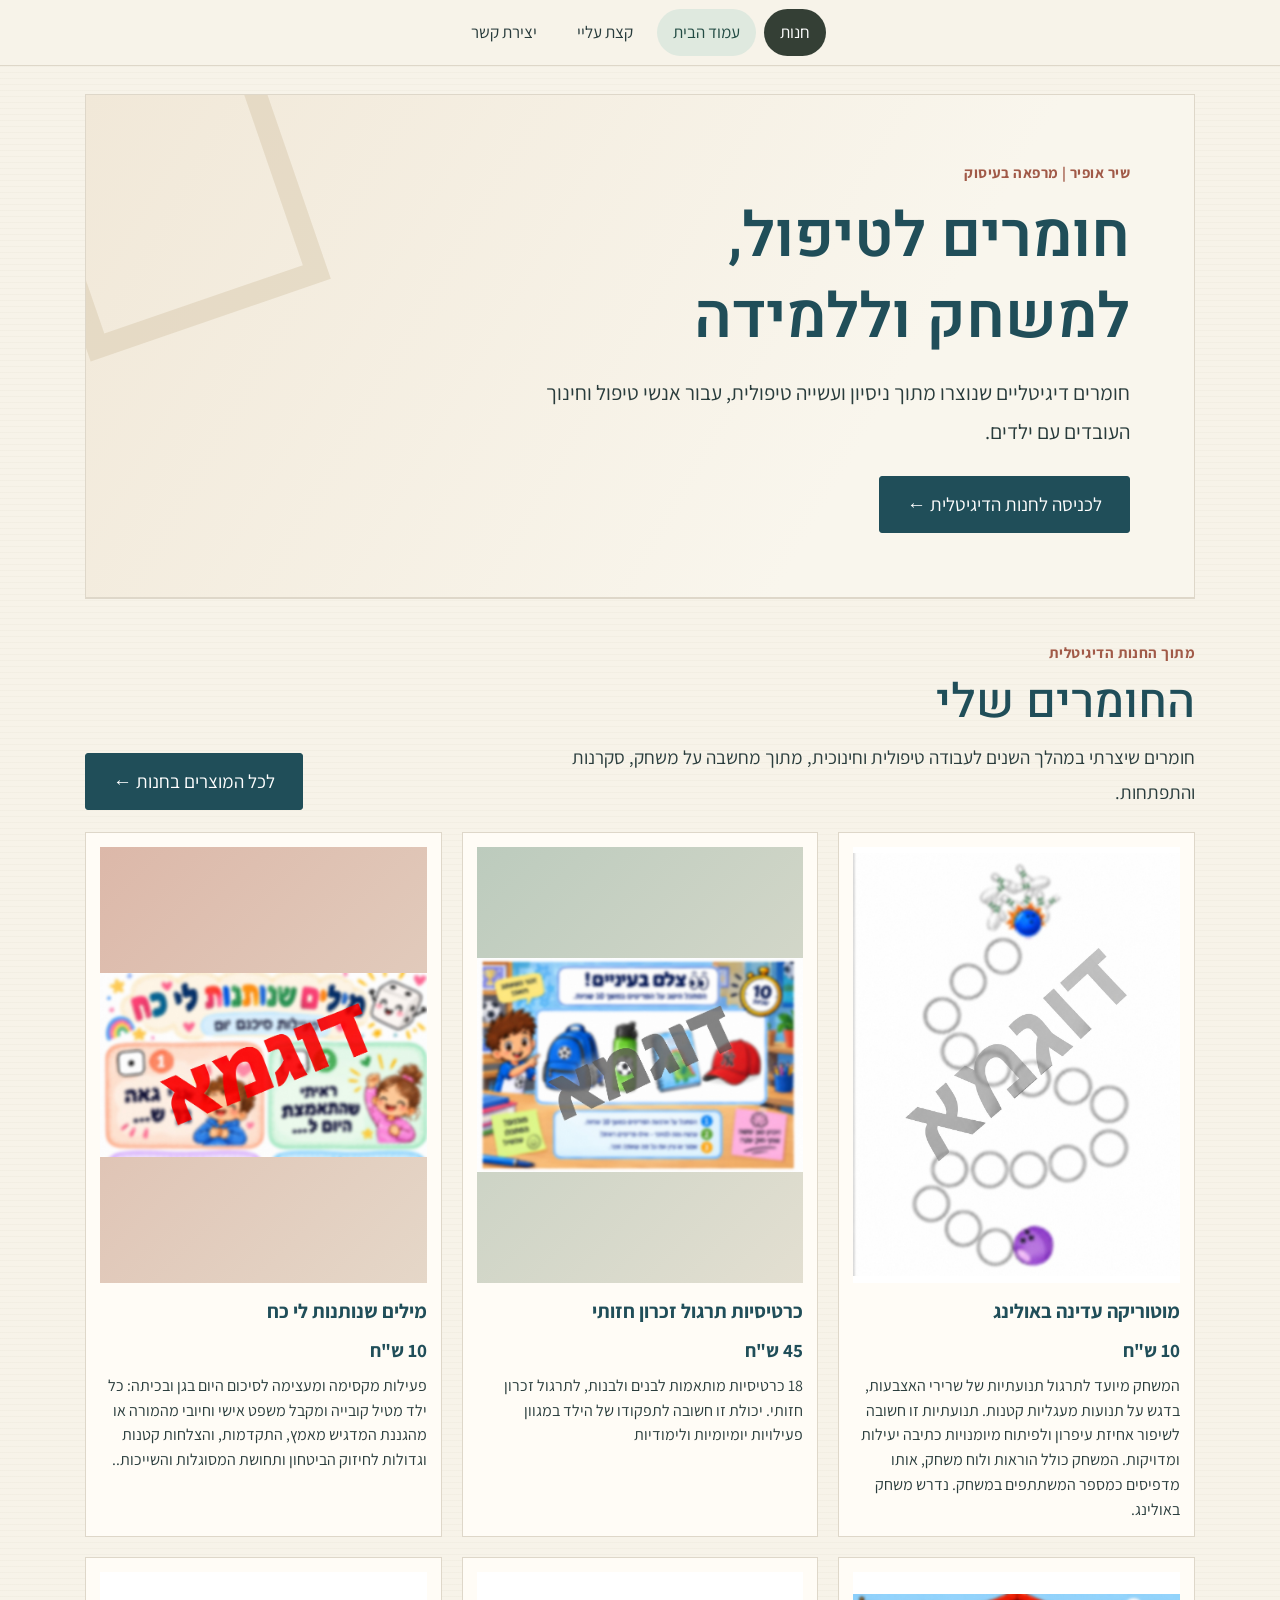
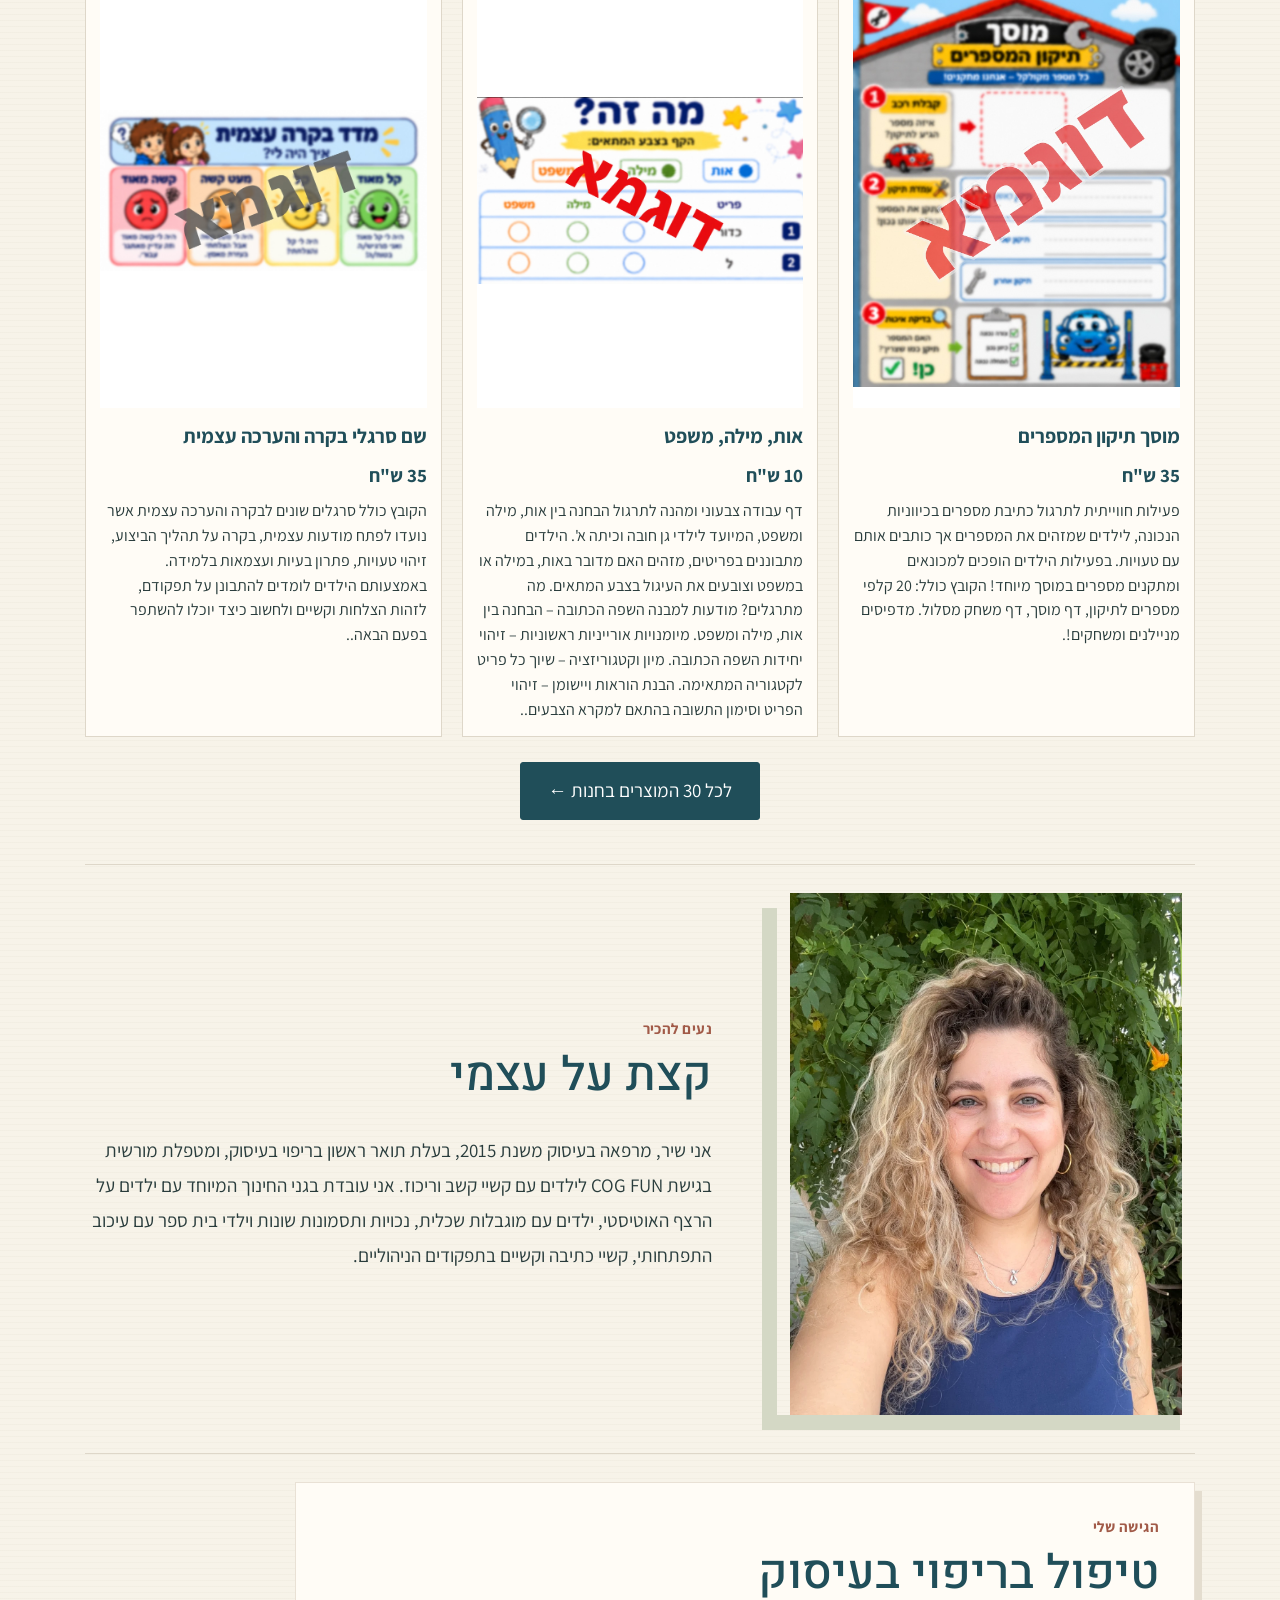
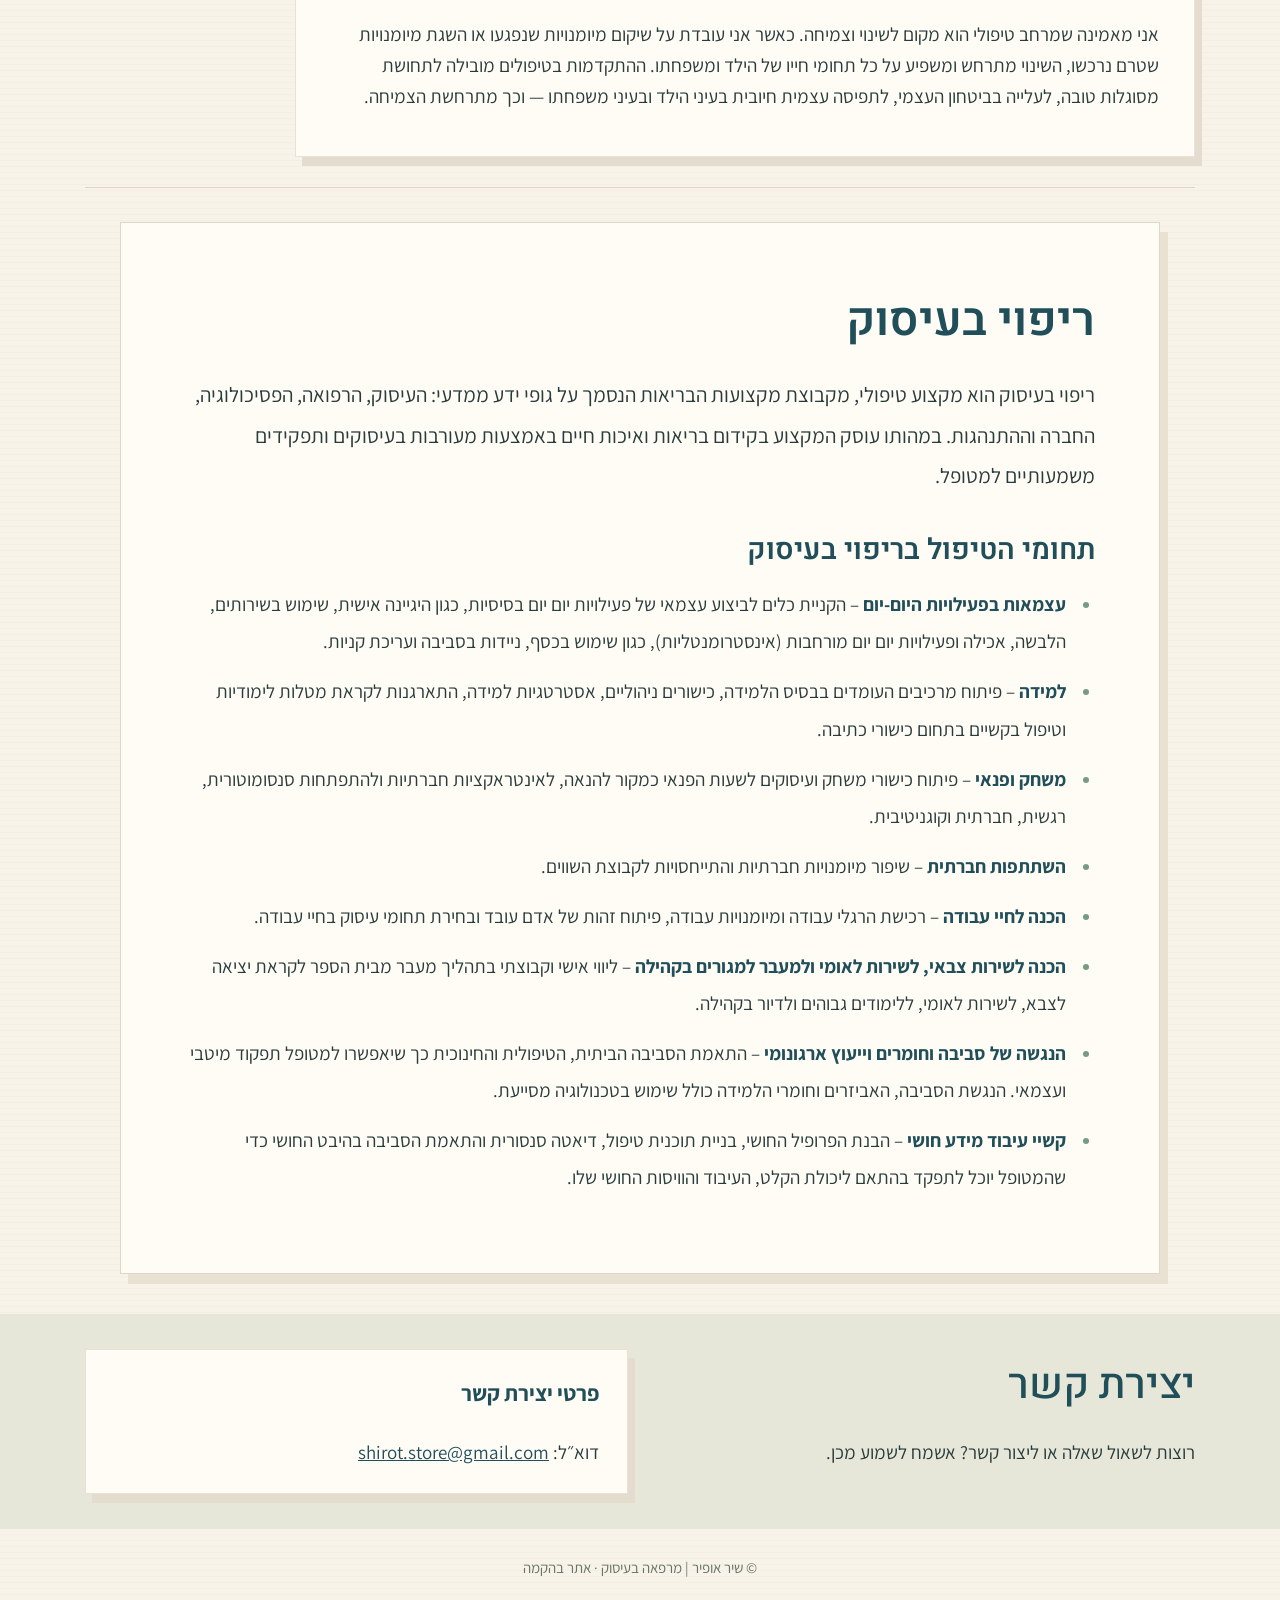
==== index.html @ 720bca25 "NEW3" ====
<!DOCTYPE html>

<html dir="rtl" lang="he">
<head>
	<!-- Google tag (gtag.js) -->
	<script async src="https://www.googletagmanager.com/gtag/js?id=G-VRLD86GY4D"></script>
	<script>
	  window.dataLayer = window.dataLayer || [];
	  function gtag(){dataLayer.push(arguments);}
	  gtag('js', new Date());

	  gtag('config', 'G-VRLD86GY4D');
	</script>
	<meta charset="utf-8"/><meta content="width=device-width, initial-scale=1" name="viewport"/><meta content="#f7f3e9" name="theme-color"/><meta content="שיר אופיר, מרפאה בעיסוק. טיפול בילדים וחומרים דיגיטליים לאנשי חינוך וטיפול." name="description"/>
	
	<title>שיר אופיר | ריפוי בעיסוק</title>
	<link href="style.css" rel="stylesheet"/>
</head>
<body>
	<header><nav aria-label="ניווט ראשי" class="nav"><div class="links"><a class="nav-shop" href="#shop">חנות</a><a href="#home">עמוד הבית</a><a href="#about">קצת עליי</a><a href="#contact">יצירת קשר</a></div></nav></header>
	<main id="home-page"><div class="wrap"><section class="shop-hero"><div class="eyebrow">שיר אופיר | מרפאה בעיסוק</div><h1>חומרים לטיפול,<br/>למשחק וללמידה</h1><p>חומרים דיגיטליים שנוצרו מתוך ניסיון ועשייה טיפולית, עבור אנשי טיפול וחינוך העובדים עם ילדים.</p><a class="button" href="#shop">לכניסה לחנות הדיגיטלית ←</a></section><section class="section featured-products" id="featured"><div class="featured-heading"><div><div class="eyebrow">מתוך החנות הדיגיטלית</div><h2>החומרים שלי</h2><p>חומרים שיצרתי במהלך השנים לעבודה טיפולית וחינוכית, מתוך מחשבה על משחק, סקרנות והתפתחות.</p></div><a class="button" href="#shop">לכל המוצרים בחנות ←</a></div><div class="featured-grid"><article class="tile">
	<div class="tile-art"><a href="https://forms.gle/zDMfMYQcKBKS87Uf6" target="_blank" rel="noopener noreferrer"><img alt="תמונת מוצר 01" loading="lazy" src="images/product-01.jpeg"/></a></div>
	<h3>מוטוריקה עדינה באולינג</h3><p class="product-price">10 ש"ח</p><p class="product-description">המשחק מיועד לתרגול תנועתיות של שרירי האצבעות, בדגש על תנועות מעגליות קטנות. תנועתיות זו חשובה לשיפור אחיזת עיפרון ולפיתוח מיומנויות כתיבה יעילות ומדויקות. המשחק כולל הוראות ולוח משחק, אותו מדפיסים כמספר המשתתפים במשחק. נדרש משחק באולינג.</p></article><article class="tile"><div class="tile-art">
	<a href="https://forms.gle/zDMfMYQcKBKS87Uf6" target="_blank" rel="noopener noreferrer"><img alt="תמונת מוצר 02" loading="lazy" src="images/product-02.jpeg"/></a></div><h3>כרטיסיות תרגול זכרון חזותי</h3><p class="product-price">45 ש"ח</p><p class="product-description">18 כרטיסיות מותאמות לבנים ולבנות, לתרגול זכרון חזותי. יכולת זו חשובה לתפקודו של הילד במגוון פעילויות יומיומיות ולימודיות</p></article><article class="tile"><div class="tile-art">
	<a href="https://forms.gle/zDMfMYQcKBKS87Uf6" target="_blank" rel="noopener noreferrer"><img alt="תמונת מוצר 03" loading="lazy" src="images/product-03.jpeg"/></a></div><h3>מילים שנותנות לי כח</h3><p class="product-price">10 ש"ח</p><p class="product-description">פעילות מקסימה ומעצימה לסיכום היום בגן ובכיתה: כל ילד מטיל קובייה ומקבל משפט אישי וחיובי מהמורה או מהגננת המדגיש מאמץ, התקדמות, והצלחות קטנות וגדולות לחיזוק הביטחון ותחושת המסוגלות והשייכות..</p></article><article class="tile"><div class="tile-art">
	<a href="https://forms.gle/zDMfMYQcKBKS87Uf6" target="_blank" rel="noopener noreferrer"><img alt="תמונת מוצר 04" loading="lazy" src="images/product-04.jpeg"/></a></div><h3>מוסך תיקון המספרים</h3><p class="product-price">35 ש"ח</p><p class="product-description">פעילות חווייתית לתרגול כתיבת מספרים בכיווניות הנכונה, לילדים שמזהים את המספרים אך כותבים אותם עם טעויות. בפעילות הילדים הופכים למכונאים ומתקנים מספרים במוסך מיוחד! הקובץ כולל: 20 קלפי מספרים לתיקון, דף מוסך, דף משחק מסלול. מדפיסים מניילנים ומשחקים!.</p></article><article class="tile"><div class="tile-art">
	<a href="https://forms.gle/zDMfMYQcKBKS87Uf6" target="_blank" rel="noopener noreferrer"><img alt="תמונת מוצר 05" loading="lazy" src="images/product-05.jpeg"/></a></div><h3>אות, מילה, משפט</h3><p class="product-price">10 ש"ח</p><p class="product-description">דף עבודה צבעוני ומהנה לתרגול הבחנה בין אות, מילה ומשפט, המיועד לילדי גן חובה וכיתה א'. הילדים מתבוננים בפריטים, מזהים האם מדובר באות, במילה או במשפט וצובעים את העיגול בצבע המתאים. מה מתרגלים? מודעות למבנה השפה הכתובה – הבחנה בין אות, מילה ומשפט. מיומנויות אורייניות ראשוניות – זיהוי יחידות השפה הכתובה. מיון וקטגוריזציה – שיוך כל פריט לקטגוריה המתאימה. הבנת הוראות ויישומן – זיהוי הפריט וסימון התשובה בהתאם למקרא הצבעים..</p></article><article class="tile"><div class="tile-art">
	<a href="https://forms.gle/zDMfMYQcKBKS87Uf6" target="_blank" rel="noopener noreferrer"><img alt="תמונת מוצר 06" loading="lazy" src="images/product-06.jpeg"/></a></div><h3>שם סרגלי בקרה והערכה עצמית</h3><p class="product-price">35 ש"ח</p><p class="product-description">הקובץ כולל סרגלים שונים לבקרה והערכה עצמית אשר נועדו לפתח מודעות עצמית, בקרה על תהליך הביצוע, זיהוי טעויות, פתרון בעיות ועצמאות בלמידה. באמצעותם הילדים לומדים להתבונן על תפקודם, לזהות הצלחות וקשיים ולחשוב כיצד יוכלו להשתפר בפעם הבאה..</p></article></div><div class="featured-bottom"><a class="button" href="#shop">לכל 30 המוצרים בחנות ←</a></div></section><section class="section about-secondary" id="about"><div class="two">
	<img alt="תמונה של שיר אופיר על רקע צמחייה" class="portrait" src="images/shir-photo.webp"/><div><div class="eyebrow">נעים להכיר</div><h2>קצת על עצמי</h2><p>אני שיר, מרפאה בעיסוק משנת 2015, בעלת תואר ראשון בריפוי בעיסוק, ומטפלת מורשית בגישת COG FUN לילדים עם קשיי קשב וריכוז. אני עובדת בגני החינוך המיוחד עם ילדים על הרצף האוטיסטי, ילדים עם מוגבלות שכלית, נכויות ותסמונות שונות וילדי בית ספר עם עיכוב התפתחותי, קשיי כתיבה וקשיים בתפקודים הניהוליים.</p></div></div></section><section class="section approach-shop" id="approach-shop"><div class="approach-shop-grid single-column"><div class="approach-column"><div class="therapy"><div class="paper"><div class="eyebrow">הגישה שלי</div><h2>טיפול בריפוי בעיסוק</h2><p>אני מאמינה שמרחב טיפולי הוא מקום לשינוי וצמיחה. כאשר אני עובדת על שיקום מיומנויות שנפגעו או השגת מיומנויות שטרם נרכשו, השינוי מתרחש ומשפיע על כל תחומי חייו של הילד ומשפחתו. ההתקדמות בטיפולים מובילה לתחושת מסוגלות טובה, לעלייה בביטחון העצמי, לתפיסה עצמית חיובית בעיני הילד ובעיני משפחתו — וכך מתרחשת הצמיחה.</p></div><div aria-hidden="true" class="therapy-deco"></div></div></div></div></section><section class="section occupational" id="occupational"><div class="wrap occupation-paper"><h2>ריפוי בעיסוק</h2><p class="occupation-intro">ריפוי בעיסוק הוא מקצוע טיפולי, מקבוצת מקצועות הבריאות הנסמך על גופי ידע ממדעי: העיסוק, הרפואה, הפסיכולוגיה, החברה וההתנהגות. במהותו עוסק המקצוע בקידום בריאות ואיכות חיים באמצעות מעורבות בעיסוקים ותפקידים משמעותיים למטופל.</p><h3>תחומי הטיפול בריפוי בעיסוק</h3><ul class="occupation-list"><li><strong>עצמאות בפעילויות היום-יום</strong> – הקניית כלים לביצוע עצמאי של פעילויות יום יום בסיסיות, כגון היגיינה אישית, שימוש בשירותים, הלבשה, אכילה ופעילויות יום יום מורחבות (אינסטרומנטליות), כגון שימוש בכסף, ניידות בסביבה ועריכת קניות.</li><li><strong>למידה</strong> – פיתוח מרכיבים העומדים בבסיס הלמידה, כישורים ניהוליים, אסטרטגיות למידה, התארגנות לקראת מטלות לימודיות וטיפול בקשיים בתחום כישורי כתיבה.</li><li><strong>משחק ופנאי</strong> – פיתוח כישורי משחק ועיסוקים לשעות הפנאי כמקור להנאה, לאינטראקציות חברתיות ולהתפתחות סנסומוטורית, רגשית, חברתית וקוגניטיבית.</li><li><strong>השתתפות חברתית</strong> – שיפור מיומנויות חברתיות והתייחסויות לקבוצת השווים.</li><li><strong>הכנה לחיי עבודה</strong> – רכישת הרגלי עבודה ומיומנויות עבודה, פיתוח זהות של אדם עובד ובחירת תחומי עיסוק בחיי עבודה.</li><li><strong>הכנה לשירות צבאי, לשירות לאומי ולמעבר למגורים בקהילה</strong> – ליווי אישי וקבוצתי בתהליך מעבר מבית הספר לקראת יציאה לצבא, לשירות לאומי, ללימודים גבוהים ולדיור בקהילה.</li><li><strong>הנגשה של סביבה וחומרים וייעוץ ארגונומי</strong> – התאמת הסביבה הביתית, הטיפולית והחינוכית כך שיאפשרו למטופל תפקוד מיטבי ועצמאי. הנגשת הסביבה, האביזרים וחומרי הלמידה כולל שימוש בטכנולוגיה מסייעת.</li><li><strong>קשיי עיבוד מידע חושי</strong> – הבנת הפרופיל החושי, בניית תוכנית טיפול, דיאטה סנסורית והתאמת הסביבה בהיבט החושי כדי שהמטופל יוכל לתפקד בהתאם ליכולת הקלט, העיבוד והוויסות החושי שלו.</li></ul></div></section></div><section class="contact" id="contact"><div class="wrap contact-grid"><div><h2>יצירת קשר</h2><p>רוצות לשאול שאלה או ליצור קשר? אשמח לשמוע מכן.</p></div><div><div class="paper"><h3 style="margin-top:0;color:var(--ink)">פרטי יצירת קשר</h3><p>דוא״ל: <a dir="ltr" href="mailto:shirot.store@gmail.com" style="color:var(--ink);text-decoration:underline;overflow-wrap:anywhere">shirot.store@gmail.com</a></p></div></div></div></section></main><main hidden="" id="shop-page"><section class="shophead"><h1>החנות הדיגיטלית</h1><p>חומרים שיצרתי במהלך השנים לעבודה טיפולית וחינוכית, מתוך מחשבה על משחק, סקרנות והתפתחות.</p><p class="note">החנות בהכנה — המוצרים יתווספו בקרוב.</p></section><div class="coming"><article class="tile"><div class="tile-art">
	<a href="https://forms.gle/zDMfMYQcKBKS87Uf6" target="_blank" rel="noopener noreferrer"><img alt="תמונת מוצר 01" loading="lazy" src="images/product-01.jpeg"/></a></div><h3>מוטוריקה עדינה באולינג</h3><p class="product-price">10 ש"ח</p><p class="product-description">המשחק מיועד לתרגול תנועתיות של שרירי האצבעות, בדגש על תנועות מעגליות קטנות. תנועתיות זו חשובה לשיפור אחיזת עיפרון ולפיתוח מיומנויות כתיבה יעילות ומדויקות. המשחק כולל הוראות ולוח משחק, אותו מדפיסים כמספר המשתתפים במשחק. נדרש משחק באולינג.</p></article><article class="tile"><div class="tile-art">
	<a href="https://forms.gle/zDMfMYQcKBKS87Uf6" target="_blank" rel="noopener noreferrer"><img alt="תמונת מוצר 02" loading="lazy" src="images/product-02.jpeg"/></a></div><h3>כרטיסיות תרגול זכרון חזותי</h3><p class="product-price">45 ש"ח</p><p class="product-description">18 כרטיסיות מותאמות לבנים ולבנות, לתרגול זכרון חזותי. יכולת זו חשובה לתפקודו של הילד במגוון פעילויות יומיומיות ולימודיות.</p></article><article class="tile"><div class="tile-art">
	<a href="https://forms.gle/zDMfMYQcKBKS87Uf6" target="_blank" rel="noopener noreferrer"><img alt="תמונת מוצר 03" loading="lazy" src="images/product-03.jpeg"/></a></div><h3>מילים שנותנות לי כח</h3><p class="product-price">10 ש"ח</p><p class="product-description">פעילות מקסימה ומעצימה לסיכום היום בגן ובכיתה: כל ילד מטיל קובייה ומקבל משפט אישי וחיובי מהמורה או מהגננת המדגיש מאמץ, התקדמות, והצלחות קטנות וגדולות לחיזוק הביטחון ותחושת המסוגלות והשייכות..</p></article><article class="tile"><div class="tile-art">
	<a href="https://forms.gle/zDMfMYQcKBKS87Uf6" target="_blank" rel="noopener noreferrer"><img alt="תמונת מוצר 04" loading="lazy" src="images/product-04.jpeg"/></a></div><h3>מוסך תיקון המספרים</h3><p class="product-price">35 ש"ח</p><p class="product-description">פעילות חווייתית לתרגול כתיבת מספרים בכיווניות הנכונה, לילדים שמזהים את המספרים אך כותבים אותם עם טעויות. בפעילות הילדים הופכים למכונאים ומתקנים מספרים במוסך מיוחד! הקובץ כולל: 20 קלפי מספרים לתיקון, דף מוסך, דף משחק מסלול. מדפיסים מניילנים ומשחקים!.</p></article><article class="tile"><div class="tile-art">
	<a href="https://forms.gle/zDMfMYQcKBKS87Uf6" target="_blank" rel="noopener noreferrer"><img alt="תמונת מוצר 05" loading="lazy" src="images/product-05.jpeg"/></a></div><h3>אות, מילה, משפט</h3><p class="product-price">10 ש"ח</p><p class="product-description">דף עבודה צבעוני ומהנה לתרגול הבחנה בין אות, מילה ומשפט, המיועד לילדי גן חובה וכיתה א'. הילדים מתבוננים בפריטים, מזהים האם מדובר באות, במילה או במשפט וצובעים את העיגול בצבע המתאים. מה מתרגלים? מודעות למבנה השפה הכתובה – הבחנה בין אות, מילה ומשפט. מיומנויות אורייניות ראשוניות – זיהוי יחידות השפה הכתובה. מיון וקטגוריזציה – שיוך כל פריט לקטגוריה המתאימה. הבנת הוראות ויישומן – זיהוי הפריט וסימון התשובה בהתאם למקרא הצבעים..</p></article><article class="tile"><div class="tile-art">
	<a href="https://forms.gle/zDMfMYQcKBKS87Uf6" target="_blank" rel="noopener noreferrer"><img alt="תמונת מוצר 06" loading="lazy" src="images/product-06.jpeg"/></a></div><h3>סרגלי בקרה והערכה עצמית</h3><p class="product-price">35 ש"ח</p><p class="product-description">הקובץ כולל סרגלים שונים לבקרה והערכה עצמית אשר נועדו לפתח מודעות עצמית, בקרה על תהליך הביצוע, זיהוי טעויות, פתרון בעיות ועצמאות בלמידה. באמצעותם הילדים לומדים להתבונן על תפקודם, לזהות הצלחות וקשיים ולחשוב כיצד יוכלו להשתפר בפעם הבאה..</p></article><article class="tile"><div class="tile-art">
	<a href="https://forms.gle/zDMfMYQcKBKS87Uf6" target="_blank" rel="noopener noreferrer"><img alt="תמונת מוצר 07" loading="lazy" src="images/product-07.jpeg"/></a></div><h3>מוטוריקה עדינה תמונות וקיטניות</h3><p class="product-price">45 ש"ח</p><p class="product-description">פעילות לתרגול מוטוריקה עדינה בדגש על אחיזת צבט (בשתי אצבעות). החוברת מכילה תמונות מרהיבות שונות, בהן מניחים על הקווים קיטניות יבשות שונות. למשל עדשים חומות לאורך הקו המפותל כדי לתת אוכל לתרנגולות. ניתן לתרגל בעבודה פרטנית או בזמן עבודה קבוצתית בגן. הקובץ כולל: 20 עמודי פעילות של הנחת קיטניות. מדפיסים מניילנים ומשחקים! נדרשות מגוון קיטניות.</p></article><article class="tile"><div class="tile-art">
	<a href="https://forms.gle/zDMfMYQcKBKS87Uf6" target="_blank" rel="noopener noreferrer"><img alt="תמונת מוצר 08" loading="lazy" src="images/product-08.jpeg"/></a></div><h3>לוחות לפינת יצירה בגן- תפקודים ניהוליים</h3><p class="product-price">20 ש"ח</p><p class="product-description">תפקודים ניהוליים הם מיומנויות קוגנטיביות המסייעות לפעול בדרך מכוונת מטרה: לחשוב על רעיון, לתכנן, כיצד להוציא אותו לפועל, לבצע אותו להתמיד במשימה ולבדוק את התוצר תוך כדי תיקון טעויות בבקרה עצמית. בזמן יצירה ניתן לעבוד על תפקודים ניהוליים בדרך מהנה עבור הילדים. הלוחות בקובץ זה תומכים בתהליכי חשיבה גבוהים, ומזכירים לילדים (בתיווך מבוגר) לחשוב לפני שפועלים, לקחת כלים וחומרים נחוצים לפעילות ואז לבצע אותה. מיועדים לעבודה פרטנית או קבוצתית, ניתן לתלות בפינת היצירה בגן. .</p></article><article class="tile"><div class="tile-art">
	<a href="https://forms.gle/zDMfMYQcKBKS87Uf6" target="_blank" rel="noopener noreferrer"><img alt="תמונת מוצר 09" loading="lazy" src="images/product-09.png"/></a></div><h3>מי יאסוף ראשון את הסופגניות? משחק לחנוכה</h3><p class="product-price">30 ש"ח</p><p class="product-description">משחק חוויתי ומהנה ברוח חג החנוכה – הראשון שאוסף את הסופגניות מנצח! המשחק משלב תרגול כתיבת אותיות וספרות וצביעה בתנועות מעגליות, במטרה לשפר את מיומנויות הכתיבה, האחיזה בכלי הכתיבה, הפרדת תנועות האצבעות ודינמיות האצבעות. דרך המשחק הילדים מתרגלים מוטוריקה עדינה, דיוק ושליטה בתנועות העיפרון, תוך הנאה, עניין ומוטיבציה.</p></article><article class="tile"><div class="tile-art">
	<a href="https://forms.gle/zDMfMYQcKBKS87Uf6" target="_blank" rel="noopener noreferrer"><img alt="תמונת מוצר 10" loading="lazy" src="images/product-10.jpeg"/></a></div><h3>תמונות ופונפונים – פעילות מוטוריקה עדינה</h3><p class="product-price">30 ש"ח</p><p class="product-description">חוברת פעילות צבעונית ומהנה לתרגול מוטוריקה עדינה באמצעות הנחת פונפונים על גבי איורים גדולים ומגוונים. בכל דף מופיע נושא אחר, המזמין את הילדים להשלים ולקשט את התמונה בעזרת פונפונים צבעוניים. הנחת הפונפונים תיעשה באמצעות פינצטה, אטב או עם אצבעות אגודל ואצבע. הפעילות מעודדת תיאום עין–יד, אחיזה עדינה כהכנה לכתיבה, ויסות כוח, מוטוריקה עדינה ויכולת התמדה במשימה..</p></article><article class="tile"><div class="tile-art">
	<a href="https://forms.gle/zDMfMYQcKBKS87Uf6" target="_blank" rel="noopener noreferrer"><img alt="תמונת מוצר 11" loading="lazy" src="images/product-11.jpeg"/></a></div><h3>חוברת תרגול זכרון חזותי- עם רמזים</h3><p class="product-price">40 ש"ח</p><p class="product-description">פעילות חווייתית לתרגול ולחיזוק הזיכרון החזותי. מתבוננים בתמונות, מנסים לזכור את הפריטים אשר מופיעים ולאחר מכן מזהים אותם מתוך מגוון אפשרויות המשמשות כרמזים, אך גם מסיחים. הפעילות מעודדת קשב חזותי, וזכרון עבודה..</p></article><article class="tile">
<div class="tile-art"><a href="https://forms.gle/zDMfMYQcKBKS87Uf6" target="_blank" rel="noopener noreferrer"><img alt="תמונת מוצר 12" loading="lazy" src="images/product-12.png"/></a></div><h3>גרפומוטוריקה- ציור צורות</h3><p class="product-price">65 ש"ח</p><p class="product-description">קובץ פעילות צבעוני ומזמין ללמידת צורות ותרגול גרפו-מוטורי. ציור צורות וקווי יסוד מהווים בסיס לפיתוח מיומנויות גרפומוטוריות ולהכנה לכתיבה. הילדים מוזמנים לצאת למסע בין עולמות מאוירים ומלאי דמיון, לעבור על הקווים המקווקווים ולהשלים את הצורות. הקובץ מכיל 25 תמונות מגוונות ללמידה..</p></article><article class="tile"><div class="tile-art"><a href="https://forms.gle/zDMfMYQcKBKS87Uf6" target="_blank" rel="noopener noreferrer"><img alt="תמונת מוצר 13" loading="lazy" src="images/product-13.jpeg"/></a></div><h3>התארגנות בשיעור -לוחות חזותיים, מיפוי ופתקי חיזוק</h3><p class="product-price">35 ש"ח</p><p class="product-description">פיתוח מיומנויות התארגנות ועצמאות בקרב תלמידי בית הספר היסודי. הערכה כוללת שני לוחות התארגנות חזותיים, לבנים ולבנות, טופס מיפוי כיתתי לזיהוי קשיים בהתארגנות עבור המורה ופתקי חיזוק לגזירה ומתן לתלמידים. התמונות החזותיות מסייעות כתמיכה בהכנת הציוד הנדרש בתחילת השיעור, שמירה על שולחן וסביבת עבודה מסודרים., התארגנות בסיום השיעור והחזרת הציוד למקום. פיתוח עצמאות, אחריות ובקרה עצמית תוך הטמעת הרגלי סדר בזמן השיעור..</p></article><article class="tile"><div class="tile-art"><img alt="תמונת מוצר 14" loading="lazy" src="images/product-14.webp"/></div><h3>שם הקובץ 14</h3><p class="product-price">מחיר: יעודכן בהמשך</p><p class="product-description">כאן יופיע תיאור קצר של הקובץ, למי הוא מתאים ומה הוא כולל.</p></article><article class="tile"><div class="tile-art"><img alt="תמונת מוצר 15" loading="lazy" src="images/product-15.webp"/></div><h3>שם הקובץ 15</h3><p class="product-price">מחיר: יעודכן בהמשך</p><p class="product-description">כאן יופיע תיאור קצר של הקובץ, למי הוא מתאים ומה הוא כולל.</p></article><article class="tile"><div class="tile-art"><img alt="תמונת מוצר 16" loading="lazy" src="images/product-16.webp"/></div><h3>שם הקובץ 16</h3><p class="product-price">מחיר: יעודכן בהמשך</p><p class="product-description">כאן יופיע תיאור קצר של הקובץ, למי הוא מתאים ומה הוא כולל.</p></article><article class="tile"><div class="tile-art"><img alt="תמונת מוצר 17" loading="lazy" src="images/product-17.webp"/></div><h3>שם הקובץ 17</h3><p class="product-price">מחיר: יעודכן בהמשך</p><p class="product-description">כאן יופיע תיאור קצר של הקובץ, למי הוא מתאים ומה הוא כולל.</p></article><article class="tile"><div class="tile-art"><img alt="תמונת מוצר 18" loading="lazy" src="images/product-18.webp"/></div><h3>שם הקובץ 18</h3><p class="product-price">מחיר: יעודכן בהמשך</p><p class="product-description">כאן יופיע תיאור קצר של הקובץ, למי הוא מתאים ומה הוא כולל.</p></article><article class="tile"><div class="tile-art"><img alt="תמונת מוצר 19" loading="lazy" src="images/product-19.webp"/></div><h3>שם הקובץ 19</h3><p class="product-price">מחיר: יעודכן בהמשך</p><p class="product-description">כאן יופיע תיאור קצר של הקובץ, למי הוא מתאים ומה הוא כולל.</p></article><article class="tile"><div class="tile-art"><img alt="תמונת מוצר 20" loading="lazy" src="images/product-20.webp"/></div><h3>שם הקובץ 20</h3><p class="product-price">מחיר: יעודכן בהמשך</p><p class="product-description">כאן יופיע תיאור קצר של הקובץ, למי הוא מתאים ומה הוא כולל.</p></article><article class="tile"><div class="tile-art"><img alt="תמונת מוצר 21" loading="lazy" src="images/product-21.webp"/></div><h3>שם הקובץ 21</h3><p class="product-price">מחיר: יעודכן בהמשך</p><p class="product-description">כאן יופיע תיאור קצר של הקובץ, למי הוא מתאים ומה הוא כולל.</p></article><article class="tile"><div class="tile-art"><img alt="תמונת מוצר 22" loading="lazy" src="images/product-22.webp"/></div><h3>שם הקובץ 22</h3><p class="product-price">מחיר: יעודכן בהמשך</p><p class="product-description">כאן יופיע תיאור קצר של הקובץ, למי הוא מתאים ומה הוא כולל.</p></article><article class="tile"><div class="tile-art"><img alt="תמונת מוצר 23" loading="lazy" src="images/product-23.webp"/></div><h3>שם הקובץ 23</h3><p class="product-price">מחיר: יעודכן בהמשך</p><p class="product-description">כאן יופיע תיאור קצר של הקובץ, למי הוא מתאים ומה הוא כולל.</p></article><article class="tile"><div class="tile-art"><img alt="תמונת מוצר 24" loading="lazy" src="images/product-24.webp"/></div><h3>שם הקובץ 24</h3><p class="product-price">מחיר: יעודכן בהמשך</p><p class="product-description">כאן יופיע תיאור קצר של הקובץ, למי הוא מתאים ומה הוא כולל.</p></article><article class="tile"><div class="tile-art"><img alt="תמונת מוצר 25" loading="lazy" src="images/product-25.webp"/></div><h3>שם הקובץ 25</h3><p class="product-price">מחיר: יעודכן בהמשך</p><p class="product-description">כאן יופיע תיאור קצר של הקובץ, למי הוא מתאים ומה הוא כולל.</p></article><article class="tile"><div class="tile-art"><img alt="תמונת מוצר 26" loading="lazy" src="images/product-26.webp"/></div><h3>שם הקובץ 26</h3><p class="product-price">מחיר: יעודכן בהמשך</p><p class="product-description">כאן יופיע תיאור קצר של הקובץ, למי הוא מתאים ומה הוא כולל.</p></article><article class="tile"><div class="tile-art"><img alt="תמונת מוצר 27" loading="lazy" src="images/product-27.webp"/></div><h3>שם הקובץ 27</h3><p class="product-price">מחיר: יעודכן בהמשך</p><p class="product-description">כאן יופיע תיאור קצר של הקובץ, למי הוא מתאים ומה הוא כולל.</p></article><article class="tile"><div class="tile-art"><img alt="תמונת מוצר 28" loading="lazy" src="images/product-28.webp"/></div><h3>שם הקובץ 28</h3><p class="product-price">מחיר: יעודכן בהמשך</p><p class="product-description">כאן יופיע תיאור קצר של הקובץ, למי הוא מתאים ומה הוא כולל.</p></article><article class="tile"><div class="tile-art"><img alt="תמונת מוצר 29" loading="lazy" src="images/product-29.webp"/></div><h3>שם הקובץ 29</h3><p class="product-price">מחיר: יעודכן בהמשך</p><p class="product-description">כאן יופיע תיאור קצר של הקובץ, למי הוא מתאים ומה הוא כולל.</p></article><article class="tile"><div class="tile-art"><img alt="תמונת מוצר 30" loading="lazy" src="images/product-30.webp"/></div><h3>שם הקובץ 30</h3><p class="product-price">מחיר: יעודכן בהמשך</p><p class="product-description">כאן יופיע תיאור קצר של הקובץ, למי הוא מתאים ומה הוא כולל.</p></article></div><div class="shopnote"><strong>זכויות יוצרים ותנאי שימוש</strong><p>© כל הזכויות שמורות לשיר אופיר- מרפאה בעיסוק. קובץ זה מיועד לשימוש אישי בלבד. אין להעתיק, לצלם, לסרוק, לשכפל, לערוך, לשנות, להפיץ, לפרסם או להעביר את הקובץ, כולו או חלקו, לצד שלישי. אין לעשות בקובץ שימוש מסחרי או להפיצו בכל אמצעי, דיגיטלי או מודפס. הקבצים הינם קבצי PDF אותם מדפיסים. מומלץ לניילן. הקבצים והחומרים המוצעים באתר מיועדים להעשרה, ללמידה ולתרגול בלבד, ואינם מהווים תחליף לאבחון, לייעוץ או לטיפול מקצועי בריפוי בעיסוק. השימוש בחומרים הינו באחריות הרוכש ובהתאם לצורכי הילד וליכולותיו.</p></div><p style="margin-bottom:60px"><a class="button outline" href="#home">חזרה לעמוד הבית ←</a></p></main><footer class="footer">© שיר אופיר | מרפאה בעיסוק · אתר בהקמה</footer><script src="script.js"></script></body></html>
---- style.css ----
@import url('https://fonts.googleapis.com/css2?family=Assistant:wght@400;500;600;700&family=Heebo:wght@400;500;600;700&display=swap');
:root{--paper:#f7f3e9;--cream:#fffcf6;--ink:#204e59;--sage:#789b80;--rust:#b86755;--line:#ded7c9;--muted:#5c675f}*{box-sizing:border-box}html{scroll-behavior:smooth}body{margin:0;direction:rtl;background:var(--paper);color:#293c3c;font-family:Assistant,Arial,sans-serif;font-size:19px;line-height:1.85;background-image:repeating-linear-gradient(0deg,transparent 0,transparent 5px,#705d3910 6px)}a{color:inherit}button,input,textarea{font:inherit}header{position:sticky;top:0;z-index:30;background:#f7f3e9f2;backdrop-filter:blur(15px);border-bottom:1px solid var(--line)}.nav{max-width:1160px;margin:auto;padding:9px 25px;display:flex;align-items:center;justify-content:space-between;gap:20px}.brand{display:flex;align-items:center;gap:12px;text-decoration:none;font-weight:700;color:var(--ink);font-size:21px;line-height:1.3}.brand img{width:58px;height:58px;object-fit:contain;border-radius:50%}.brand small{display:block;font-size:13px;font-weight:400}.links{display:flex;gap:8px;align-items:center}.links a{text-decoration:none;padding:8px 16px;border-radius:40px;font-size:17px}.links a:hover,.links a.active{background:#dfe9df;color:#224b43}.wrap{max-width:1160px;margin:auto;padding:0 25px}.hero{padding:60px 0 70px;display:grid;grid-template-columns:1.1fr .9fr;gap:65px;align-items:center}.eyebrow{font-size:15px;letter-spacing:.03em;color:#a15a48;font-weight:700}.hero h1{font:600 clamp(50px,7vw,93px)/1.2 Heebo,Arial,sans-serif;letter-spacing:-.055em;color:var(--ink);margin:15px 0 0}.hero h1 span{display:block;font:400 clamp(23px,3vw,35px)/1.5 Assistant,Arial,sans-serif;letter-spacing:0}.hero p{max-width:550px}.button{display:inline-flex;align-items:center;justify-content:center;background:var(--ink);color:white;text-decoration:none;border:1px solid var(--ink);padding:10px 27px;border-radius:3px;transition:background .2s;cursor:pointer}.button:hover{background:#a65e4a;border-color:#a65e4a}.button.outline{background:transparent;color:var(--ink)}.button.outline:hover{background:#e5eadd}.hero-art{min-height:425px;position:relative;background:linear-gradient(135deg,#e6d8bf,#c6a482 44%,#e4d3b9 45%,#b99b79 48%,#e5d7c2);box-shadow:17px 17px 0 #e1d9c9;display:grid;place-items:center;overflow:hidden}.hero-art:before{content:'';position:absolute;width:78%;height:82%;background:#fdfbf4;transform:rotate(-7deg);box-shadow:4px 8px 24px #463c2c45}.hero-art img{width:70%;max-height:320px;object-fit:contain;position:relative;transform:rotate(-4deg);mix-blend-mode:multiply}.section{padding:78px 0;border-top:1px solid var(--line)}.section h2{font:500 clamp(31px,4vw,47px)/1.4 Heebo,Arial,sans-serif;color:var(--ink);margin:0 0 24px}.two{display:grid;grid-template-columns:.8fr 1.2fr;gap:65px;align-items:center}.portrait{max-width:430px;width:100%;aspect-ratio:4/5;object-fit:contain;object-position:center 28%;box-shadow:-15px 15px 0 #d4d8c5}.paper{background:#fffcf6;padding:40px 44px;box-shadow:7px 9px 0 #e4ddcf;border:1px solid #e9e1d5}.therapy{display:grid;grid-template-columns:1fr .42fr;gap:50px;align-items:center}.therapy-deco{min-height:260px;background:linear-gradient(35deg,#b8c9b0 0 45%,#e7d4b5 45% 64%,#c1a185 64%);box-shadow:14px 14px 0 #e5dccd;position:relative}.therapy-deco:after{content:'';position:absolute;inset:19%;border:13px solid #f5f1e8;transform:rotate(-13deg)}.shopintro{max-width:850px}.sign{font-size:24px;color:var(--ink);margin-top:24px}.contact{background:#e7e7d9;padding:70px 0}.contact-grid{display:grid;grid-template-columns:1fr 1fr;gap:70px}.contact h2{font:500 42px Heebo;color:var(--ink);margin:0 0 15px}.field{width:100%;border:1px solid #bdc7b9;background:#fffcf6;padding:12px 15px;margin-bottom:12px;border-radius:2px}.field:focus{outline:2px solid #709c9b}.note{font-size:15px;color:#65716a}.footer{text-align:center;padding:25px;font-size:15px;color:#68736a}.shophead{padding:75px 0 35px}.shophead h1{font:500 clamp(40px,6vw,66px) Heebo;color:var(--ink);margin:8px 0}.coming{display:grid;grid-template-columns:repeat(3,1fr);gap:24px;margin:30px 0 70px}.tile{background:var(--cream);border:1px solid var(--line);padding:16px}.tile-art{height:235px;background:linear-gradient(135deg,#dfd0b9,#e8e0d2);display:grid;place-items:center}.tile:nth-child(2) .tile-art{background:linear-gradient(135deg,#bccbbd,#e3dfd1)}.tile:nth-child(3) .tile-art{background:linear-gradient(135deg,#dcb8a9,#e5d7c8)}.sheet{width:112px;height:153px;background:#fffdf6;transform:rotate(-8deg);box-shadow:7px 8px 16px #473e3130;border:1px solid #ede8dc}.tile h3{color:var(--ink);font-size:22px;margin:12px 0 2px}.shopnote{border:1px dashed #b6ab99;background:#fffcf6;padding:25px;margin-bottom:75px}.nav a:focus-visible,.button:focus-visible{outline:3px solid #a65e4a;outline-offset:3px}@media(max-width:760px){.nav{flex-wrap:wrap;justify-content:center;padding:10px}.brand{font-size:18px}.brand img{width:45px;height:45px}.links a{padding:5px 10px;font-size:16px}.hero,.two,.therapy,.contact-grid{grid-template-columns:1fr;gap:30px}.hero{padding:35px 0 55px}.hero-art{min-height:290px}.hero-art img{max-height:235px}.section{padding:50px 0}.paper{padding:25px}.coming{grid-template-columns:1fr}.therapy-deco{min-height:150px}.contact{padding:50px 0}}
[hidden]{display:none!important} html,body{max-width:100%;overflow-x:hidden} .nav,.wrap{width:100%} img{max-width:100%}
.nav{justify-content:center}.links{display:flex;justify-content:center;flex-wrap:wrap;gap:8px}.occupational{padding-top:38px;padding-bottom:65px}.occupation-paper{max-width:1040px;background:#fffcf6;border:1px solid #ded7c9;padding:clamp(25px,5vw,65px);box-shadow:8px 10px 0 #e9e1d2}.occupation-paper h2{font:600 clamp(30px,4vw,46px) Heebo,Arial,sans-serif;color:#204e59;margin:0 0 18px}.occupation-paper h3{font:600 clamp(23px,3vw,29px) Heebo,Arial,sans-serif;color:#204e59;margin:32px 0 15px}.occupation-intro{font-size:clamp(18px,2vw,21px);line-height:1.95}.occupation-list{padding-right:25px;margin:0;line-height:1.95}.occupation-list li{padding:0 4px 13px}.occupation-list li::marker{color:#789b80}.occupation-list strong{color:#204e59}@media(max-width:760px){.occupation-paper{box-shadow:4px 6px 0 #e9e1d2}.occupation-list{padding-right:20px}}
/* Page layout: introduction, approach + digital shop, occupational therapy details */
.about-logo{width:110px;height:auto;display:block;object-fit:contain;margin:0 auto 12px;grid-column:1/-1}
.approach-shop-grid{display:grid;grid-template-columns:1fr 1fr;gap:26px;align-items:stretch}
.approach-column,.shop-column{min-width:0}
.approach-column .therapy,.shop-column .shopintro{height:100%;margin:0}
.approach-column .therapy{display:block}
.approach-column .paper{height:100%}
.shop-column .shopintro{padding:28px;background:#f1e9d9;border:1px solid var(--line);border-radius:15px}
#about{padding-top:32px}
#occupational{padding-top:28px}
@media(max-width:760px){.approach-shop-grid{grid-template-columns:1fr;gap:16px}.about-logo{width:90px}}


/* Compact content sections and contact details */
.section{padding-top:44px;padding-bottom:44px}
#about{padding-top:28px;padding-bottom:38px}
.approach-shop{padding-top:28px;padding-bottom:30px}
.approach-shop-grid{align-items:start;gap:22px}
.approach-column .therapy,.shop-column .shopintro,.approach-column .paper{height:auto}
.approach-column .paper,.shop-column .shopintro{padding:26px 30px}
.approach-column .therapy-deco{display:none}
.approach-shop-grid h2{margin-bottom:12px}
.approach-shop-grid p{margin:0 0 13px;line-height:1.65}
.approach-shop-grid .sign{margin:12px 0 16px}
.contact{padding:35px 0}
.contact-grid{gap:24px;align-items:center}
.contact .paper{padding:22px 28px}
.contact .paper p{margin:8px 0 0}
.contact h2{margin-bottom:5px}
#occupational{padding-top:34px;padding-bottom:40px}
@media(max-width:760px){.section{padding-top:32px;padding-bottom:32px}.approach-shop-grid{gap:16px}.approach-column .paper,.shop-column .shopintro{padding:22px}.contact{padding:30px 0}.contact .paper{padding:20px}}


/* Store page spacing and responsive product catalog */
#shop-page{width:min(1100px,calc(100% - 64px));max-width:1100px;margin:0 auto;padding:0 12px;direction:rtl;overflow-wrap:anywhere}
#shop-page .shophead{padding:42px 0 18px}
#shop-page .shophead h1{margin:0 0 12px}
#shop-page .shophead p{max-width:850px}
#shop-page .coming{display:grid;grid-template-columns:repeat(3,minmax(0,1fr));gap:22px;margin:20px 0 40px}
#shop-page .tile{min-width:0;padding:14px;display:flex;flex-direction:column;gap:4px}
#shop-page .tile-art{height:auto;aspect-ratio:4/3;border:1px dashed #b8ae9d;background:#eee7d9;display:grid;place-items:center}
#shop-page .tile:nth-child(3n+2) .tile-art{background:#e1e7dd}
#shop-page .tile:nth-child(3n) .tile-art{background:#e9ddd4}
#shop-page .product-placeholder{font-size:17px;color:#65746c}
#shop-page .tile h3{font-size:21px;margin:12px 0 0;line-height:1.45}
#shop-page .product-price{font-weight:700;color:#204e59;margin:0}
#shop-page .product-description{font-size:17px;line-height:1.6;margin:6px 0 10px}
#shop-page .shopnote{padding:22px 25px;margin-bottom:28px;font-size:16px;line-height:1.7}
#shop-page .shopnote p{margin:9px 0 0}
@media(max-width:800px){#shop-page{width:calc(100% - 44px);padding:0 4px}#shop-page .coming{grid-template-columns:repeat(2,minmax(0,1fr));gap:14px}}
@media(max-width:520px){#shop-page{width:calc(100% - 36px);padding:0 2px}#shop-page .coming{grid-template-columns:1fr}#shop-page .shophead{padding-top:28px}}

#shop-page .tile-art{overflow:hidden}
#shop-page .tile-art img{display:block;width:100%;height:100%;aspect-ratio:4/3;object-fit:cover}

/* Site title above the introduction */
.site-identity{text-align:center;padding:54px 18px 34px;color:#343F35;}
.site-identity h1{font-size:clamp(38px,5vw,66px);line-height:1.15;margin:0 0 12px;font-weight:750;letter-spacing:-.03em;}
.site-identity-profession{font-size:clamp(21px,2.5vw,30px);font-weight:600;margin:0;}
.site-identity-rule{display:block;width:66px;height:2px;background:#A64B32;margin:22px auto;}
.site-identity-tagline{font-size:clamp(17px,2vw,23px);line-height:1.6;margin:0;}
@media(max-width:600px){.site-identity{padding:34px 12px 24px;}}

/* Shop-first home layout */
.shop-hero{background:linear-gradient(120deg,#f1e8d8,#f9f6ed 70%);border:1px solid #ded7c9;margin:28px 0 0;padding:clamp(26px,5vw,66px);position:relative;overflow:hidden}
.shop-hero:after{content:"";position:absolute;left:-55px;top:-90px;width:210px;height:280px;border:22px solid #d5c6a8;transform:rotate(-19deg);opacity:.45;pointer-events:none}
.shop-hero h1{font:600 clamp(34px,5vw,62px)/1.3 Heebo,Arial,sans-serif;color:var(--ink);margin:10px 0 16px}.shop-hero p{max-width:650px;margin:0 0 24px;font-size:clamp(17px,2vw,21px)}
.featured-products{padding:40px 0 44px}.featured-heading{display:flex;align-items:end;justify-content:space-between;gap:20px;margin-bottom:22px}.featured-heading h2{margin:3px 0 4px}.featured-heading p{margin:0;max-width:680px}.featured-grid{display:grid;grid-template-columns:repeat(3,minmax(0,1fr));gap:20px}.featured-grid .tile{min-width:0;background:#fffcf6;border:1px solid var(--line);padding:14px}.featured-grid .tile-art{aspect-ratio:4/3;overflow:hidden;background:#e8e0d2}.featured-grid .tile-art img{width:100%;height:100%;object-fit:cover}.featured-grid .tile h3{font-size:20px;margin:10px 0 3px}.featured-grid .tile .product-price{font-weight:700;color:var(--ink);margin:0}.featured-grid .tile .product-description{font-size:16px;line-height:1.55;margin:6px 0 0}.featured-bottom{text-align:center;margin-top:25px}.featured-heading>.button{white-space:nowrap}.about-secondary{padding-top:36px}.approach-shop-grid.single-column{display:block;max-width:900px}.approach-shop-grid.single-column .paper{padding:30px 35px}.nav .nav-shop{background:#343F35;color:#fff}.nav .nav-shop:hover,.nav .nav-shop.active{background:#a65e4a;color:#fff}#about,#contact{scroll-margin-top:95px}
@media(max-width:800px){.featured-grid{grid-template-columns:repeat(2,minmax(0,1fr))}.featured-heading{align-items:start;flex-direction:column}}@media(max-width:520px){.featured-grid{grid-template-columns:1fr}.shop-hero{margin-top:14px;padding:26px 20px}.featured-products{padding-top:26px}.shop-hero:after{opacity:.18}}
/* Show complete product images without cropping */

/* Display full product covers */

.featured-grid .tile-art,
#shop-page .tile-art {
    aspect-ratio: 3 / 4;
    height: auto;
    overflow: hidden;
    background: #fff;
}

.featured-grid .tile-art img,
#shop-page .tile-art img {
    display: block;
    width: 100%;
    height: 100%;
    object-fit: contain !important;
    object-position: center;
}
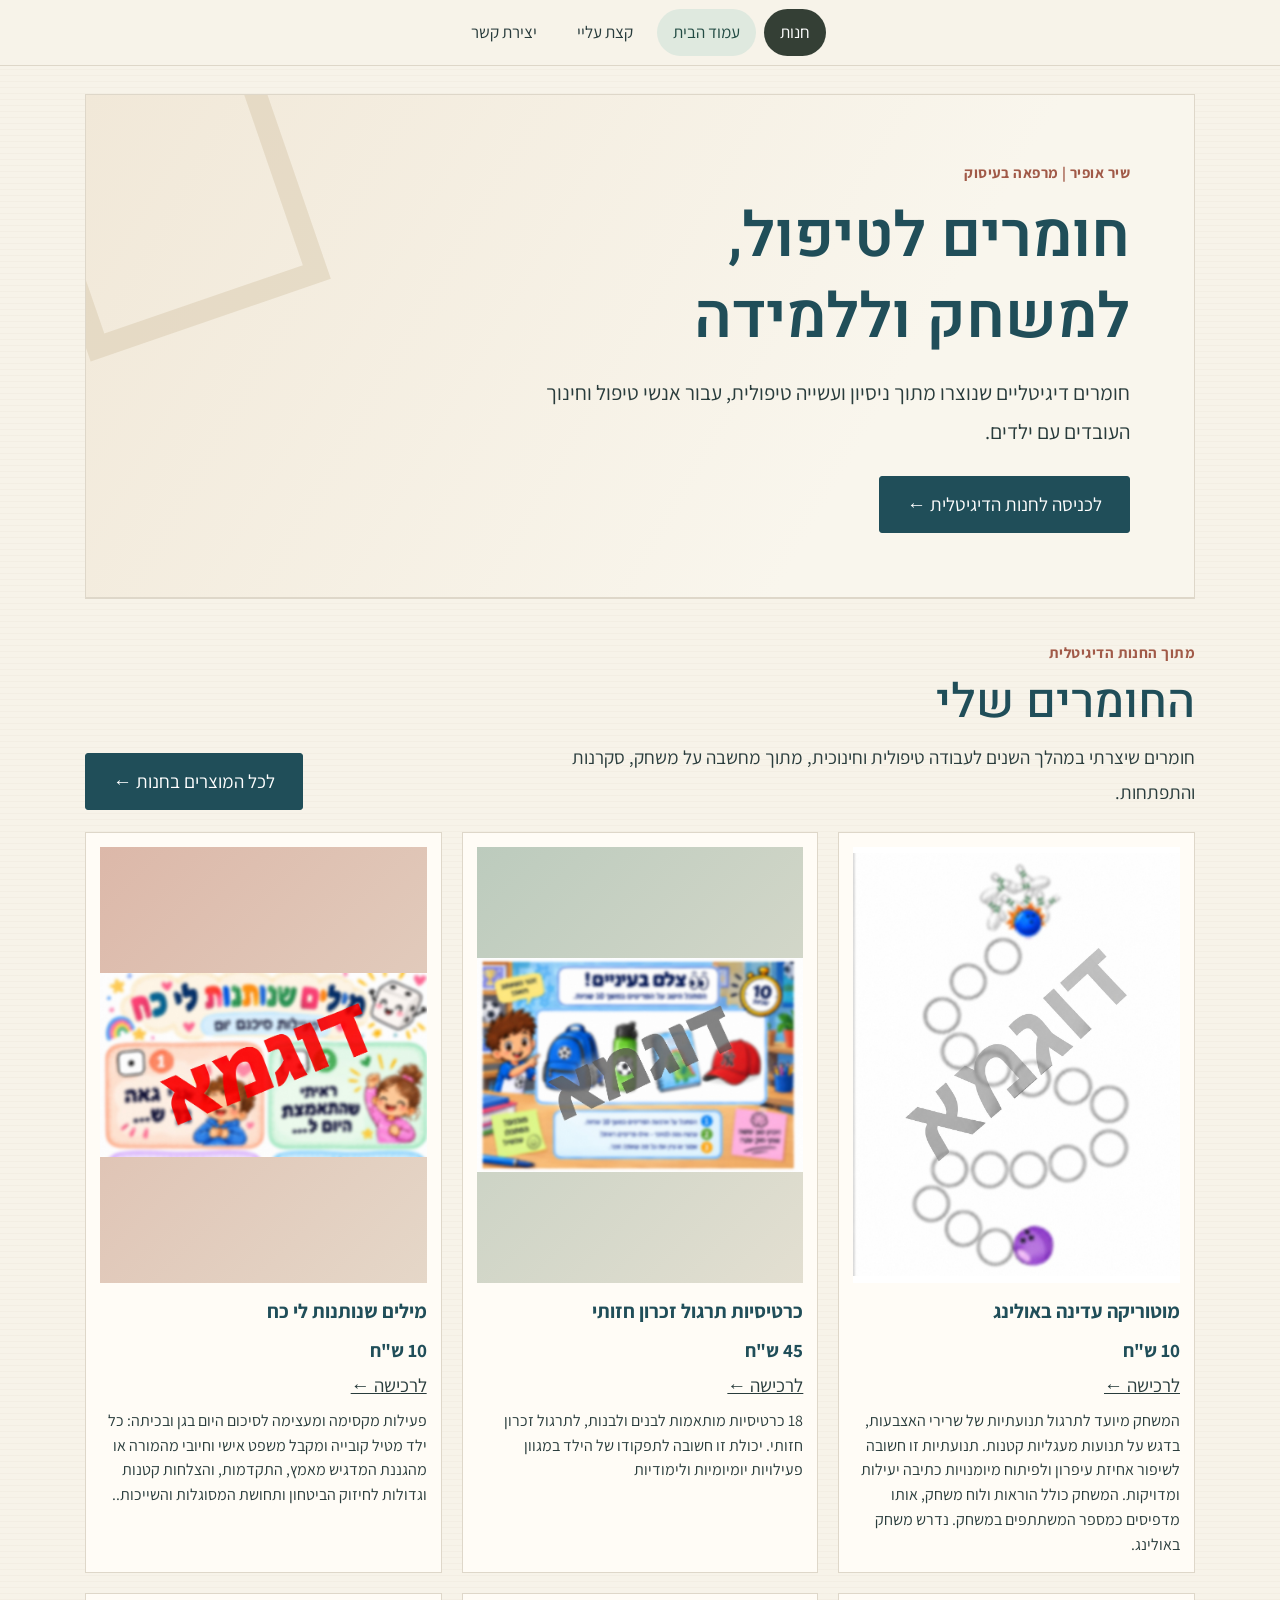
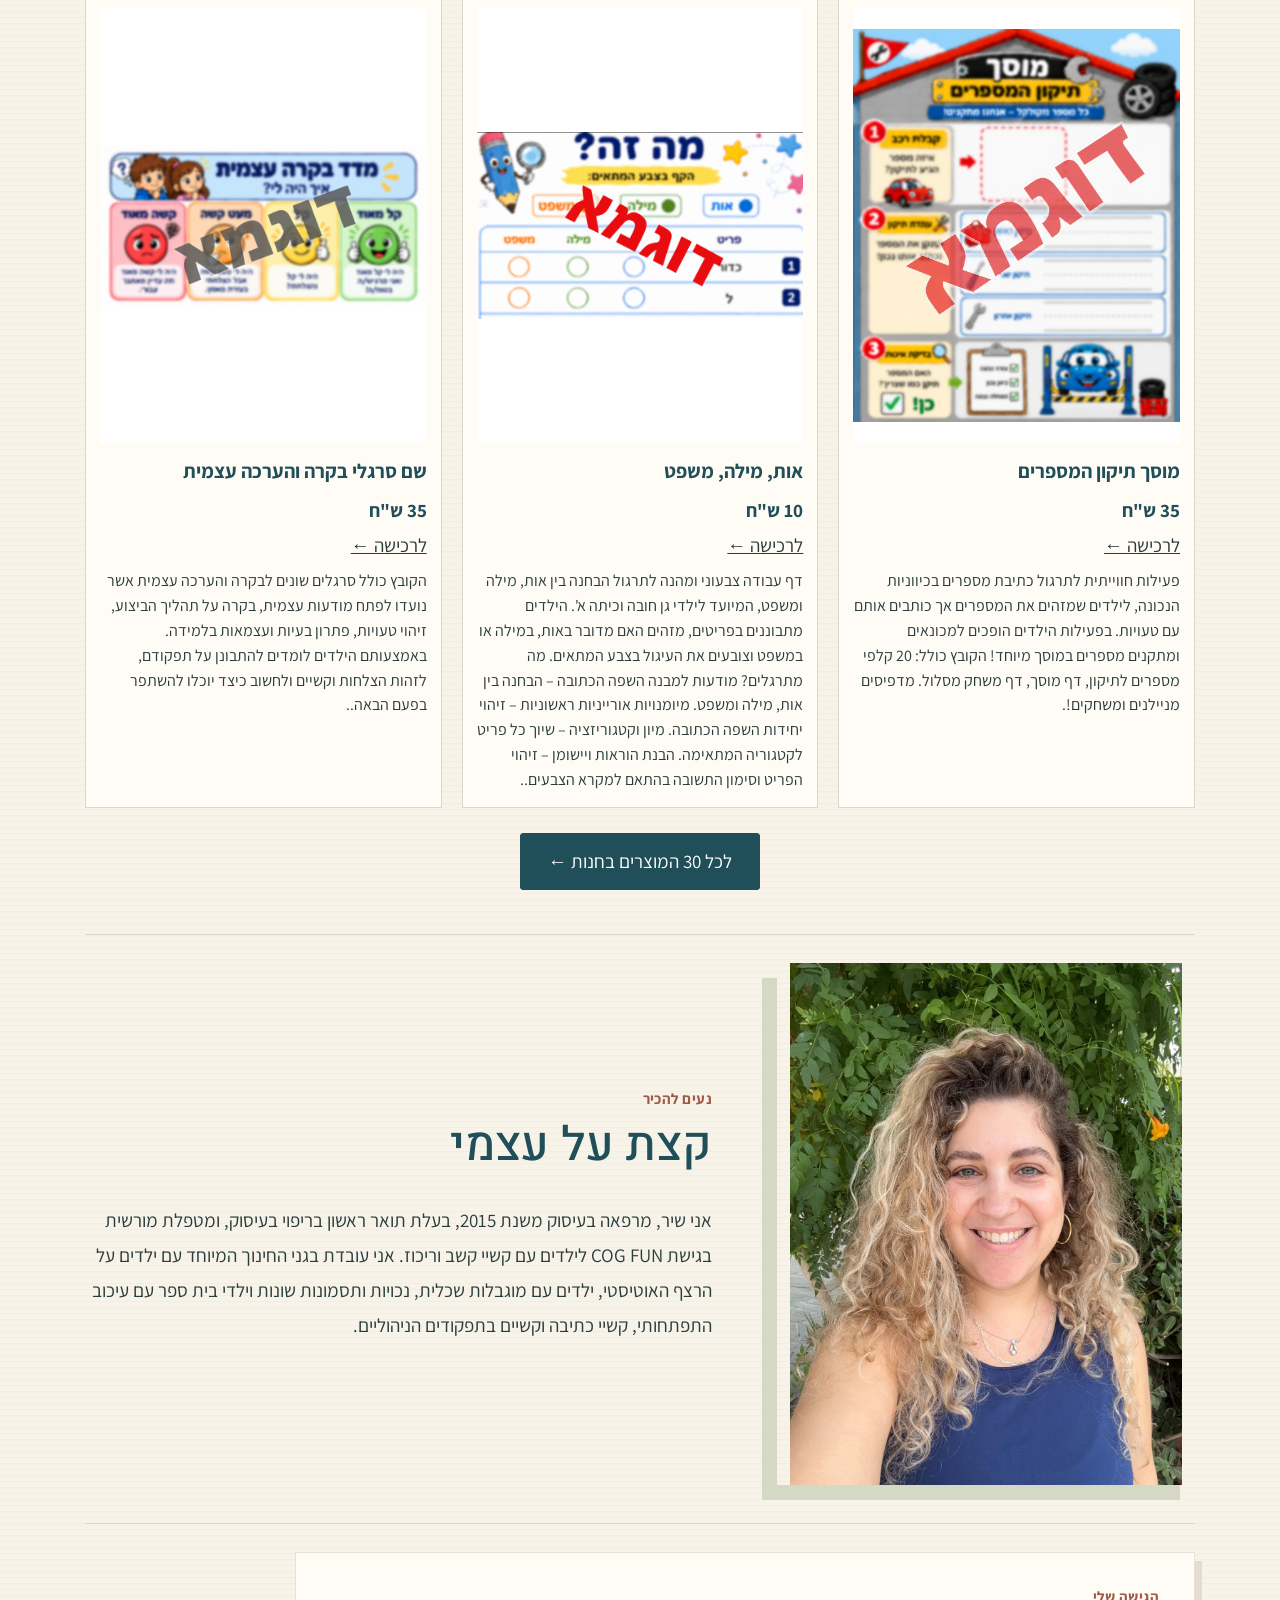
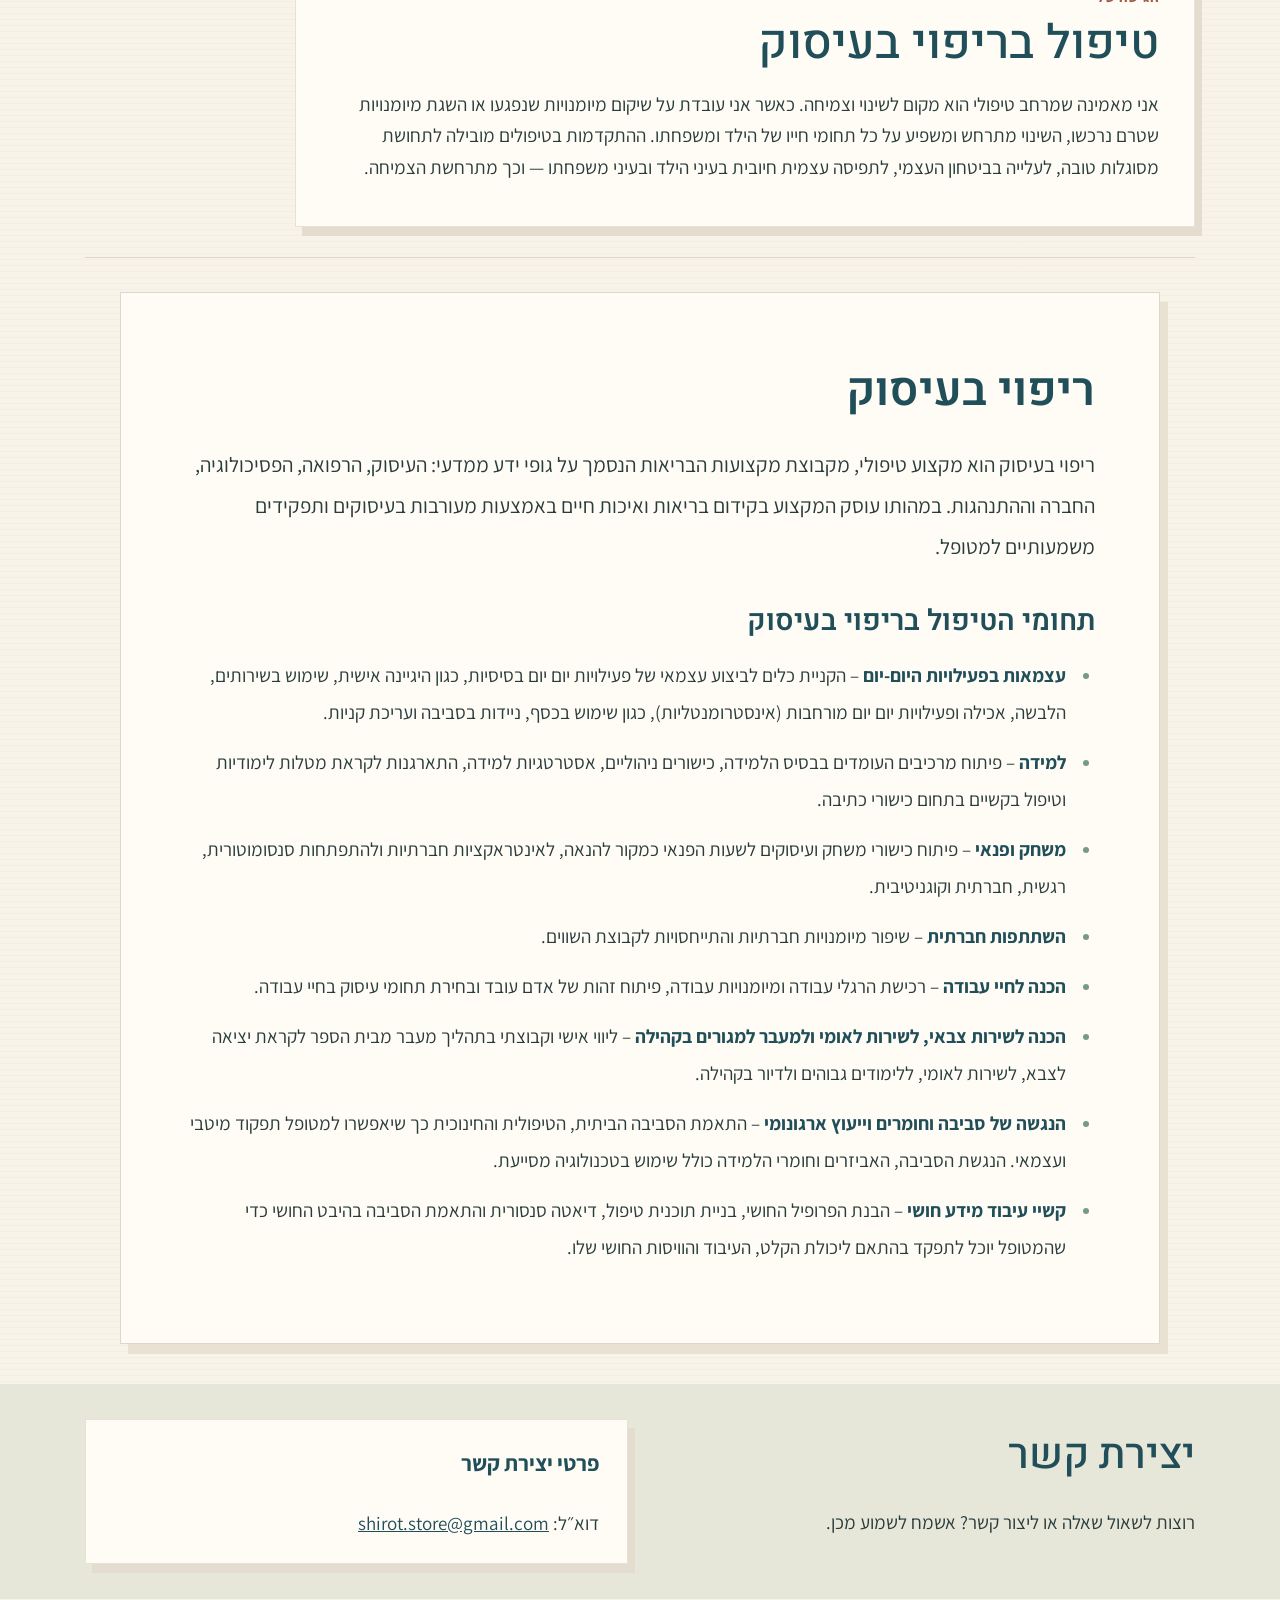
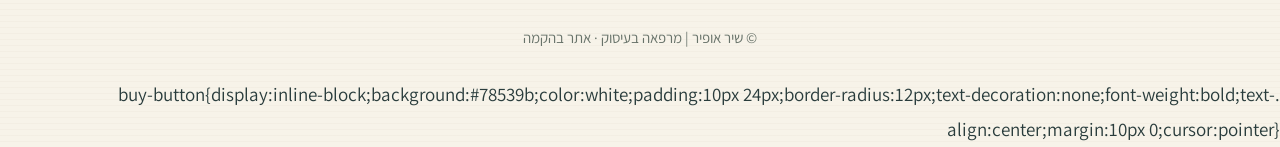
==== commit fd991415: "NEW1" ====
--- a/index.html
+++ b/index.html
@@ -20,22 +20,26 @@
 	<header><nav aria-label="ניווט ראשי" class="nav"><div class="links"><a class="nav-shop" href="#shop">חנות</a><a href="#home">עמוד הבית</a><a href="#about">קצת עליי</a><a href="#contact">יצירת קשר</a></div></nav></header>
 	<main id="home-page"><div class="wrap"><section class="shop-hero"><div class="eyebrow">שיר אופיר | מרפאה בעיסוק</div><h1>חומרים לטיפול,<br/>למשחק וללמידה</h1><p>חומרים דיגיטליים שנוצרו מתוך ניסיון ועשייה טיפולית, עבור אנשי טיפול וחינוך העובדים עם ילדים.</p><a class="button" href="#shop">לכניסה לחנות הדיגיטלית ←</a></section><section class="section featured-products" id="featured"><div class="featured-heading"><div><div class="eyebrow">מתוך החנות הדיגיטלית</div><h2>החומרים שלי</h2><p>חומרים שיצרתי במהלך השנים לעבודה טיפולית וחינוכית, מתוך מחשבה על משחק, סקרנות והתפתחות.</p></div><a class="button" href="#shop">לכל המוצרים בחנות ←</a></div><div class="featured-grid"><article class="tile">
 	<div class="tile-art"><a href="https://forms.gle/zDMfMYQcKBKS87Uf6" target="_blank" rel="noopener noreferrer"><img alt="תמונת מוצר 01" loading="lazy" src="images/product-01.jpeg"/></a></div>
-	<h3>מוטוריקה עדינה באולינג</h3><p class="product-price">10 ש"ח</p><p class="product-description">המשחק מיועד לתרגול תנועתיות של שרירי האצבעות, בדגש על תנועות מעגליות קטנות. תנועתיות זו חשובה לשיפור אחיזת עיפרון ולפיתוח מיומנויות כתיבה יעילות ומדויקות. המשחק כולל הוראות ולוח משחק, אותו מדפיסים כמספר המשתתפים במשחק. נדרש משחק באולינג.</p></article><article class="tile"><div class="tile-art">
-	<a href="https://forms.gle/zDMfMYQcKBKS87Uf6" target="_blank" rel="noopener noreferrer"><img alt="תמונת מוצר 02" loading="lazy" src="images/product-02.jpeg"/></a></div><h3>כרטיסיות תרגול זכרון חזותי</h3><p class="product-price">45 ש"ח</p><p class="product-description">18 כרטיסיות מותאמות לבנים ולבנות, לתרגול זכרון חזותי. יכולת זו חשובה לתפקודו של הילד במגוון פעילויות יומיומיות ולימודיות</p></article><article class="tile"><div class="tile-art">
-	<a href="https://forms.gle/zDMfMYQcKBKS87Uf6" target="_blank" rel="noopener noreferrer"><img alt="תמונת מוצר 03" loading="lazy" src="images/product-03.jpeg"/></a></div><h3>מילים שנותנות לי כח</h3><p class="product-price">10 ש"ח</p><p class="product-description">פעילות מקסימה ומעצימה לסיכום היום בגן ובכיתה: כל ילד מטיל קובייה ומקבל משפט אישי וחיובי מהמורה או מהגננת המדגיש מאמץ, התקדמות, והצלחות קטנות וגדולות לחיזוק הביטחון ותחושת המסוגלות והשייכות..</p></article><article class="tile"><div class="tile-art">
-	<a href="https://forms.gle/zDMfMYQcKBKS87Uf6" target="_blank" rel="noopener noreferrer"><img alt="תמונת מוצר 04" loading="lazy" src="images/product-04.jpeg"/></a></div><h3>מוסך תיקון המספרים</h3><p class="product-price">35 ש"ח</p><p class="product-description">פעילות חווייתית לתרגול כתיבת מספרים בכיווניות הנכונה, לילדים שמזהים את המספרים אך כותבים אותם עם טעויות. בפעילות הילדים הופכים למכונאים ומתקנים מספרים במוסך מיוחד! הקובץ כולל: 20 קלפי מספרים לתיקון, דף מוסך, דף משחק מסלול. מדפיסים מניילנים ומשחקים!.</p></article><article class="tile"><div class="tile-art">
-	<a href="https://forms.gle/zDMfMYQcKBKS87Uf6" target="_blank" rel="noopener noreferrer"><img alt="תמונת מוצר 05" loading="lazy" src="images/product-05.jpeg"/></a></div><h3>אות, מילה, משפט</h3><p class="product-price">10 ש"ח</p><p class="product-description">דף עבודה צבעוני ומהנה לתרגול הבחנה בין אות, מילה ומשפט, המיועד לילדי גן חובה וכיתה א'. הילדים מתבוננים בפריטים, מזהים האם מדובר באות, במילה או במשפט וצובעים את העיגול בצבע המתאים. מה מתרגלים? מודעות למבנה השפה הכתובה – הבחנה בין אות, מילה ומשפט. מיומנויות אורייניות ראשוניות – זיהוי יחידות השפה הכתובה. מיון וקטגוריזציה – שיוך כל פריט לקטגוריה המתאימה. הבנת הוראות ויישומן – זיהוי הפריט וסימון התשובה בהתאם למקרא הצבעים..</p></article><article class="tile"><div class="tile-art">
-	<a href="https://forms.gle/zDMfMYQcKBKS87Uf6" target="_blank" rel="noopener noreferrer"><img alt="תמונת מוצר 06" loading="lazy" src="images/product-06.jpeg"/></a></div><h3>שם סרגלי בקרה והערכה עצמית</h3><p class="product-price">35 ש"ח</p><p class="product-description">הקובץ כולל סרגלים שונים לבקרה והערכה עצמית אשר נועדו לפתח מודעות עצמית, בקרה על תהליך הביצוע, זיהוי טעויות, פתרון בעיות ועצמאות בלמידה. באמצעותם הילדים לומדים להתבונן על תפקודם, לזהות הצלחות וקשיים ולחשוב כיצד יוכלו להשתפר בפעם הבאה..</p></article></div><div class="featured-bottom"><a class="button" href="#shop">לכל 30 המוצרים בחנות ←</a></div></section><section class="section about-secondary" id="about"><div class="two">
+	<h3>מוטוריקה עדינה באולינג</h3><p class="product-price">10 ש"ח</p><a href="https://forms.gle/zDMfMYQcKBKS87Uf6" target="_blank" rel="noopener noreferrer" class="buy-button">לרכישה ←</a><p class="product-description">המשחק מיועד לתרגול תנועתיות של שרירי האצבעות, בדגש על תנועות מעגליות קטנות. תנועתיות זו חשובה לשיפור אחיזת עיפרון ולפיתוח מיומנויות כתיבה יעילות ומדויקות. המשחק כולל הוראות ולוח משחק, אותו מדפיסים כמספר המשתתפים במשחק. נדרש משחק באולינג.</p></article><article class="tile"><div class="tile-art">
+	<a href="https://forms.gle/zDMfMYQcKBKS87Uf6" target="_blank" rel="noopener noreferrer"><img alt="תמונת מוצר 02" loading="lazy" src="images/product-02.jpeg"/></a></div><h3>כרטיסיות תרגול זכרון חזותי</h3><p class="product-price">45 ש"ח</p><a href="https://forms.gle/zDMfMYQcKBKS87Uf6" target="_blank" rel="noopener noreferrer" class="buy-button">לרכישה ←</a><p class="product-description">18 כרטיסיות מותאמות לבנים ולבנות, לתרגול זכרון חזותי. יכולת זו חשובה לתפקודו של הילד במגוון פעילויות יומיומיות ולימודיות</p></article><article class="tile"><div class="tile-art">
+	<a href="https://forms.gle/zDMfMYQcKBKS87Uf6" target="_blank" rel="noopener noreferrer"><img alt="תמונת מוצר 03" loading="lazy" src="images/product-03.jpeg"/></a></div><h3>מילים שנותנות לי כח</h3><p class="product-price">10 ש"ח</p><a href="https://forms.gle/zDMfMYQcKBKS87Uf6" target="_blank" rel="noopener noreferrer" class="buy-button">לרכישה ←</a><p class="product-description">פעילות מקסימה ומעצימה לסיכום היום בגן ובכיתה: כל ילד מטיל קובייה ומקבל משפט אישי וחיובי מהמורה או מהגננת המדגיש מאמץ, התקדמות, והצלחות קטנות וגדולות לחיזוק הביטחון ותחושת המסוגלות והשייכות..</p></article><article class="tile"><div class="tile-art">
+	<a href="https://forms.gle/zDMfMYQcKBKS87Uf6" target="_blank" rel="noopener noreferrer"><img alt="תמונת מוצר 04" loading="lazy" src="images/product-04.jpeg"/></a></div><h3>מוסך תיקון המספרים</h3><p class="product-price">35 ש"ח</p><a href="https://forms.gle/zDMfMYQcKBKS87Uf6" target="_blank" rel="noopener noreferrer" class="buy-button">לרכישה ←</a><p class="product-description">פעילות חווייתית לתרגול כתיבת מספרים בכיווניות הנכונה, לילדים שמזהים את המספרים אך כותבים אותם עם טעויות. בפעילות הילדים הופכים למכונאים ומתקנים מספרים במוסך מיוחד! הקובץ כולל: 20 קלפי מספרים לתיקון, דף מוסך, דף משחק מסלול. מדפיסים מניילנים ומשחקים!.</p></article><article class="tile"><div class="tile-art">
+	<a href="https://forms.gle/zDMfMYQcKBKS87Uf6" target="_blank" rel="noopener noreferrer"><img alt="תמונת מוצר 05" loading="lazy" src="images/product-05.jpeg"/></a></div><h3>אות, מילה, משפט</h3><p class="product-price">10 ש"ח</p><a href="https://forms.gle/zDMfMYQcKBKS87Uf6" target="_blank" rel="noopener noreferrer" class="buy-button">לרכישה ←</a><p class="product-description">דף עבודה צבעוני ומהנה לתרגול הבחנה בין אות, מילה ומשפט, המיועד לילדי גן חובה וכיתה א'. הילדים מתבוננים בפריטים, מזהים האם מדובר באות, במילה או במשפט וצובעים את העיגול בצבע המתאים. מה מתרגלים? מודעות למבנה השפה הכתובה – הבחנה בין אות, מילה ומשפט. מיומנויות אורייניות ראשוניות – זיהוי יחידות השפה הכתובה. מיון וקטגוריזציה – שיוך כל פריט לקטגוריה המתאימה. הבנת הוראות ויישומן – זיהוי הפריט וסימון התשובה בהתאם למקרא הצבעים..</p></article><article class="tile"><div class="tile-art">
+	<a href="https://forms.gle/zDMfMYQcKBKS87Uf6" target="_blank" rel="noopener noreferrer"><img alt="תמונת מוצר 06" loading="lazy" src="images/product-06.jpeg"/></a></div><h3>שם סרגלי בקרה והערכה עצמית</h3><p class="product-price">35 ש"ח</p><a href="https://forms.gle/zDMfMYQcKBKS87Uf6" target="_blank" rel="noopener noreferrer" class="buy-button">לרכישה ←</a><p class="product-description">הקובץ כולל סרגלים שונים לבקרה והערכה עצמית אשר נועדו לפתח מודעות עצמית, בקרה על תהליך הביצוע, זיהוי טעויות, פתרון בעיות ועצמאות בלמידה. באמצעותם הילדים לומדים להתבונן על תפקודם, לזהות הצלחות וקשיים ולחשוב כיצד יוכלו להשתפר בפעם הבאה..</p></article></div><div class="featured-bottom"><a class="button" href="#shop">לכל 30 המוצרים בחנות ←</a></div></section><section class="section about-secondary" id="about"><div class="two">
 	<img alt="תמונה של שיר אופיר על רקע צמחייה" class="portrait" src="images/shir-photo.webp"/><div><div class="eyebrow">נעים להכיר</div><h2>קצת על עצמי</h2><p>אני שיר, מרפאה בעיסוק משנת 2015, בעלת תואר ראשון בריפוי בעיסוק, ומטפלת מורשית בגישת COG FUN לילדים עם קשיי קשב וריכוז. אני עובדת בגני החינוך המיוחד עם ילדים על הרצף האוטיסטי, ילדים עם מוגבלות שכלית, נכויות ותסמונות שונות וילדי בית ספר עם עיכוב התפתחותי, קשיי כתיבה וקשיים בתפקודים הניהוליים.</p></div></div></section><section class="section approach-shop" id="approach-shop"><div class="approach-shop-grid single-column"><div class="approach-column"><div class="therapy"><div class="paper"><div class="eyebrow">הגישה שלי</div><h2>טיפול בריפוי בעיסוק</h2><p>אני מאמינה שמרחב טיפולי הוא מקום לשינוי וצמיחה. כאשר אני עובדת על שיקום מיומנויות שנפגעו או השגת מיומנויות שטרם נרכשו, השינוי מתרחש ומשפיע על כל תחומי חייו של הילד ומשפחתו. ההתקדמות בטיפולים מובילה לתחושת מסוגלות טובה, לעלייה בביטחון העצמי, לתפיסה עצמית חיובית בעיני הילד ובעיני משפחתו — וכך מתרחשת הצמיחה.</p></div><div aria-hidden="true" class="therapy-deco"></div></div></div></div></section><section class="section occupational" id="occupational"><div class="wrap occupation-paper"><h2>ריפוי בעיסוק</h2><p class="occupation-intro">ריפוי בעיסוק הוא מקצוע טיפולי, מקבוצת מקצועות הבריאות הנסמך על גופי ידע ממדעי: העיסוק, הרפואה, הפסיכולוגיה, החברה וההתנהגות. במהותו עוסק המקצוע בקידום בריאות ואיכות חיים באמצעות מעורבות בעיסוקים ותפקידים משמעותיים למטופל.</p><h3>תחומי הטיפול בריפוי בעיסוק</h3><ul class="occupation-list"><li><strong>עצמאות בפעילויות היום-יום</strong> – הקניית כלים לביצוע עצמאי של פעילויות יום יום בסיסיות, כגון היגיינה אישית, שימוש בשירותים, הלבשה, אכילה ופעילויות יום יום מורחבות (אינסטרומנטליות), כגון שימוש בכסף, ניידות בסביבה ועריכת קניות.</li><li><strong>למידה</strong> – פיתוח מרכיבים העומדים בבסיס הלמידה, כישורים ניהוליים, אסטרטגיות למידה, התארגנות לקראת מטלות לימודיות וטיפול בקשיים בתחום כישורי כתיבה.</li><li><strong>משחק ופנאי</strong> – פיתוח כישורי משחק ועיסוקים לשעות הפנאי כמקור להנאה, לאינטראקציות חברתיות ולהתפתחות סנסומוטורית, רגשית, חברתית וקוגניטיבית.</li><li><strong>השתתפות חברתית</strong> – שיפור מיומנויות חברתיות והתייחסויות לקבוצת השווים.</li><li><strong>הכנה לחיי עבודה</strong> – רכישת הרגלי עבודה ומיומנויות עבודה, פיתוח זהות של אדם עובד ובחירת תחומי עיסוק בחיי עבודה.</li><li><strong>הכנה לשירות צבאי, לשירות לאומי ולמעבר למגורים בקהילה</strong> – ליווי אישי וקבוצתי בתהליך מעבר מבית הספר לקראת יציאה לצבא, לשירות לאומי, ללימודים גבוהים ולדיור בקהילה.</li><li><strong>הנגשה של סביבה וחומרים וייעוץ ארגונומי</strong> – התאמת הסביבה הביתית, הטיפולית והחינוכית כך שיאפשרו למטופל תפקוד מיטבי ועצמאי. הנגשת הסביבה, האביזרים וחומרי הלמידה כולל שימוש בטכנולוגיה מסייעת.</li><li><strong>קשיי עיבוד מידע חושי</strong> – הבנת הפרופיל החושי, בניית תוכנית טיפול, דיאטה סנסורית והתאמת הסביבה בהיבט החושי כדי שהמטופל יוכל לתפקד בהתאם ליכולת הקלט, העיבוד והוויסות החושי שלו.</li></ul></div></section></div><section class="contact" id="contact"><div class="wrap contact-grid"><div><h2>יצירת קשר</h2><p>רוצות לשאול שאלה או ליצור קשר? אשמח לשמוע מכן.</p></div><div><div class="paper"><h3 style="margin-top:0;color:var(--ink)">פרטי יצירת קשר</h3><p>דוא״ל: <a dir="ltr" href="mailto:shirot.store@gmail.com" style="color:var(--ink);text-decoration:underline;overflow-wrap:anywhere">shirot.store@gmail.com</a></p></div></div></div></section></main><main hidden="" id="shop-page"><section class="shophead"><h1>החנות הדיגיטלית</h1><p>חומרים שיצרתי במהלך השנים לעבודה טיפולית וחינוכית, מתוך מחשבה על משחק, סקרנות והתפתחות.</p><p class="note">החנות בהכנה — המוצרים יתווספו בקרוב.</p></section><div class="coming"><article class="tile"><div class="tile-art">
-	<a href="https://forms.gle/zDMfMYQcKBKS87Uf6" target="_blank" rel="noopener noreferrer"><img alt="תמונת מוצר 01" loading="lazy" src="images/product-01.jpeg"/></a></div><h3>מוטוריקה עדינה באולינג</h3><p class="product-price">10 ש"ח</p><p class="product-description">המשחק מיועד לתרגול תנועתיות של שרירי האצבעות, בדגש על תנועות מעגליות קטנות. תנועתיות זו חשובה לשיפור אחיזת עיפרון ולפיתוח מיומנויות כתיבה יעילות ומדויקות. המשחק כולל הוראות ולוח משחק, אותו מדפיסים כמספר המשתתפים במשחק. נדרש משחק באולינג.</p></article><article class="tile"><div class="tile-art">
-	<a href="https://forms.gle/zDMfMYQcKBKS87Uf6" target="_blank" rel="noopener noreferrer"><img alt="תמונת מוצר 02" loading="lazy" src="images/product-02.jpeg"/></a></div><h3>כרטיסיות תרגול זכרון חזותי</h3><p class="product-price">45 ש"ח</p><p class="product-description">18 כרטיסיות מותאמות לבנים ולבנות, לתרגול זכרון חזותי. יכולת זו חשובה לתפקודו של הילד במגוון פעילויות יומיומיות ולימודיות.</p></article><article class="tile"><div class="tile-art">
-	<a href="https://forms.gle/zDMfMYQcKBKS87Uf6" target="_blank" rel="noopener noreferrer"><img alt="תמונת מוצר 03" loading="lazy" src="images/product-03.jpeg"/></a></div><h3>מילים שנותנות לי כח</h3><p class="product-price">10 ש"ח</p><p class="product-description">פעילות מקסימה ומעצימה לסיכום היום בגן ובכיתה: כל ילד מטיל קובייה ומקבל משפט אישי וחיובי מהמורה או מהגננת המדגיש מאמץ, התקדמות, והצלחות קטנות וגדולות לחיזוק הביטחון ותחושת המסוגלות והשייכות..</p></article><article class="tile"><div class="tile-art">
-	<a href="https://forms.gle/zDMfMYQcKBKS87Uf6" target="_blank" rel="noopener noreferrer"><img alt="תמונת מוצר 04" loading="lazy" src="images/product-04.jpeg"/></a></div><h3>מוסך תיקון המספרים</h3><p class="product-price">35 ש"ח</p><p class="product-description">פעילות חווייתית לתרגול כתיבת מספרים בכיווניות הנכונה, לילדים שמזהים את המספרים אך כותבים אותם עם טעויות. בפעילות הילדים הופכים למכונאים ומתקנים מספרים במוסך מיוחד! הקובץ כולל: 20 קלפי מספרים לתיקון, דף מוסך, דף משחק מסלול. מדפיסים מניילנים ומשחקים!.</p></article><article class="tile"><div class="tile-art">
-	<a href="https://forms.gle/zDMfMYQcKBKS87Uf6" target="_blank" rel="noopener noreferrer"><img alt="תמונת מוצר 05" loading="lazy" src="images/product-05.jpeg"/></a></div><h3>אות, מילה, משפט</h3><p class="product-price">10 ש"ח</p><p class="product-description">דף עבודה צבעוני ומהנה לתרגול הבחנה בין אות, מילה ומשפט, המיועד לילדי גן חובה וכיתה א'. הילדים מתבוננים בפריטים, מזהים האם מדובר באות, במילה או במשפט וצובעים את העיגול בצבע המתאים. מה מתרגלים? מודעות למבנה השפה הכתובה – הבחנה בין אות, מילה ומשפט. מיומנויות אורייניות ראשוניות – זיהוי יחידות השפה הכתובה. מיון וקטגוריזציה – שיוך כל פריט לקטגוריה המתאימה. הבנת הוראות ויישומן – זיהוי הפריט וסימון התשובה בהתאם למקרא הצבעים..</p></article><article class="tile"><div class="tile-art">
-	<a href="https://forms.gle/zDMfMYQcKBKS87Uf6" target="_blank" rel="noopener noreferrer"><img alt="תמונת מוצר 06" loading="lazy" src="images/product-06.jpeg"/></a></div><h3>סרגלי בקרה והערכה עצמית</h3><p class="product-price">35 ש"ח</p><p class="product-description">הקובץ כולל סרגלים שונים לבקרה והערכה עצמית אשר נועדו לפתח מודעות עצמית, בקרה על תהליך הביצוע, זיהוי טעויות, פתרון בעיות ועצמאות בלמידה. באמצעותם הילדים לומדים להתבונן על תפקודם, לזהות הצלחות וקשיים ולחשוב כיצד יוכלו להשתפר בפעם הבאה..</p></article><article class="tile"><div class="tile-art">
-	<a href="https://forms.gle/zDMfMYQcKBKS87Uf6" target="_blank" rel="noopener noreferrer"><img alt="תמונת מוצר 07" loading="lazy" src="images/product-07.jpeg"/></a></div><h3>מוטוריקה עדינה תמונות וקיטניות</h3><p class="product-price">45 ש"ח</p><p class="product-description">פעילות לתרגול מוטוריקה עדינה בדגש על אחיזת צבט (בשתי אצבעות). החוברת מכילה תמונות מרהיבות שונות, בהן מניחים על הקווים קיטניות יבשות שונות. למשל עדשים חומות לאורך הקו המפותל כדי לתת אוכל לתרנגולות. ניתן לתרגל בעבודה פרטנית או בזמן עבודה קבוצתית בגן. הקובץ כולל: 20 עמודי פעילות של הנחת קיטניות. מדפיסים מניילנים ומשחקים! נדרשות מגוון קיטניות.</p></article><article class="tile"><div class="tile-art">
-	<a href="https://forms.gle/zDMfMYQcKBKS87Uf6" target="_blank" rel="noopener noreferrer"><img alt="תמונת מוצר 08" loading="lazy" src="images/product-08.jpeg"/></a></div><h3>לוחות לפינת יצירה בגן- תפקודים ניהוליים</h3><p class="product-price">20 ש"ח</p><p class="product-description">תפקודים ניהוליים הם מיומנויות קוגנטיביות המסייעות לפעול בדרך מכוונת מטרה: לחשוב על רעיון, לתכנן, כיצד להוציא אותו לפועל, לבצע אותו להתמיד במשימה ולבדוק את התוצר תוך כדי תיקון טעויות בבקרה עצמית. בזמן יצירה ניתן לעבוד על תפקודים ניהוליים בדרך מהנה עבור הילדים. הלוחות בקובץ זה תומכים בתהליכי חשיבה גבוהים, ומזכירים לילדים (בתיווך מבוגר) לחשוב לפני שפועלים, לקחת כלים וחומרים נחוצים לפעילות ואז לבצע אותה. מיועדים לעבודה פרטנית או קבוצתית, ניתן לתלות בפינת היצירה בגן. .</p></article><article class="tile"><div class="tile-art">
-	<a href="https://forms.gle/zDMfMYQcKBKS87Uf6" target="_blank" rel="noopener noreferrer"><img alt="תמונת מוצר 09" loading="lazy" src="images/product-09.png"/></a></div><h3>מי יאסוף ראשון את הסופגניות? משחק לחנוכה</h3><p class="product-price">30 ש"ח</p><p class="product-description">משחק חוויתי ומהנה ברוח חג החנוכה – הראשון שאוסף את הסופגניות מנצח! המשחק משלב תרגול כתיבת אותיות וספרות וצביעה בתנועות מעגליות, במטרה לשפר את מיומנויות הכתיבה, האחיזה בכלי הכתיבה, הפרדת תנועות האצבעות ודינמיות האצבעות. דרך המשחק הילדים מתרגלים מוטוריקה עדינה, דיוק ושליטה בתנועות העיפרון, תוך הנאה, עניין ומוטיבציה.</p></article><article class="tile"><div class="tile-art">
-	<a href="https://forms.gle/zDMfMYQcKBKS87Uf6" target="_blank" rel="noopener noreferrer"><img alt="תמונת מוצר 10" loading="lazy" src="images/product-10.jpeg"/></a></div><h3>תמונות ופונפונים – פעילות מוטוריקה עדינה</h3><p class="product-price">30 ש"ח</p><p class="product-description">חוברת פעילות צבעונית ומהנה לתרגול מוטוריקה עדינה באמצעות הנחת פונפונים על גבי איורים גדולים ומגוונים. בכל דף מופיע נושא אחר, המזמין את הילדים להשלים ולקשט את התמונה בעזרת פונפונים צבעוניים. הנחת הפונפונים תיעשה באמצעות פינצטה, אטב או עם אצבעות אגודל ואצבע. הפעילות מעודדת תיאום עין–יד, אחיזה עדינה כהכנה לכתיבה, ויסות כוח, מוטוריקה עדינה ויכולת התמדה במשימה..</p></article><article class="tile"><div class="tile-art">
-	<a href="https://forms.gle/zDMfMYQcKBKS87Uf6" target="_blank" rel="noopener noreferrer"><img alt="תמונת מוצר 11" loading="lazy" src="images/product-11.jpeg"/></a></div><h3>חוברת תרגול זכרון חזותי- עם רמזים</h3><p class="product-price">40 ש"ח</p><p class="product-description">פעילות חווייתית לתרגול ולחיזוק הזיכרון החזותי. מתבוננים בתמונות, מנסים לזכור את הפריטים אשר מופיעים ולאחר מכן מזהים אותם מתוך מגוון אפשרויות המשמשות כרמזים, אך גם מסיחים. הפעילות מעודדת קשב חזותי, וזכרון עבודה..</p></article><article class="tile">
-<div class="tile-art"><a href="https://forms.gle/zDMfMYQcKBKS87Uf6" target="_blank" rel="noopener noreferrer"><img alt="תמונת מוצר 12" loading="lazy" src="images/product-12.png"/></a></div><h3>גרפומוטוריקה- ציור צורות</h3><p class="product-price">65 ש"ח</p><p class="product-description">קובץ פעילות צבעוני ומזמין ללמידת צורות ותרגול גרפו-מוטורי. ציור צורות וקווי יסוד מהווים בסיס לפיתוח מיומנויות גרפומוטוריות ולהכנה לכתיבה. הילדים מוזמנים לצאת למסע בין עולמות מאוירים ומלאי דמיון, לעבור על הקווים המקווקווים ולהשלים את הצורות. הקובץ מכיל 25 תמונות מגוונות ללמידה..</p></article><article class="tile"><div class="tile-art"><a href="https://forms.gle/zDMfMYQcKBKS87Uf6" target="_blank" rel="noopener noreferrer"><img alt="תמונת מוצר 13" loading="lazy" src="images/product-13.jpeg"/></a></div><h3>התארגנות בשיעור -לוחות חזותיים, מיפוי ופתקי חיזוק</h3><p class="product-price">35 ש"ח</p><p class="product-description">פיתוח מיומנויות התארגנות ועצמאות בקרב תלמידי בית הספר היסודי. הערכה כוללת שני לוחות התארגנות חזותיים, לבנים ולבנות, טופס מיפוי כיתתי לזיהוי קשיים בהתארגנות עבור המורה ופתקי חיזוק לגזירה ומתן לתלמידים. התמונות החזותיות מסייעות כתמיכה בהכנת הציוד הנדרש בתחילת השיעור, שמירה על שולחן וסביבת עבודה מסודרים., התארגנות בסיום השיעור והחזרת הציוד למקום. פיתוח עצמאות, אחריות ובקרה עצמית תוך הטמעת הרגלי סדר בזמן השיעור..</p></article><article class="tile"><div class="tile-art"><img alt="תמונת מוצר 14" loading="lazy" src="images/product-14.webp"/></div><h3>שם הקובץ 14</h3><p class="product-price">מחיר: יעודכן בהמשך</p><p class="product-description">כאן יופיע תיאור קצר של הקובץ, למי הוא מתאים ומה הוא כולל.</p></article><article class="tile"><div class="tile-art"><img alt="תמונת מוצר 15" loading="lazy" src="images/product-15.webp"/></div><h3>שם הקובץ 15</h3><p class="product-price">מחיר: יעודכן בהמשך</p><p class="product-description">כאן יופיע תיאור קצר של הקובץ, למי הוא מתאים ומה הוא כולל.</p></article><article class="tile"><div class="tile-art"><img alt="תמונת מוצר 16" loading="lazy" src="images/product-16.webp"/></div><h3>שם הקובץ 16</h3><p class="product-price">מחיר: יעודכן בהמשך</p><p class="product-description">כאן יופיע תיאור קצר של הקובץ, למי הוא מתאים ומה הוא כולל.</p></article><article class="tile"><div class="tile-art"><img alt="תמונת מוצר 17" loading="lazy" src="images/product-17.webp"/></div><h3>שם הקובץ 17</h3><p class="product-price">מחיר: יעודכן בהמשך</p><p class="product-description">כאן יופיע תיאור קצר של הקובץ, למי הוא מתאים ומה הוא כולל.</p></article><article class="tile"><div class="tile-art"><img alt="תמונת מוצר 18" loading="lazy" src="images/product-18.webp"/></div><h3>שם הקובץ 18</h3><p class="product-price">מחיר: יעודכן בהמשך</p><p class="product-description">כאן יופיע תיאור קצר של הקובץ, למי הוא מתאים ומה הוא כולל.</p></article><article class="tile"><div class="tile-art"><img alt="תמונת מוצר 19" loading="lazy" src="images/product-19.webp"/></div><h3>שם הקובץ 19</h3><p class="product-price">מחיר: יעודכן בהמשך</p><p class="product-description">כאן יופיע תיאור קצר של הקובץ, למי הוא מתאים ומה הוא כולל.</p></article><article class="tile"><div class="tile-art"><img alt="תמונת מוצר 20" loading="lazy" src="images/product-20.webp"/></div><h3>שם הקובץ 20</h3><p class="product-price">מחיר: יעודכן בהמשך</p><p class="product-description">כאן יופיע תיאור קצר של הקובץ, למי הוא מתאים ומה הוא כולל.</p></article><article class="tile"><div class="tile-art"><img alt="תמונת מוצר 21" loading="lazy" src="images/product-21.webp"/></div><h3>שם הקובץ 21</h3><p class="product-price">מחיר: יעודכן בהמשך</p><p class="product-description">כאן יופיע תיאור קצר של הקובץ, למי הוא מתאים ומה הוא כולל.</p></article><article class="tile"><div class="tile-art"><img alt="תמונת מוצר 22" loading="lazy" src="images/product-22.webp"/></div><h3>שם הקובץ 22</h3><p class="product-price">מחיר: יעודכן בהמשך</p><p class="product-description">כאן יופיע תיאור קצר של הקובץ, למי הוא מתאים ומה הוא כולל.</p></article><article class="tile"><div class="tile-art"><img alt="תמונת מוצר 23" loading="lazy" src="images/product-23.webp"/></div><h3>שם הקובץ 23</h3><p class="product-price">מחיר: יעודכן בהמשך</p><p class="product-description">כאן יופיע תיאור קצר של הקובץ, למי הוא מתאים ומה הוא כולל.</p></article><article class="tile"><div class="tile-art"><img alt="תמונת מוצר 24" loading="lazy" src="images/product-24.webp"/></div><h3>שם הקובץ 24</h3><p class="product-price">מחיר: יעודכן בהמשך</p><p class="product-description">כאן יופיע תיאור קצר של הקובץ, למי הוא מתאים ומה הוא כולל.</p></article><article class="tile"><div class="tile-art"><img alt="תמונת מוצר 25" loading="lazy" src="images/product-25.webp"/></div><h3>שם הקובץ 25</h3><p class="product-price">מחיר: יעודכן בהמשך</p><p class="product-description">כאן יופיע תיאור קצר של הקובץ, למי הוא מתאים ומה הוא כולל.</p></article><article class="tile"><div class="tile-art"><img alt="תמונת מוצר 26" loading="lazy" src="images/product-26.webp"/></div><h3>שם הקובץ 26</h3><p class="product-price">מחיר: יעודכן בהמשך</p><p class="product-description">כאן יופיע תיאור קצר של הקובץ, למי הוא מתאים ומה הוא כולל.</p></article><article class="tile"><div class="tile-art"><img alt="תמונת מוצר 27" loading="lazy" src="images/product-27.webp"/></div><h3>שם הקובץ 27</h3><p class="product-price">מחיר: יעודכן בהמשך</p><p class="product-description">כאן יופיע תיאור קצר של הקובץ, למי הוא מתאים ומה הוא כולל.</p></article><article class="tile"><div class="tile-art"><img alt="תמונת מוצר 28" loading="lazy" src="images/product-28.webp"/></div><h3>שם הקובץ 28</h3><p class="product-price">מחיר: יעודכן בהמשך</p><p class="product-description">כאן יופיע תיאור קצר של הקובץ, למי הוא מתאים ומה הוא כולל.</p></article><article class="tile"><div class="tile-art"><img alt="תמונת מוצר 29" loading="lazy" src="images/product-29.webp"/></div><h3>שם הקובץ 29</h3><p class="product-price">מחיר: יעודכן בהמשך</p><p class="product-description">כאן יופיע תיאור קצר של הקובץ, למי הוא מתאים ומה הוא כולל.</p></article><article class="tile"><div class="tile-art"><img alt="תמונת מוצר 30" loading="lazy" src="images/product-30.webp"/></div><h3>שם הקובץ 30</h3><p class="product-price">מחיר: יעודכן בהמשך</p><p class="product-description">כאן יופיע תיאור קצר של הקובץ, למי הוא מתאים ומה הוא כולל.</p></article></div><div class="shopnote"><strong>זכויות יוצרים ותנאי שימוש</strong><p>© כל הזכויות שמורות לשיר אופיר- מרפאה בעיסוק. קובץ זה מיועד לשימוש אישי בלבד. אין להעתיק, לצלם, לסרוק, לשכפל, לערוך, לשנות, להפיץ, לפרסם או להעביר את הקובץ, כולו או חלקו, לצד שלישי. אין לעשות בקובץ שימוש מסחרי או להפיצו בכל אמצעי, דיגיטלי או מודפס. הקבצים הינם קבצי PDF אותם מדפיסים. מומלץ לניילן. הקבצים והחומרים המוצעים באתר מיועדים להעשרה, ללמידה ולתרגול בלבד, ואינם מהווים תחליף לאבחון, לייעוץ או לטיפול מקצועי בריפוי בעיסוק. השימוש בחומרים הינו באחריות הרוכש ובהתאם לצורכי הילד וליכולותיו.</p></div><p style="margin-bottom:60px"><a class="button outline" href="#home">חזרה לעמוד הבית ←</a></p></main><footer class="footer">© שיר אופיר | מרפאה בעיסוק · אתר בהקמה</footer><script src="script.js"></script></body></html>+	<a href="https://forms.gle/zDMfMYQcKBKS87Uf6" target="_blank" rel="noopener noreferrer"><img alt="תמונת מוצר 01" loading="lazy" src="images/product-01.jpeg"/></a></div><h3>מוטוריקה עדינה באולינג</h3><p class="product-price">10 ש"ח</p><a href="https://forms.gle/zDMfMYQcKBKS87Uf6" target="_blank" rel="noopener noreferrer" class="buy-button">לרכישה ←</a><p class="product-description">המשחק מיועד לתרגול תנועתיות של שרירי האצבעות, בדגש על תנועות מעגליות קטנות. תנועתיות זו חשובה לשיפור אחיזת עיפרון ולפיתוח מיומנויות כתיבה יעילות ומדויקות. המשחק כולל הוראות ולוח משחק, אותו מדפיסים כמספר המשתתפים במשחק. נדרש משחק באולינג.</p></article><article class="tile"><div class="tile-art">
+	<a href="https://forms.gle/zDMfMYQcKBKS87Uf6" target="_blank" rel="noopener noreferrer"><img alt="תמונת מוצר 02" loading="lazy" src="images/product-02.jpeg"/></a></div><h3>כרטיסיות תרגול זכרון חזותי</h3><p class="product-price">45 ש"ח</p><a href="https://forms.gle/zDMfMYQcKBKS87Uf6" target="_blank" rel="noopener noreferrer" class="buy-button">לרכישה ←</a><p class="product-description">18 כרטיסיות מותאמות לבנים ולבנות, לתרגול זכרון חזותי. יכולת זו חשובה לתפקודו של הילד במגוון פעילויות יומיומיות ולימודיות.</p></article><article class="tile"><div class="tile-art">
+	<a href="https://forms.gle/zDMfMYQcKBKS87Uf6" target="_blank" rel="noopener noreferrer"><img alt="תמונת מוצר 03" loading="lazy" src="images/product-03.jpeg"/></a></div><h3>מילים שנותנות לי כח</h3><p class="product-price">10 ש"ח</p><a href="https://forms.gle/zDMfMYQcKBKS87Uf6" target="_blank" rel="noopener noreferrer" class="buy-button">לרכישה ←</a><p class="product-description">פעילות מקסימה ומעצימה לסיכום היום בגן ובכיתה: כל ילד מטיל קובייה ומקבל משפט אישי וחיובי מהמורה או מהגננת המדגיש מאמץ, התקדמות, והצלחות קטנות וגדולות לחיזוק הביטחון ותחושת המסוגלות והשייכות..</p></article><article class="tile"><div class="tile-art">
+	<a href="https://forms.gle/zDMfMYQcKBKS87Uf6" target="_blank" rel="noopener noreferrer"><img alt="תמונת מוצר 04" loading="lazy" src="images/product-04.jpeg"/></a></div><h3>מוסך תיקון המספרים</h3><p class="product-price">35 ש"ח</p><a href="https://forms.gle/zDMfMYQcKBKS87Uf6" target="_blank" rel="noopener noreferrer" class="buy-button">לרכישה ←</a><p class="product-description">פעילות חווייתית לתרגול כתיבת מספרים בכיווניות הנכונה, לילדים שמזהים את המספרים אך כותבים אותם עם טעויות. בפעילות הילדים הופכים למכונאים ומתקנים מספרים במוסך מיוחד! הקובץ כולל: 20 קלפי מספרים לתיקון, דף מוסך, דף משחק מסלול. מדפיסים מניילנים ומשחקים!.</p></article><article class="tile"><div class="tile-art">
+	<a href="https://forms.gle/zDMfMYQcKBKS87Uf6" target="_blank" rel="noopener noreferrer"><img alt="תמונת מוצר 05" loading="lazy" src="images/product-05.jpeg"/></a></div><h3>אות, מילה, משפט</h3><p class="product-price">10 ש"ח</p><a href="https://forms.gle/zDMfMYQcKBKS87Uf6" target="_blank" rel="noopener noreferrer" class="buy-button">לרכישה ←</a><p class="product-description">דף עבודה צבעוני ומהנה לתרגול הבחנה בין אות, מילה ומשפט, המיועד לילדי גן חובה וכיתה א'. הילדים מתבוננים בפריטים, מזהים האם מדובר באות, במילה או במשפט וצובעים את העיגול בצבע המתאים. מה מתרגלים? מודעות למבנה השפה הכתובה – הבחנה בין אות, מילה ומשפט. מיומנויות אורייניות ראשוניות – זיהוי יחידות השפה הכתובה. מיון וקטגוריזציה – שיוך כל פריט לקטגוריה המתאימה. הבנת הוראות ויישומן – זיהוי הפריט וסימון התשובה בהתאם למקרא הצבעים..</p></article><article class="tile"><div class="tile-art">
+	<a href="https://forms.gle/zDMfMYQcKBKS87Uf6" target="_blank" rel="noopener noreferrer"><img alt="תמונת מוצר 06" loading="lazy" src="images/product-06.jpeg"/></a></div><h3>סרגלי בקרה והערכה עצמית</h3><p class="product-price">35 ש"ח</p><a href="https://forms.gle/zDMfMYQcKBKS87Uf6" target="_blank" rel="noopener noreferrer" class="buy-button">לרכישה ←</a><p class="product-description">הקובץ כולל סרגלים שונים לבקרה והערכה עצמית אשר נועדו לפתח מודעות עצמית, בקרה על תהליך הביצוע, זיהוי טעויות, פתרון בעיות ועצמאות בלמידה. באמצעותם הילדים לומדים להתבונן על תפקודם, לזהות הצלחות וקשיים ולחשוב כיצד יוכלו להשתפר בפעם הבאה..</p></article><article class="tile"><div class="tile-art">
+	<a href="https://forms.gle/zDMfMYQcKBKS87Uf6" target="_blank" rel="noopener noreferrer"><img alt="תמונת מוצר 07" loading="lazy" src="images/product-07.jpeg"/></a></div><h3>מוטוריקה עדינה תמונות וקיטניות</h3><p class="product-price">45 ש"ח</p><a href="https://forms.gle/zDMfMYQcKBKS87Uf6" target="_blank" rel="noopener noreferrer" class="buy-button">לרכישה ←</a><p class="product-description">פעילות לתרגול מוטוריקה עדינה בדגש על אחיזת צבט (בשתי אצבעות). החוברת מכילה תמונות מרהיבות שונות, בהן מניחים על הקווים קיטניות יבשות שונות. למשל עדשים חומות לאורך הקו המפותל כדי לתת אוכל לתרנגולות. ניתן לתרגל בעבודה פרטנית או בזמן עבודה קבוצתית בגן. הקובץ כולל: 20 עמודי פעילות של הנחת קיטניות. מדפיסים מניילנים ומשחקים! נדרשות מגוון קיטניות.</p></article><article class="tile"><div class="tile-art">
+	<a href="https://forms.gle/zDMfMYQcKBKS87Uf6" target="_blank" rel="noopener noreferrer"><img alt="תמונת מוצר 08" loading="lazy" src="images/product-08.jpeg"/></a></div><h3>לוחות לפינת יצירה בגן- תפקודים ניהוליים</h3><p class="product-price">20 ש"ח</p><a href="https://forms.gle/zDMfMYQcKBKS87Uf6" target="_blank" rel="noopener noreferrer" class="buy-button">לרכישה ←</a><p class="product-description">תפקודים ניהוליים הם מיומנויות קוגנטיביות המסייעות לפעול בדרך מכוונת מטרה: לחשוב על רעיון, לתכנן, כיצד להוציא אותו לפועל, לבצע אותו להתמיד במשימה ולבדוק את התוצר תוך כדי תיקון טעויות בבקרה עצמית. בזמן יצירה ניתן לעבוד על תפקודים ניהוליים בדרך מהנה עבור הילדים. הלוחות בקובץ זה תומכים בתהליכי חשיבה גבוהים, ומזכירים לילדים (בתיווך מבוגר) לחשוב לפני שפועלים, לקחת כלים וחומרים נחוצים לפעילות ואז לבצע אותה. מיועדים לעבודה פרטנית או קבוצתית, ניתן לתלות בפינת היצירה בגן. .</p></article><article class="tile"><div class="tile-art">
+	<a href="https://forms.gle/zDMfMYQcKBKS87Uf6" target="_blank" rel="noopener noreferrer"><img alt="תמונת מוצר 09" loading="lazy" src="images/product-09.png"/></a></div><h3>מי יאסוף ראשון את הסופגניות? משחק לחנוכה</h3><p class="product-price">30 ש"ח</p><a href="https://forms.gle/zDMfMYQcKBKS87Uf6" target="_blank" rel="noopener noreferrer" class="buy-button">לרכישה ←</a><p class="product-description">משחק חוויתי ומהנה ברוח חג החנוכה – הראשון שאוסף את הסופגניות מנצח! המשחק משלב תרגול כתיבת אותיות וספרות וצביעה בתנועות מעגליות, במטרה לשפר את מיומנויות הכתיבה, האחיזה בכלי הכתיבה, הפרדת תנועות האצבעות ודינמיות האצבעות. דרך המשחק הילדים מתרגלים מוטוריקה עדינה, דיוק ושליטה בתנועות העיפרון, תוך הנאה, עניין ומוטיבציה.</p></article><article class="tile"><div class="tile-art">
+	<a href="https://forms.gle/zDMfMYQcKBKS87Uf6" target="_blank" rel="noopener noreferrer"><img alt="תמונת מוצר 10" loading="lazy" src="images/product-10.jpeg"/></a></div><h3>תמונות ופונפונים – פעילות מוטוריקה עדינה</h3><p class="product-price">30 ש"ח</p><a href="https://forms.gle/zDMfMYQcKBKS87Uf6" target="_blank" rel="noopener noreferrer" class="buy-button">לרכישה ←</a><p class="product-description">חוברת פעילות צבעונית ומהנה לתרגול מוטוריקה עדינה באמצעות הנחת פונפונים על גבי איורים גדולים ומגוונים. בכל דף מופיע נושא אחר, המזמין את הילדים להשלים ולקשט את התמונה בעזרת פונפונים צבעוניים. הנחת הפונפונים תיעשה באמצעות פינצטה, אטב או עם אצבעות אגודל ואצבע. הפעילות מעודדת תיאום עין–יד, אחיזה עדינה כהכנה לכתיבה, ויסות כוח, מוטוריקה עדינה ויכולת התמדה במשימה..</p></article><article class="tile"><div class="tile-art">
+	<a href="https://forms.gle/zDMfMYQcKBKS87Uf6" target="_blank" rel="noopener noreferrer"><img alt="תמונת מוצר 11" loading="lazy" src="images/product-11.jpeg"/></a></div><h3>חוברת תרגול זכרון חזותי- עם רמזים</h3><p class="product-price">40 ש"ח</p><a href="https://forms.gle/zDMfMYQcKBKS87Uf6" target="_blank" rel="noopener noreferrer" class="buy-button">לרכישה ←</a><p class="product-description">פעילות חווייתית לתרגול ולחיזוק הזיכרון החזותי. מתבוננים בתמונות, מנסים לזכור את הפריטים אשר מופיעים ולאחר מכן מזהים אותם מתוך מגוון אפשרויות המשמשות כרמזים, אך גם מסיחים. הפעילות מעודדת קשב חזותי, וזכרון עבודה..</p></article><article class="tile"><div class="tile-art">
+	<a href="https://forms.gle/zDMfMYQcKBKS87Uf6" target="_blank" rel="noopener noreferrer"><img alt="תמונת מוצר 12" loading="lazy" src="images/product-12.png"/></a></div><h3>גרפומוטוריקה- ציור צורות</h3><p class="product-price">65 ש"ח</p><a href="https://forms.gle/zDMfMYQcKBKS87Uf6" target="_blank" rel="noopener noreferrer" class="buy-button">לרכישה ←</a><p class="product-description">קובץ פעילות צבעוני ומזמין ללמידת צורות ותרגול גרפו-מוטורי. ציור צורות וקווי יסוד מהווים בסיס לפיתוח מיומנויות גרפומוטוריות ולהכנה לכתיבה. הילדים מוזמנים לצאת למסע בין עולמות מאוירים ומלאי דמיון, לעבור על הקווים המקווקווים ולהשלים את הצורות. הקובץ מכיל 25 תמונות מגוונות ללמידה..</p></article><article class="tile"><div class="tile-art">
+	<a href="https://forms.gle/zDMfMYQcKBKS87Uf6" target="_blank" rel="noopener noreferrer"><img alt="תמונת מוצר 13" loading="lazy" src="images/product-13.jpeg"/></a></div><h3>התארגנות בשיעור -לוחות חזותיים, מיפוי ופתקי חיזוק</h3><p class="product-price">35 ש"ח</p><a href="https://forms.gle/zDMfMYQcKBKS87Uf6" target="_blank" rel="noopener noreferrer" class="buy-button">לרכישה ←</a><p class="product-description">פיתוח מיומנויות התארגנות ועצמאות בקרב תלמידי בית הספר היסודי. הערכה כוללת שני לוחות התארגנות חזותיים, לבנים ולבנות, טופס מיפוי כיתתי לזיהוי קשיים בהתארגנות עבור המורה ופתקי חיזוק לגזירה ומתן לתלמידים. התמונות החזותיות מסייעות כתמיכה בהכנת הציוד הנדרש בתחילת השיעור, שמירה על שולחן וסביבת עבודה מסודרים., התארגנות בסיום השיעור והחזרת הציוד למקום. פיתוח עצמאות, אחריות ובקרה עצמית תוך הטמעת הרגלי סדר בזמן השיעור..</p></article><article class="tile"><div class="tile-art">
+	<a href="https://forms.gle/zDMfMYQcKBKS87Uf6" target="_blank" rel="noopener noreferrer"><img alt="תמונת מוצר 14" loading="lazy" src="images/product-14.png"/></a></div><h3>תרחישי משחק סימבולי- משחק בבובה</h3><p class="product-price">35 ש"ח</p><a href="https://forms.gle/zDMfMYQcKBKS87Uf6" target="_blank" rel="noopener noreferrer" class="buy-button">לרכישה ←</a><p class="product-description">רצפי פעולות – משחק סימבולי עם בובה קובץ זה נועד לתמוך בפיתוח מיומנויות משחק סימבולי באמצעות התנסות בתרחישים מחיי היומיום. הקובץ כולל 9 תרחישים שונים מעולמה של הבובה, כגון רחצה, הכנת אוכל, טיפול בבובה, התארגנות ויציאה לקניות. כל תרחיש מוצג באמצעות רצף חזותי ברור ומדורג. הרצפים מסייעים לילדים להבין את סדר הפעולות, לתכנן את מהלך המשחק, להרחיב את מגוון רעיונות המשחק ולפתח יכולת משחק עצמאית, מאורגנת ומגוונת. מתאים לשימוש בטיפול פרטני, בקבוצה ובמסגרת החינוכית..</p></article><article class="tile"><div class="tile-art">
+	<img alt="תמונת מוצר 15" loading="lazy" src="images/product-15.webp"/></div><h3>שם הקובץ 15</h3><p class="product-price">מחיר: יעודכן בהמשך</p><p class="product-description">כאן יופיע תיאור קצר של הקובץ, למי הוא מתאים ומה הוא כולל.</p></article><article class="tile"><div class="tile-art"><img alt="תמונת מוצר 16" loading="lazy" src="images/product-16.webp"/></div><h3>שם הקובץ 16</h3><p class="product-price">מחיר: יעודכן בהמשך</p><p class="product-description">כאן יופיע תיאור קצר של הקובץ, למי הוא מתאים ומה הוא כולל.</p></article><article class="tile"><div class="tile-art"><img alt="תמונת מוצר 17" loading="lazy" src="images/product-17.webp"/></div><h3>שם הקובץ 17</h3><p class="product-price">מחיר: יעודכן בהמשך</p><p class="product-description">כאן יופיע תיאור קצר של הקובץ, למי הוא מתאים ומה הוא כולל.</p></article><article class="tile"><div class="tile-art"><img alt="תמונת מוצר 18" loading="lazy" src="images/product-18.webp"/></div><h3>שם הקובץ 18</h3><p class="product-price">מחיר: יעודכן בהמשך</p><p class="product-description">כאן יופיע תיאור קצר של הקובץ, למי הוא מתאים ומה הוא כולל.</p></article><article class="tile"><div class="tile-art"><img alt="תמונת מוצר 19" loading="lazy" src="images/product-19.webp"/></div><h3>שם הקובץ 19</h3><p class="product-price">מחיר: יעודכן בהמשך</p><p class="product-description">כאן יופיע תיאור קצר של הקובץ, למי הוא מתאים ומה הוא כולל.</p></article><article class="tile"><div class="tile-art"><img alt="תמונת מוצר 20" loading="lazy" src="images/product-20.webp"/></div><h3>שם הקובץ 20</h3><p class="product-price">מחיר: יעודכן בהמשך</p><p class="product-description">כאן יופיע תיאור קצר של הקובץ, למי הוא מתאים ומה הוא כולל.</p></article><article class="tile"><div class="tile-art"><img alt="תמונת מוצר 21" loading="lazy" src="images/product-21.webp"/></div><h3>שם הקובץ 21</h3><p class="product-price">מחיר: יעודכן בהמשך</p><p class="product-description">כאן יופיע תיאור קצר של הקובץ, למי הוא מתאים ומה הוא כולל.</p></article><article class="tile"><div class="tile-art"><img alt="תמונת מוצר 22" loading="lazy" src="images/product-22.webp"/></div><h3>שם הקובץ 22</h3><p class="product-price">מחיר: יעודכן בהמשך</p><p class="product-description">כאן יופיע תיאור קצר של הקובץ, למי הוא מתאים ומה הוא כולל.</p></article><article class="tile"><div class="tile-art"><img alt="תמונת מוצר 23" loading="lazy" src="images/product-23.webp"/></div><h3>שם הקובץ 23</h3><p class="product-price">מחיר: יעודכן בהמשך</p><p class="product-description">כאן יופיע תיאור קצר של הקובץ, למי הוא מתאים ומה הוא כולל.</p></article><article class="tile"><div class="tile-art"><img alt="תמונת מוצר 24" loading="lazy" src="images/product-24.webp"/></div><h3>שם הקובץ 24</h3><p class="product-price">מחיר: יעודכן בהמשך</p><p class="product-description">כאן יופיע תיאור קצר של הקובץ, למי הוא מתאים ומה הוא כולל.</p></article><article class="tile"><div class="tile-art"><img alt="תמונת מוצר 25" loading="lazy" src="images/product-25.webp"/></div><h3>שם הקובץ 25</h3><p class="product-price">מחיר: יעודכן בהמשך</p><p class="product-description">כאן יופיע תיאור קצר של הקובץ, למי הוא מתאים ומה הוא כולל.</p></article><article class="tile"><div class="tile-art"><img alt="תמונת מוצר 26" loading="lazy" src="images/product-26.webp"/></div><h3>שם הקובץ 26</h3><p class="product-price">מחיר: יעודכן בהמשך</p><p class="product-description">כאן יופיע תיאור קצר של הקובץ, למי הוא מתאים ומה הוא כולל.</p></article><article class="tile"><div class="tile-art"><img alt="תמונת מוצר 27" loading="lazy" src="images/product-27.webp"/></div><h3>שם הקובץ 27</h3><p class="product-price">מחיר: יעודכן בהמשך</p><p class="product-description">כאן יופיע תיאור קצר של הקובץ, למי הוא מתאים ומה הוא כולל.</p></article><article class="tile"><div class="tile-art"><img alt="תמונת מוצר 28" loading="lazy" src="images/product-28.webp"/></div><h3>שם הקובץ 28</h3><p class="product-price">מחיר: יעודכן בהמשך</p><p class="product-description">כאן יופיע תיאור קצר של הקובץ, למי הוא מתאים ומה הוא כולל.</p></article><article class="tile"><div class="tile-art"><img alt="תמונת מוצר 29" loading="lazy" src="images/product-29.webp"/></div><h3>שם הקובץ 29</h3><p class="product-price">מחיר: יעודכן בהמשך</p><p class="product-description">כאן יופיע תיאור קצר של הקובץ, למי הוא מתאים ומה הוא כולל.</p></article><article class="tile"><div class="tile-art"><img alt="תמונת מוצר 30" loading="lazy" src="images/product-30.webp"/></div><h3>שם הקובץ 30</h3><p class="product-price">מחיר: יעודכן בהמשך</p><p class="product-description">כאן יופיע תיאור קצר של הקובץ, למי הוא מתאים ומה הוא כולל.</p></article></div><div class="shopnote"><strong>זכויות יוצרים ותנאי שימוש</strong><p>© כל הזכויות שמורות לשיר אופיר- מרפאה בעיסוק. קובץ זה מיועד לשימוש אישי בלבד. אין להעתיק, לצלם, לסרוק, לשכפל, לערוך, לשנות, להפיץ, לפרסם או להעביר את הקובץ, כולו או חלקו, לצד שלישי. אין לעשות בקובץ שימוש מסחרי או להפיצו בכל אמצעי, דיגיטלי או מודפס. הקבצים הינם קבצי PDF אותם מדפיסים. מומלץ לניילן. הקבצים והחומרים המוצעים באתר מיועדים להעשרה, ללמידה ולתרגול בלבד, ואינם מהווים תחליף לאבחון, לייעוץ או לטיפול מקצועי בריפוי בעיסוק. השימוש בחומרים הינו באחריות הרוכש ובהתאם לצורכי הילד וליכולותיו.</p></div><p style="margin-bottom:60px"><a class="button outline" href="#home">חזרה לעמוד הבית ←</a></p></main><footer class="footer">© שיר אופיר | מרפאה בעיסוק · אתר בהקמה</footer><script src="script.js"></script></body></html>
+	.buy-button{display:inline-block;background:#78539b;color:white;padding:10px 24px;border-radius:12px;text-decoration:none;font-weight:bold;text-align:center;margin:10px 0;cursor:pointer}
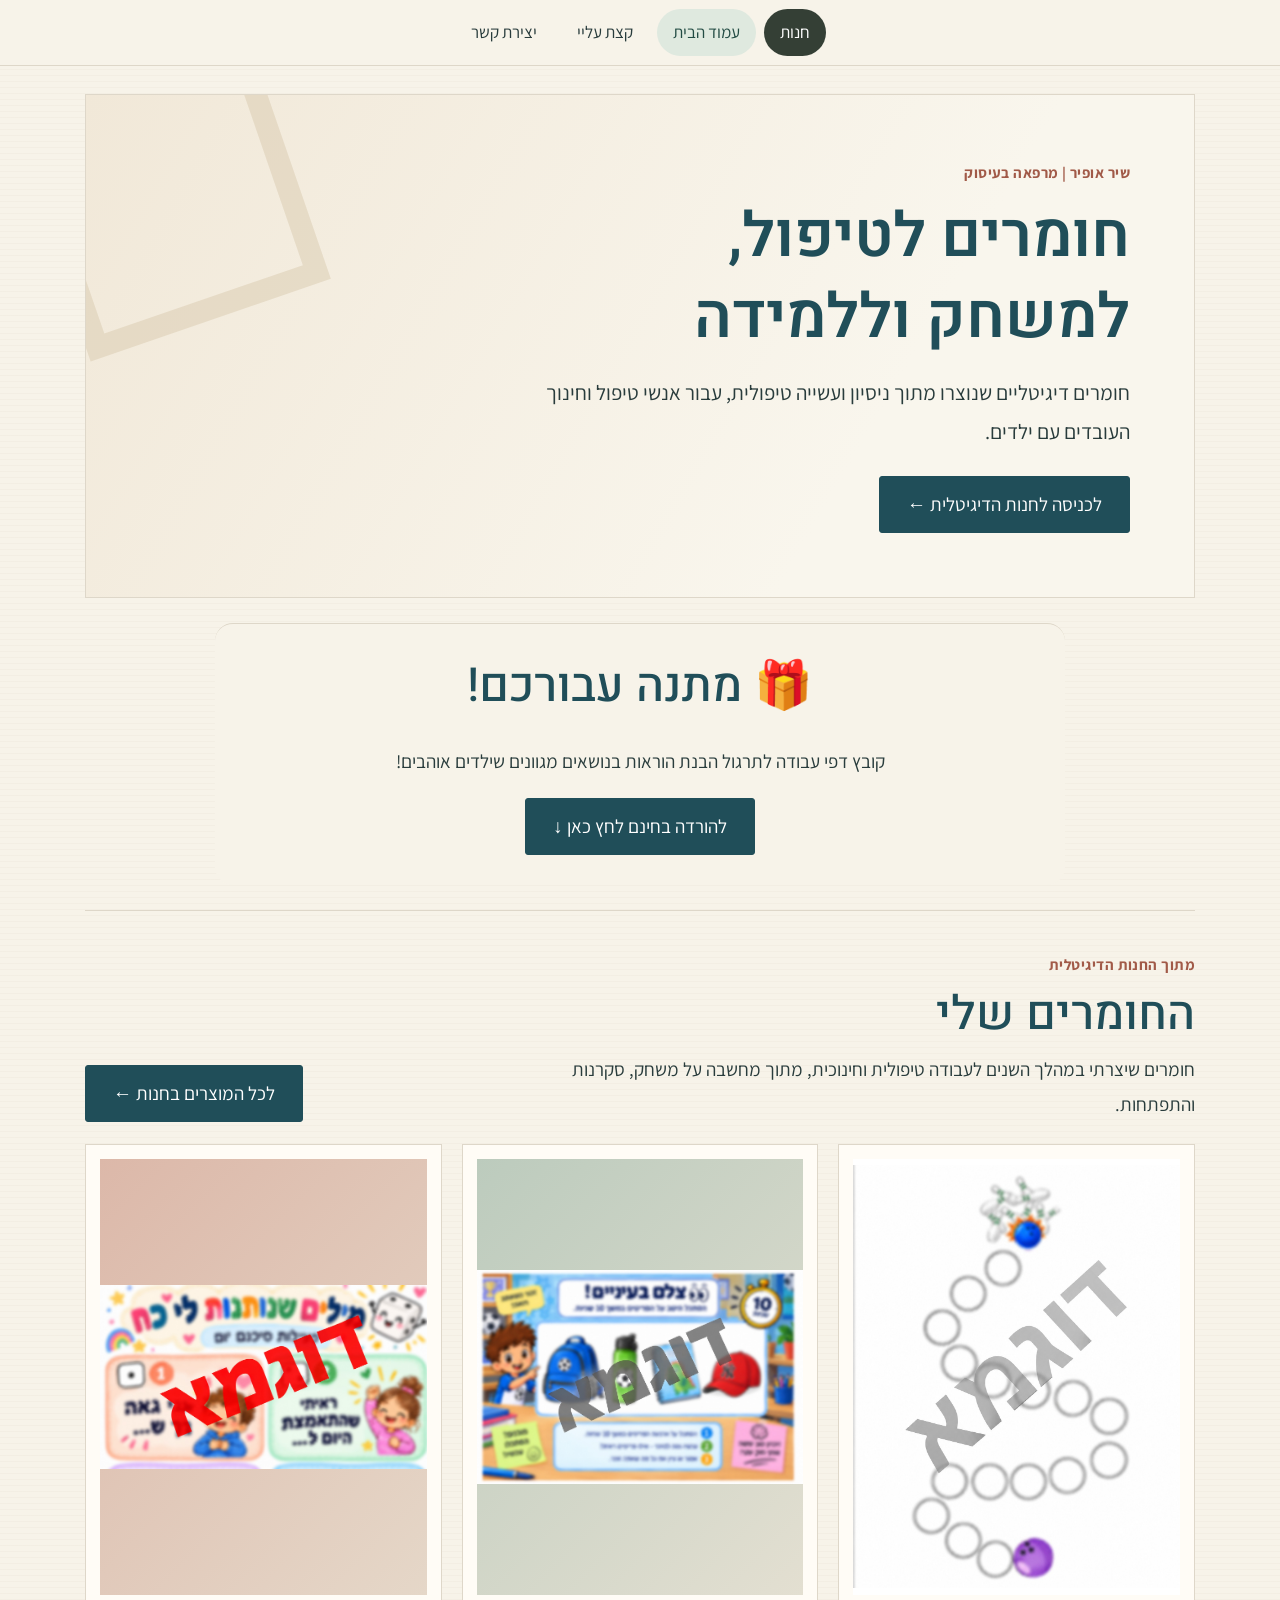
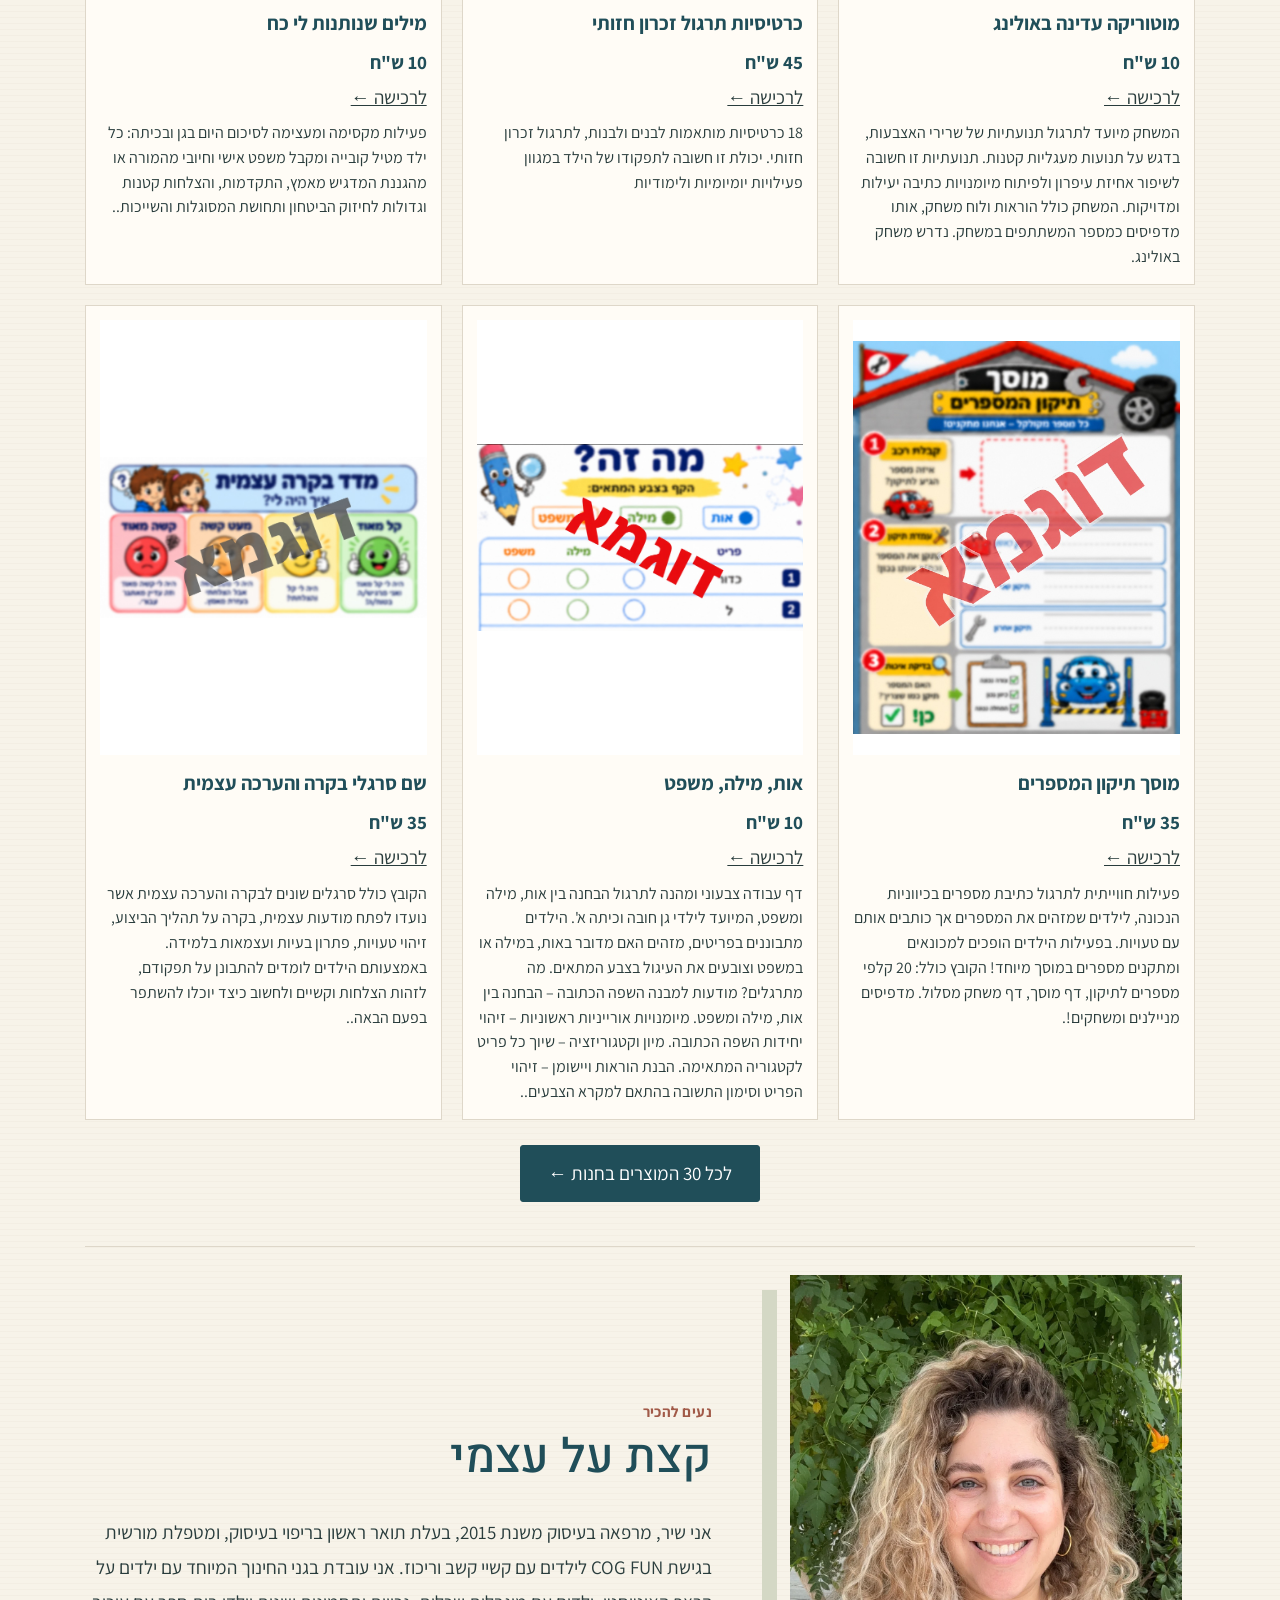
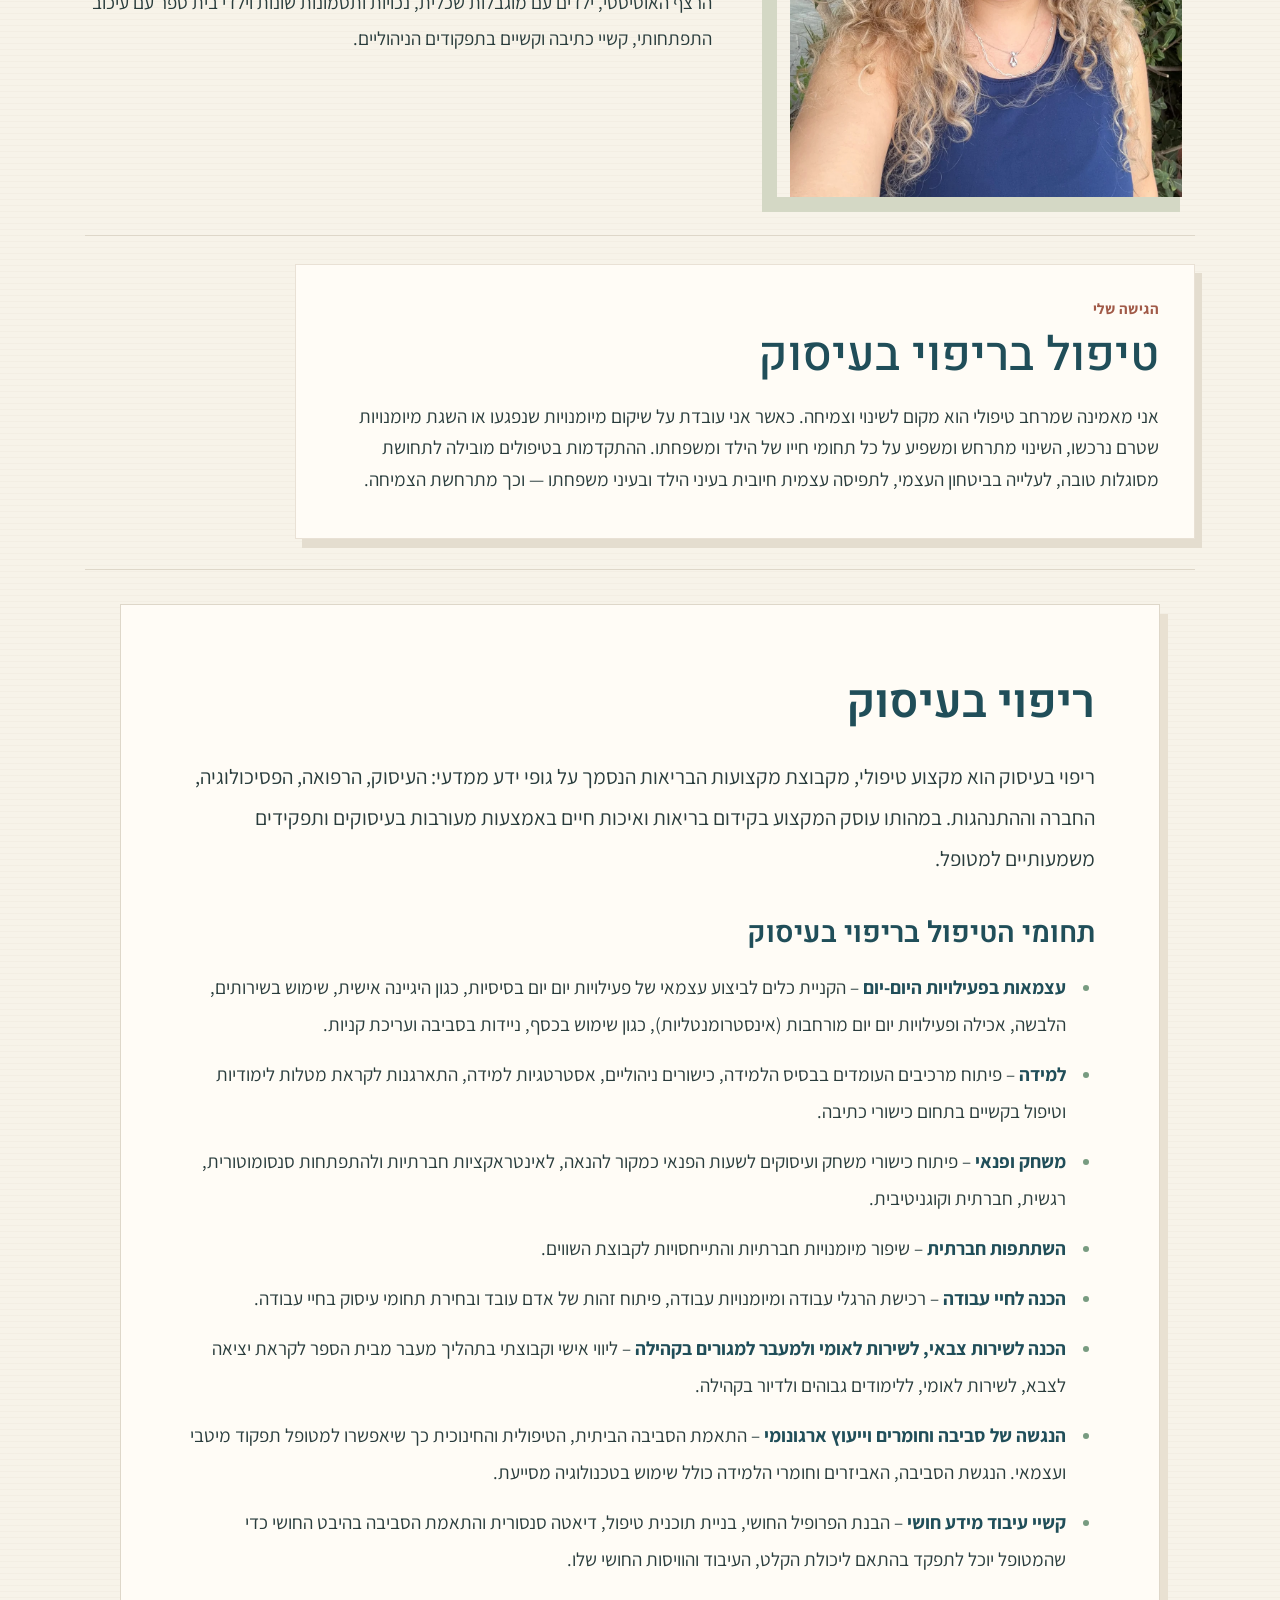
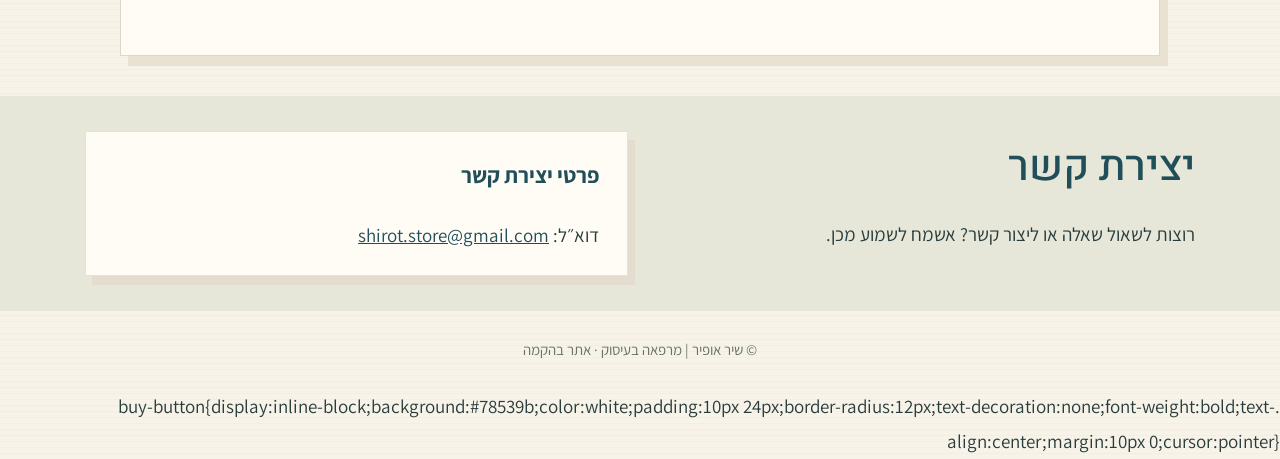
==== commit 8b11b409: "NEW" ====
--- a/index.html
+++ b/index.html
@@ -18,7 +18,15 @@
 </head>
 <body>
 	<header><nav aria-label="ניווט ראשי" class="nav"><div class="links"><a class="nav-shop" href="#shop">חנות</a><a href="#home">עמוד הבית</a><a href="#about">קצת עליי</a><a href="#contact">יצירת קשר</a></div></nav></header>
-	<main id="home-page"><div class="wrap"><section class="shop-hero"><div class="eyebrow">שיר אופיר | מרפאה בעיסוק</div><h1>חומרים לטיפול,<br/>למשחק וללמידה</h1><p>חומרים דיגיטליים שנוצרו מתוך ניסיון ועשייה טיפולית, עבור אנשי טיפול וחינוך העובדים עם ילדים.</p><a class="button" href="#shop">לכניסה לחנות הדיגיטלית ←</a></section><section class="section featured-products" id="featured"><div class="featured-heading"><div><div class="eyebrow">מתוך החנות הדיגיטלית</div><h2>החומרים שלי</h2><p>חומרים שיצרתי במהלך השנים לעבודה טיפולית וחינוכית, מתוך מחשבה על משחק, סקרנות והתפתחות.</p></div><a class="button" href="#shop">לכל המוצרים בחנות ←</a></div><div class="featured-grid"><article class="tile">
+	<main id="home-page"><div class="wrap"><section class="shop-hero"><div class="eyebrow">שיר אופיר | מרפאה בעיסוק</div><h1>חומרים לטיפול,<br/>למשחק וללמידה</h1><p>חומרים דיגיטליים שנוצרו מתוך ניסיון ועשייה טיפולית, עבור אנשי טיפול וחינוך העובדים עם ילדים.</p><a class="button" href="#shop">לכניסה לחנות הדיגיטלית ←</a></section>
+<section class="section" id="free-download"
+style="text-align:center; background:#f7f3e9; padding:30px 20px; border-radius:18px; margin:25px auto; max-width:850px;">
+  <h2>🎁 מתנה עבורכם!</h2>
+  <p>קובץ דפי עבודה לתרגול הבנת הוראות בנושאים מגוונים שילדים אוהבים!</p>
+  <a class="button" href="images/free-gift.pdf" download="free-gift.pdf">להורדה בחינם לחץ כאן ↓</a>
+</section>
+<section class="section featured-products" id="featured">
+<div class="featured-heading"><div><div class="eyebrow">מתוך החנות הדיגיטלית</div><h2>החומרים שלי</h2><p>חומרים שיצרתי במהלך השנים לעבודה טיפולית וחינוכית, מתוך מחשבה על משחק, סקרנות והתפתחות.</p></div><a class="button" href="#shop">לכל המוצרים בחנות ←</a></div><div class="featured-grid"><article class="tile">
 	<div class="tile-art"><a href="https://forms.gle/zDMfMYQcKBKS87Uf6" target="_blank" rel="noopener noreferrer"><img alt="תמונת מוצר 01" loading="lazy" src="images/product-01.jpeg"/></a></div>
 	<h3>מוטוריקה עדינה באולינג</h3><p class="product-price">10 ש"ח</p><a href="https://forms.gle/zDMfMYQcKBKS87Uf6" target="_blank" rel="noopener noreferrer" class="buy-button">לרכישה ←</a><p class="product-description">המשחק מיועד לתרגול תנועתיות של שרירי האצבעות, בדגש על תנועות מעגליות קטנות. תנועתיות זו חשובה לשיפור אחיזת עיפרון ולפיתוח מיומנויות כתיבה יעילות ומדויקות. המשחק כולל הוראות ולוח משחק, אותו מדפיסים כמספר המשתתפים במשחק. נדרש משחק באולינג.</p></article><article class="tile"><div class="tile-art">
 	<a href="https://forms.gle/zDMfMYQcKBKS87Uf6" target="_blank" rel="noopener noreferrer"><img alt="תמונת מוצר 02" loading="lazy" src="images/product-02.jpeg"/></a></div><h3>כרטיסיות תרגול זכרון חזותי</h3><p class="product-price">45 ש"ח</p><a href="https://forms.gle/zDMfMYQcKBKS87Uf6" target="_blank" rel="noopener noreferrer" class="buy-button">לרכישה ←</a><p class="product-description">18 כרטיסיות מותאמות לבנים ולבנות, לתרגול זכרון חזותי. יכולת זו חשובה לתפקודו של הילד במגוון פעילויות יומיומיות ולימודיות</p></article><article class="tile"><div class="tile-art">
@@ -26,7 +34,7 @@
 	<a href="https://forms.gle/zDMfMYQcKBKS87Uf6" target="_blank" rel="noopener noreferrer"><img alt="תמונת מוצר 04" loading="lazy" src="images/product-04.jpeg"/></a></div><h3>מוסך תיקון המספרים</h3><p class="product-price">35 ש"ח</p><a href="https://forms.gle/zDMfMYQcKBKS87Uf6" target="_blank" rel="noopener noreferrer" class="buy-button">לרכישה ←</a><p class="product-description">פעילות חווייתית לתרגול כתיבת מספרים בכיווניות הנכונה, לילדים שמזהים את המספרים אך כותבים אותם עם טעויות. בפעילות הילדים הופכים למכונאים ומתקנים מספרים במוסך מיוחד! הקובץ כולל: 20 קלפי מספרים לתיקון, דף מוסך, דף משחק מסלול. מדפיסים מניילנים ומשחקים!.</p></article><article class="tile"><div class="tile-art">
 	<a href="https://forms.gle/zDMfMYQcKBKS87Uf6" target="_blank" rel="noopener noreferrer"><img alt="תמונת מוצר 05" loading="lazy" src="images/product-05.jpeg"/></a></div><h3>אות, מילה, משפט</h3><p class="product-price">10 ש"ח</p><a href="https://forms.gle/zDMfMYQcKBKS87Uf6" target="_blank" rel="noopener noreferrer" class="buy-button">לרכישה ←</a><p class="product-description">דף עבודה צבעוני ומהנה לתרגול הבחנה בין אות, מילה ומשפט, המיועד לילדי גן חובה וכיתה א'. הילדים מתבוננים בפריטים, מזהים האם מדובר באות, במילה או במשפט וצובעים את העיגול בצבע המתאים. מה מתרגלים? מודעות למבנה השפה הכתובה – הבחנה בין אות, מילה ומשפט. מיומנויות אורייניות ראשוניות – זיהוי יחידות השפה הכתובה. מיון וקטגוריזציה – שיוך כל פריט לקטגוריה המתאימה. הבנת הוראות ויישומן – זיהוי הפריט וסימון התשובה בהתאם למקרא הצבעים..</p></article><article class="tile"><div class="tile-art">
 	<a href="https://forms.gle/zDMfMYQcKBKS87Uf6" target="_blank" rel="noopener noreferrer"><img alt="תמונת מוצר 06" loading="lazy" src="images/product-06.jpeg"/></a></div><h3>שם סרגלי בקרה והערכה עצמית</h3><p class="product-price">35 ש"ח</p><a href="https://forms.gle/zDMfMYQcKBKS87Uf6" target="_blank" rel="noopener noreferrer" class="buy-button">לרכישה ←</a><p class="product-description">הקובץ כולל סרגלים שונים לבקרה והערכה עצמית אשר נועדו לפתח מודעות עצמית, בקרה על תהליך הביצוע, זיהוי טעויות, פתרון בעיות ועצמאות בלמידה. באמצעותם הילדים לומדים להתבונן על תפקודם, לזהות הצלחות וקשיים ולחשוב כיצד יוכלו להשתפר בפעם הבאה..</p></article></div><div class="featured-bottom"><a class="button" href="#shop">לכל 30 המוצרים בחנות ←</a></div></section><section class="section about-secondary" id="about"><div class="two">
-	<img alt="תמונה של שיר אופיר על רקע צמחייה" class="portrait" src="images/shir-photo.webp"/><div><div class="eyebrow">נעים להכיר</div><h2>קצת על עצמי</h2><p>אני שיר, מרפאה בעיסוק משנת 2015, בעלת תואר ראשון בריפוי בעיסוק, ומטפלת מורשית בגישת COG FUN לילדים עם קשיי קשב וריכוז. אני עובדת בגני החינוך המיוחד עם ילדים על הרצף האוטיסטי, ילדים עם מוגבלות שכלית, נכויות ותסמונות שונות וילדי בית ספר עם עיכוב התפתחותי, קשיי כתיבה וקשיים בתפקודים הניהוליים.</p></div></div></section><section class="section approach-shop" id="approach-shop"><div class="approach-shop-grid single-column"><div class="approach-column"><div class="therapy"><div class="paper"><div class="eyebrow">הגישה שלי</div><h2>טיפול בריפוי בעיסוק</h2><p>אני מאמינה שמרחב טיפולי הוא מקום לשינוי וצמיחה. כאשר אני עובדת על שיקום מיומנויות שנפגעו או השגת מיומנויות שטרם נרכשו, השינוי מתרחש ומשפיע על כל תחומי חייו של הילד ומשפחתו. ההתקדמות בטיפולים מובילה לתחושת מסוגלות טובה, לעלייה בביטחון העצמי, לתפיסה עצמית חיובית בעיני הילד ובעיני משפחתו — וכך מתרחשת הצמיחה.</p></div><div aria-hidden="true" class="therapy-deco"></div></div></div></div></section><section class="section occupational" id="occupational"><div class="wrap occupation-paper"><h2>ריפוי בעיסוק</h2><p class="occupation-intro">ריפוי בעיסוק הוא מקצוע טיפולי, מקבוצת מקצועות הבריאות הנסמך על גופי ידע ממדעי: העיסוק, הרפואה, הפסיכולוגיה, החברה וההתנהגות. במהותו עוסק המקצוע בקידום בריאות ואיכות חיים באמצעות מעורבות בעיסוקים ותפקידים משמעותיים למטופל.</p><h3>תחומי הטיפול בריפוי בעיסוק</h3><ul class="occupation-list"><li><strong>עצמאות בפעילויות היום-יום</strong> – הקניית כלים לביצוע עצמאי של פעילויות יום יום בסיסיות, כגון היגיינה אישית, שימוש בשירותים, הלבשה, אכילה ופעילויות יום יום מורחבות (אינסטרומנטליות), כגון שימוש בכסף, ניידות בסביבה ועריכת קניות.</li><li><strong>למידה</strong> – פיתוח מרכיבים העומדים בבסיס הלמידה, כישורים ניהוליים, אסטרטגיות למידה, התארגנות לקראת מטלות לימודיות וטיפול בקשיים בתחום כישורי כתיבה.</li><li><strong>משחק ופנאי</strong> – פיתוח כישורי משחק ועיסוקים לשעות הפנאי כמקור להנאה, לאינטראקציות חברתיות ולהתפתחות סנסומוטורית, רגשית, חברתית וקוגניטיבית.</li><li><strong>השתתפות חברתית</strong> – שיפור מיומנויות חברתיות והתייחסויות לקבוצת השווים.</li><li><strong>הכנה לחיי עבודה</strong> – רכישת הרגלי עבודה ומיומנויות עבודה, פיתוח זהות של אדם עובד ובחירת תחומי עיסוק בחיי עבודה.</li><li><strong>הכנה לשירות צבאי, לשירות לאומי ולמעבר למגורים בקהילה</strong> – ליווי אישי וקבוצתי בתהליך מעבר מבית הספר לקראת יציאה לצבא, לשירות לאומי, ללימודים גבוהים ולדיור בקהילה.</li><li><strong>הנגשה של סביבה וחומרים וייעוץ ארגונומי</strong> – התאמת הסביבה הביתית, הטיפולית והחינוכית כך שיאפשרו למטופל תפקוד מיטבי ועצמאי. הנגשת הסביבה, האביזרים וחומרי הלמידה כולל שימוש בטכנולוגיה מסייעת.</li><li><strong>קשיי עיבוד מידע חושי</strong> – הבנת הפרופיל החושי, בניית תוכנית טיפול, דיאטה סנסורית והתאמת הסביבה בהיבט החושי כדי שהמטופל יוכל לתפקד בהתאם ליכולת הקלט, העיבוד והוויסות החושי שלו.</li></ul></div></section></div><section class="contact" id="contact"><div class="wrap contact-grid"><div><h2>יצירת קשר</h2><p>רוצות לשאול שאלה או ליצור קשר? אשמח לשמוע מכן.</p></div><div><div class="paper"><h3 style="margin-top:0;color:var(--ink)">פרטי יצירת קשר</h3><p>דוא״ל: <a dir="ltr" href="mailto:shirot.store@gmail.com" style="color:var(--ink);text-decoration:underline;overflow-wrap:anywhere">shirot.store@gmail.com</a></p></div></div></div></section></main><main hidden="" id="shop-page"><section class="shophead"><h1>החנות הדיגיטלית</h1><p>חומרים שיצרתי במהלך השנים לעבודה טיפולית וחינוכית, מתוך מחשבה על משחק, סקרנות והתפתחות.</p><p class="note">החנות בהכנה — המוצרים יתווספו בקרוב.</p></section><div class="coming"><article class="tile"><div class="tile-art">
+	<img alt="תמונה של שיר אופיר על רקע צמחייה" class="portrait" src="images/shir-photo.webp"/><div><div class="eyebrow">נעים להכיר</div><h2>קצת על עצמי</h2><p>אני שיר, מרפאה בעיסוק משנת 2015, בעלת תואר ראשון בריפוי בעיסוק, ומטפלת מורשית בגישת COG FUN לילדים עם קשיי קשב וריכוז. אני עובדת בגני החינוך המיוחד עם ילדים על הרצף האוטיסטי, ילדים עם מוגבלות שכלית, נכויות ותסמונות שונות וילדי בית ספר עם עיכוב התפתחותי, קשיי כתיבה וקשיים בתפקודים הניהוליים.</p></div></div></section><section class="section approach-shop" id="approach-shop"><div class="approach-shop-grid single-column"><div class="approach-column"><div class="therapy"><div class="paper"><div class="eyebrow">הגישה שלי</div><h2>טיפול בריפוי בעיסוק</h2><p>אני מאמינה שמרחב טיפולי הוא מקום לשינוי וצמיחה. כאשר אני עובדת על שיקום מיומנויות שנפגעו או השגת מיומנויות שטרם נרכשו, השינוי מתרחש ומשפיע על כל תחומי חייו של הילד ומשפחתו. ההתקדמות בטיפולים מובילה לתחושת מסוגלות טובה, לעלייה בביטחון העצמי, לתפיסה עצמית חיובית בעיני הילד ובעיני משפחתו — וכך מתרחשת הצמיחה.</p></div><div aria-hidden="true" class="therapy-deco"></div></div></div></div></section><section class="section occupational" id="occupational"><div class="wrap occupation-paper"><h2>ריפוי בעיסוק</h2><p class="occupation-intro">ריפוי בעיסוק הוא מקצוע טיפולי, מקבוצת מקצועות הבריאות הנסמך על גופי ידע ממדעי: העיסוק, הרפואה, הפסיכולוגיה, החברה וההתנהגות. במהותו עוסק המקצוע בקידום בריאות ואיכות חיים באמצעות מעורבות בעיסוקים ותפקידים משמעותיים למטופל.</p><h3>תחומי הטיפול בריפוי בעיסוק</h3><ul class="occupation-list"><li><strong>עצמאות בפעילויות היום-יום</strong> – הקניית כלים לביצוע עצמאי של פעילויות יום יום בסיסיות, כגון היגיינה אישית, שימוש בשירותים, הלבשה, אכילה ופעילויות יום יום מורחבות (אינסטרומנטליות), כגון שימוש בכסף, ניידות בסביבה ועריכת קניות.</li><li><strong>למידה</strong> – פיתוח מרכיבים העומדים בבסיס הלמידה, כישורים ניהוליים, אסטרטגיות למידה, התארגנות לקראת מטלות לימודיות וטיפול בקשיים בתחום כישורי כתיבה.</li><li><strong>משחק ופנאי</strong> – פיתוח כישורי משחק ועיסוקים לשעות הפנאי כמקור להנאה, לאינטראקציות חברתיות ולהתפתחות סנסומוטורית, רגשית, חברתית וקוגניטיבית.</li><li><strong>השתתפות חברתית</strong> – שיפור מיומנויות חברתיות והתייחסויות לקבוצת השווים.</li><li><strong>הכנה לחיי עבודה</strong> – רכישת הרגלי עבודה ומיומנויות עבודה, פיתוח זהות של אדם עובד ובחירת תחומי עיסוק בחיי עבודה.</li><li><strong>הכנה לשירות צבאי, לשירות לאומי ולמעבר למגורים בקהילה</strong> – ליווי אישי וקבוצתי בתהליך מעבר מבית הספר לקראת יציאה לצבא, לשירות לאומי, ללימודים גבוהים ולדיור בקהילה.</li><li><strong>הנגשה של סביבה וחומרים וייעוץ ארגונומי</strong> – התאמת הסביבה הביתית, הטיפולית והחינוכית כך שיאפשרו למטופל תפקוד מיטבי ועצמאי. הנגשת הסביבה, האביזרים וחומרי הלמידה כולל שימוש בטכנולוגיה מסייעת.</li><li><strong>קשיי עיבוד מידע חושי</strong> – הבנת הפרופיל החושי, בניית תוכנית טיפול, דיאטה סנסורית והתאמת הסביבה בהיבט החושי כדי שהמטופל יוכל לתפקד בהתאם ליכולת הקלט, העיבוד והוויסות החושי שלו.</li></ul></div></section></div><section class="contact" id="contact"><div class="wrap contact-grid"><div><h2>יצירת קשר</h2><p>רוצות לשאול שאלה או ליצור קשר? אשמח לשמוע מכן.</p></div><div><div class="paper"><h3 style="margin-top:0;color:var(--ink)">פרטי יצירת קשר</h3><p>דוא״ל: <a dir="ltr" href="mailto:shirot.store@gmail.com" style="color:var(--ink);text-decoration:underline;overflow-wrap:anywhere">shirot.store@gmail.com</a></p></div></div></div></section></main><main hidden="" id="shop-page"><section class="shophead"><h1>החנות הדיגיטלית</h1><p>חומרים שיצרתי במהלך השנים לעבודה טיפולית וחינוכית, מתוך מחשבה על משחק, סקרנות והתפתחות.</p></section><div class="coming"><article class="tile"><div class="tile-art">
 	<a href="https://forms.gle/zDMfMYQcKBKS87Uf6" target="_blank" rel="noopener noreferrer"><img alt="תמונת מוצר 01" loading="lazy" src="images/product-01.jpeg"/></a></div><h3>מוטוריקה עדינה באולינג</h3><p class="product-price">10 ש"ח</p><a href="https://forms.gle/zDMfMYQcKBKS87Uf6" target="_blank" rel="noopener noreferrer" class="buy-button">לרכישה ←</a><p class="product-description">המשחק מיועד לתרגול תנועתיות של שרירי האצבעות, בדגש על תנועות מעגליות קטנות. תנועתיות זו חשובה לשיפור אחיזת עיפרון ולפיתוח מיומנויות כתיבה יעילות ומדויקות. המשחק כולל הוראות ולוח משחק, אותו מדפיסים כמספר המשתתפים במשחק. נדרש משחק באולינג.</p></article><article class="tile"><div class="tile-art">
 	<a href="https://forms.gle/zDMfMYQcKBKS87Uf6" target="_blank" rel="noopener noreferrer"><img alt="תמונת מוצר 02" loading="lazy" src="images/product-02.jpeg"/></a></div><h3>כרטיסיות תרגול זכרון חזותי</h3><p class="product-price">45 ש"ח</p><a href="https://forms.gle/zDMfMYQcKBKS87Uf6" target="_blank" rel="noopener noreferrer" class="buy-button">לרכישה ←</a><p class="product-description">18 כרטיסיות מותאמות לבנים ולבנות, לתרגול זכרון חזותי. יכולת זו חשובה לתפקודו של הילד במגוון פעילויות יומיומיות ולימודיות.</p></article><article class="tile"><div class="tile-art">
 	<a href="https://forms.gle/zDMfMYQcKBKS87Uf6" target="_blank" rel="noopener noreferrer"><img alt="תמונת מוצר 03" loading="lazy" src="images/product-03.jpeg"/></a></div><h3>מילים שנותנות לי כח</h3><p class="product-price">10 ש"ח</p><a href="https://forms.gle/zDMfMYQcKBKS87Uf6" target="_blank" rel="noopener noreferrer" class="buy-button">לרכישה ←</a><p class="product-description">פעילות מקסימה ומעצימה לסיכום היום בגן ובכיתה: כל ילד מטיל קובייה ומקבל משפט אישי וחיובי מהמורה או מהגננת המדגיש מאמץ, התקדמות, והצלחות קטנות וגדולות לחיזוק הביטחון ותחושת המסוגלות והשייכות..</p></article><article class="tile"><div class="tile-art">
@@ -41,5 +49,6 @@
 	<a href="https://forms.gle/zDMfMYQcKBKS87Uf6" target="_blank" rel="noopener noreferrer"><img alt="תמונת מוצר 12" loading="lazy" src="images/product-12.png"/></a></div><h3>גרפומוטוריקה- ציור צורות</h3><p class="product-price">65 ש"ח</p><a href="https://forms.gle/zDMfMYQcKBKS87Uf6" target="_blank" rel="noopener noreferrer" class="buy-button">לרכישה ←</a><p class="product-description">קובץ פעילות צבעוני ומזמין ללמידת צורות ותרגול גרפו-מוטורי. ציור צורות וקווי יסוד מהווים בסיס לפיתוח מיומנויות גרפומוטוריות ולהכנה לכתיבה. הילדים מוזמנים לצאת למסע בין עולמות מאוירים ומלאי דמיון, לעבור על הקווים המקווקווים ולהשלים את הצורות. הקובץ מכיל 25 תמונות מגוונות ללמידה..</p></article><article class="tile"><div class="tile-art">
 	<a href="https://forms.gle/zDMfMYQcKBKS87Uf6" target="_blank" rel="noopener noreferrer"><img alt="תמונת מוצר 13" loading="lazy" src="images/product-13.jpeg"/></a></div><h3>התארגנות בשיעור -לוחות חזותיים, מיפוי ופתקי חיזוק</h3><p class="product-price">35 ש"ח</p><a href="https://forms.gle/zDMfMYQcKBKS87Uf6" target="_blank" rel="noopener noreferrer" class="buy-button">לרכישה ←</a><p class="product-description">פיתוח מיומנויות התארגנות ועצמאות בקרב תלמידי בית הספר היסודי. הערכה כוללת שני לוחות התארגנות חזותיים, לבנים ולבנות, טופס מיפוי כיתתי לזיהוי קשיים בהתארגנות עבור המורה ופתקי חיזוק לגזירה ומתן לתלמידים. התמונות החזותיות מסייעות כתמיכה בהכנת הציוד הנדרש בתחילת השיעור, שמירה על שולחן וסביבת עבודה מסודרים., התארגנות בסיום השיעור והחזרת הציוד למקום. פיתוח עצמאות, אחריות ובקרה עצמית תוך הטמעת הרגלי סדר בזמן השיעור..</p></article><article class="tile"><div class="tile-art">
 	<a href="https://forms.gle/zDMfMYQcKBKS87Uf6" target="_blank" rel="noopener noreferrer"><img alt="תמונת מוצר 14" loading="lazy" src="images/product-14.png"/></a></div><h3>תרחישי משחק סימבולי- משחק בבובה</h3><p class="product-price">35 ש"ח</p><a href="https://forms.gle/zDMfMYQcKBKS87Uf6" target="_blank" rel="noopener noreferrer" class="buy-button">לרכישה ←</a><p class="product-description">רצפי פעולות – משחק סימבולי עם בובה קובץ זה נועד לתמוך בפיתוח מיומנויות משחק סימבולי באמצעות התנסות בתרחישים מחיי היומיום. הקובץ כולל 9 תרחישים שונים מעולמה של הבובה, כגון רחצה, הכנת אוכל, טיפול בבובה, התארגנות ויציאה לקניות. כל תרחיש מוצג באמצעות רצף חזותי ברור ומדורג. הרצפים מסייעים לילדים להבין את סדר הפעולות, לתכנן את מהלך המשחק, להרחיב את מגוון רעיונות המשחק ולפתח יכולת משחק עצמאית, מאורגנת ומגוונת. מתאים לשימוש בטיפול פרטני, בקבוצה ובמסגרת החינוכית..</p></article><article class="tile"><div class="tile-art">
-	<img alt="תמונת מוצר 15" loading="lazy" src="images/product-15.webp"/></div><h3>שם הקובץ 15</h3><p class="product-price">מחיר: יעודכן בהמשך</p><p class="product-description">כאן יופיע תיאור קצר של הקובץ, למי הוא מתאים ומה הוא כולל.</p></article><article class="tile"><div class="tile-art"><img alt="תמונת מוצר 16" loading="lazy" src="images/product-16.webp"/></div><h3>שם הקובץ 16</h3><p class="product-price">מחיר: יעודכן בהמשך</p><p class="product-description">כאן יופיע תיאור קצר של הקובץ, למי הוא מתאים ומה הוא כולל.</p></article><article class="tile"><div class="tile-art"><img alt="תמונת מוצר 17" loading="lazy" src="images/product-17.webp"/></div><h3>שם הקובץ 17</h3><p class="product-price">מחיר: יעודכן בהמשך</p><p class="product-description">כאן יופיע תיאור קצר של הקובץ, למי הוא מתאים ומה הוא כולל.</p></article><article class="tile"><div class="tile-art"><img alt="תמונת מוצר 18" loading="lazy" src="images/product-18.webp"/></div><h3>שם הקובץ 18</h3><p class="product-price">מחיר: יעודכן בהמשך</p><p class="product-description">כאן יופיע תיאור קצר של הקובץ, למי הוא מתאים ומה הוא כולל.</p></article><article class="tile"><div class="tile-art"><img alt="תמונת מוצר 19" loading="lazy" src="images/product-19.webp"/></div><h3>שם הקובץ 19</h3><p class="product-price">מחיר: יעודכן בהמשך</p><p class="product-description">כאן יופיע תיאור קצר של הקובץ, למי הוא מתאים ומה הוא כולל.</p></article><article class="tile"><div class="tile-art"><img alt="תמונת מוצר 20" loading="lazy" src="images/product-20.webp"/></div><h3>שם הקובץ 20</h3><p class="product-price">מחיר: יעודכן בהמשך</p><p class="product-description">כאן יופיע תיאור קצר של הקובץ, למי הוא מתאים ומה הוא כולל.</p></article><article class="tile"><div class="tile-art"><img alt="תמונת מוצר 21" loading="lazy" src="images/product-21.webp"/></div><h3>שם הקובץ 21</h3><p class="product-price">מחיר: יעודכן בהמשך</p><p class="product-description">כאן יופיע תיאור קצר של הקובץ, למי הוא מתאים ומה הוא כולל.</p></article><article class="tile"><div class="tile-art"><img alt="תמונת מוצר 22" loading="lazy" src="images/product-22.webp"/></div><h3>שם הקובץ 22</h3><p class="product-price">מחיר: יעודכן בהמשך</p><p class="product-description">כאן יופיע תיאור קצר של הקובץ, למי הוא מתאים ומה הוא כולל.</p></article><article class="tile"><div class="tile-art"><img alt="תמונת מוצר 23" loading="lazy" src="images/product-23.webp"/></div><h3>שם הקובץ 23</h3><p class="product-price">מחיר: יעודכן בהמשך</p><p class="product-description">כאן יופיע תיאור קצר של הקובץ, למי הוא מתאים ומה הוא כולל.</p></article><article class="tile"><div class="tile-art"><img alt="תמונת מוצר 24" loading="lazy" src="images/product-24.webp"/></div><h3>שם הקובץ 24</h3><p class="product-price">מחיר: יעודכן בהמשך</p><p class="product-description">כאן יופיע תיאור קצר של הקובץ, למי הוא מתאים ומה הוא כולל.</p></article><article class="tile"><div class="tile-art"><img alt="תמונת מוצר 25" loading="lazy" src="images/product-25.webp"/></div><h3>שם הקובץ 25</h3><p class="product-price">מחיר: יעודכן בהמשך</p><p class="product-description">כאן יופיע תיאור קצר של הקובץ, למי הוא מתאים ומה הוא כולל.</p></article><article class="tile"><div class="tile-art"><img alt="תמונת מוצר 26" loading="lazy" src="images/product-26.webp"/></div><h3>שם הקובץ 26</h3><p class="product-price">מחיר: יעודכן בהמשך</p><p class="product-description">כאן יופיע תיאור קצר של הקובץ, למי הוא מתאים ומה הוא כולל.</p></article><article class="tile"><div class="tile-art"><img alt="תמונת מוצר 27" loading="lazy" src="images/product-27.webp"/></div><h3>שם הקובץ 27</h3><p class="product-price">מחיר: יעודכן בהמשך</p><p class="product-description">כאן יופיע תיאור קצר של הקובץ, למי הוא מתאים ומה הוא כולל.</p></article><article class="tile"><div class="tile-art"><img alt="תמונת מוצר 28" loading="lazy" src="images/product-28.webp"/></div><h3>שם הקובץ 28</h3><p class="product-price">מחיר: יעודכן בהמשך</p><p class="product-description">כאן יופיע תיאור קצר של הקובץ, למי הוא מתאים ומה הוא כולל.</p></article><article class="tile"><div class="tile-art"><img alt="תמונת מוצר 29" loading="lazy" src="images/product-29.webp"/></div><h3>שם הקובץ 29</h3><p class="product-price">מחיר: יעודכן בהמשך</p><p class="product-description">כאן יופיע תיאור קצר של הקובץ, למי הוא מתאים ומה הוא כולל.</p></article><article class="tile"><div class="tile-art"><img alt="תמונת מוצר 30" loading="lazy" src="images/product-30.webp"/></div><h3>שם הקובץ 30</h3><p class="product-price">מחיר: יעודכן בהמשך</p><p class="product-description">כאן יופיע תיאור קצר של הקובץ, למי הוא מתאים ומה הוא כולל.</p></article></div><div class="shopnote"><strong>זכויות יוצרים ותנאי שימוש</strong><p>© כל הזכויות שמורות לשיר אופיר- מרפאה בעיסוק. קובץ זה מיועד לשימוש אישי בלבד. אין להעתיק, לצלם, לסרוק, לשכפל, לערוך, לשנות, להפיץ, לפרסם או להעביר את הקובץ, כולו או חלקו, לצד שלישי. אין לעשות בקובץ שימוש מסחרי או להפיצו בכל אמצעי, דיגיטלי או מודפס. הקבצים הינם קבצי PDF אותם מדפיסים. מומלץ לניילן. הקבצים והחומרים המוצעים באתר מיועדים להעשרה, ללמידה ולתרגול בלבד, ואינם מהווים תחליף לאבחון, לייעוץ או לטיפול מקצועי בריפוי בעיסוק. השימוש בחומרים הינו באחריות הרוכש ובהתאם לצורכי הילד וליכולותיו.</p></div><p style="margin-bottom:60px"><a class="button outline" href="#home">חזרה לעמוד הבית ←</a></p></main><footer class="footer">© שיר אופיר | מרפאה בעיסוק · אתר בהקמה</footer><script src="script.js"></script></body></html>
+	<!--img alt="תמונת מוצר 15" loading="lazy" src="images/product-15.webp"/></div><h3>דפי עבודה בנושא מילוי הוראות</h3><p class="product-price">25 ש"ח</p><p class="product-description">קובץ של דפי עבודה בנושא הבנת הוראות, התרגול נעשה בהקשר של נושאים שונים מעולם הילדים, כמו לונה פארק, גן שעשועים, כדורגל ועוד. לתרגול בצורה חוויתית ומהנה, לכיתות היסודי הנמוכות. .</p></article><article class="tile"><div class="tile-art"-->
+	<img alt="תמונת מוצר 16" loading="lazy" src="images/product-16.webp"/></div><h3>שם הקובץ 16</h3><p class="product-price">מחיר: יעודכן בהמשך</p><p class="product-description">כאן יופיע תיאור קצר של הקובץ, למי הוא מתאים ומה הוא כולל.</p></article><article class="tile"><div class="tile-art"><img alt="תמונת מוצר 17" loading="lazy" src="images/product-17.webp"/></div><h3>שם הקובץ 17</h3><p class="product-price">מחיר: יעודכן בהמשך</p><p class="product-description">כאן יופיע תיאור קצר של הקובץ, למי הוא מתאים ומה הוא כולל.</p></article><article class="tile"><div class="tile-art"><img alt="תמונת מוצר 18" loading="lazy" src="images/product-18.webp"/></div><h3>שם הקובץ 18</h3><p class="product-price">מחיר: יעודכן בהמשך</p><p class="product-description">כאן יופיע תיאור קצר של הקובץ, למי הוא מתאים ומה הוא כולל.</p></article><article class="tile"><div class="tile-art"><img alt="תמונת מוצר 19" loading="lazy" src="images/product-19.webp"/></div><h3>שם הקובץ 19</h3><p class="product-price">מחיר: יעודכן בהמשך</p><p class="product-description">כאן יופיע תיאור קצר של הקובץ, למי הוא מתאים ומה הוא כולל.</p></article><article class="tile"><div class="tile-art"><img alt="תמונת מוצר 20" loading="lazy" src="images/product-20.webp"/></div><h3>שם הקובץ 20</h3><p class="product-price">מחיר: יעודכן בהמשך</p><p class="product-description">כאן יופיע תיאור קצר של הקובץ, למי הוא מתאים ומה הוא כולל.</p></article><article class="tile"><div class="tile-art"><img alt="תמונת מוצר 21" loading="lazy" src="images/product-21.webp"/></div><h3>שם הקובץ 21</h3><p class="product-price">מחיר: יעודכן בהמשך</p><p class="product-description">כאן יופיע תיאור קצר של הקובץ, למי הוא מתאים ומה הוא כולל.</p></article><article class="tile"><div class="tile-art"><img alt="תמונת מוצר 22" loading="lazy" src="images/product-22.webp"/></div><h3>שם הקובץ 22</h3><p class="product-price">מחיר: יעודכן בהמשך</p><p class="product-description">כאן יופיע תיאור קצר של הקובץ, למי הוא מתאים ומה הוא כולל.</p></article><article class="tile"><div class="tile-art"><img alt="תמונת מוצר 23" loading="lazy" src="images/product-23.webp"/></div><h3>שם הקובץ 23</h3><p class="product-price">מחיר: יעודכן בהמשך</p><p class="product-description">כאן יופיע תיאור קצר של הקובץ, למי הוא מתאים ומה הוא כולל.</p></article><article class="tile"><div class="tile-art"><img alt="תמונת מוצר 24" loading="lazy" src="images/product-24.webp"/></div><h3>שם הקובץ 24</h3><p class="product-price">מחיר: יעודכן בהמשך</p><p class="product-description">כאן יופיע תיאור קצר של הקובץ, למי הוא מתאים ומה הוא כולל.</p></article><article class="tile"><div class="tile-art"><img alt="תמונת מוצר 25" loading="lazy" src="images/product-25.webp"/></div><h3>שם הקובץ 25</h3><p class="product-price">מחיר: יעודכן בהמשך</p><p class="product-description">כאן יופיע תיאור קצר של הקובץ, למי הוא מתאים ומה הוא כולל.</p></article><article class="tile"><div class="tile-art"><img alt="תמונת מוצר 26" loading="lazy" src="images/product-26.webp"/></div><h3>שם הקובץ 26</h3><p class="product-price">מחיר: יעודכן בהמשך</p><p class="product-description">כאן יופיע תיאור קצר של הקובץ, למי הוא מתאים ומה הוא כולל.</p></article><article class="tile"><div class="tile-art"><img alt="תמונת מוצר 27" loading="lazy" src="images/product-27.webp"/></div><h3>שם הקובץ 27</h3><p class="product-price">מחיר: יעודכן בהמשך</p><p class="product-description">כאן יופיע תיאור קצר של הקובץ, למי הוא מתאים ומה הוא כולל.</p></article><article class="tile"><div class="tile-art"><img alt="תמונת מוצר 28" loading="lazy" src="images/product-28.webp"/></div><h3>שם הקובץ 28</h3><p class="product-price">מחיר: יעודכן בהמשך</p><p class="product-description">כאן יופיע תיאור קצר של הקובץ, למי הוא מתאים ומה הוא כולל.</p></article><article class="tile"><div class="tile-art"><img alt="תמונת מוצר 29" loading="lazy" src="images/product-29.webp"/></div><h3>שם הקובץ 29</h3><p class="product-price">מחיר: יעודכן בהמשך</p><p class="product-description">כאן יופיע תיאור קצר של הקובץ, למי הוא מתאים ומה הוא כולל.</p></article><article class="tile"><div class="tile-art"><img alt="תמונת מוצר 30" loading="lazy" src="images/product-30.webp"/></div><h3>שם הקובץ 30</h3><p class="product-price">מחיר: יעודכן בהמשך</p><p class="product-description">כאן יופיע תיאור קצר של הקובץ, למי הוא מתאים ומה הוא כולל.</p></article></div><div class="shopnote"><strong>זכויות יוצרים ותנאי שימוש</strong><p>© כל הזכויות שמורות לשיר אופיר- מרפאה בעיסוק. קובץ זה מיועד לשימוש אישי בלבד. אין להעתיק, לצלם, לסרוק, לשכפל, לערוך, לשנות, להפיץ, לפרסם או להעביר את הקובץ, כולו או חלקו, לצד שלישי. אין לעשות בקובץ שימוש מסחרי או להפיצו בכל אמצעי, דיגיטלי או מודפס. הקבצים הינם קבצי PDF אותם מדפיסים. מומלץ לניילן. הקבצים והחומרים המוצעים באתר מיועדים להעשרה, ללמידה ולתרגול בלבד, ואינם מהווים תחליף לאבחון, לייעוץ או לטיפול מקצועי בריפוי בעיסוק. השימוש בחומרים הינו באחריות הרוכש ובהתאם לצורכי הילד וליכולותיו.</p></div><p style="margin-bottom:60px"><a class="button outline" href="#home">חזרה לעמוד הבית ←</a></p></main><footer class="footer">© שיר אופיר | מרפאה בעיסוק · אתר בהקמה</footer><script src="script.js"></script></body></html>
 	.buy-button{display:inline-block;background:#78539b;color:white;padding:10px 24px;border-radius:12px;text-decoration:none;font-weight:bold;text-align:center;margin:10px 0;cursor:pointer}
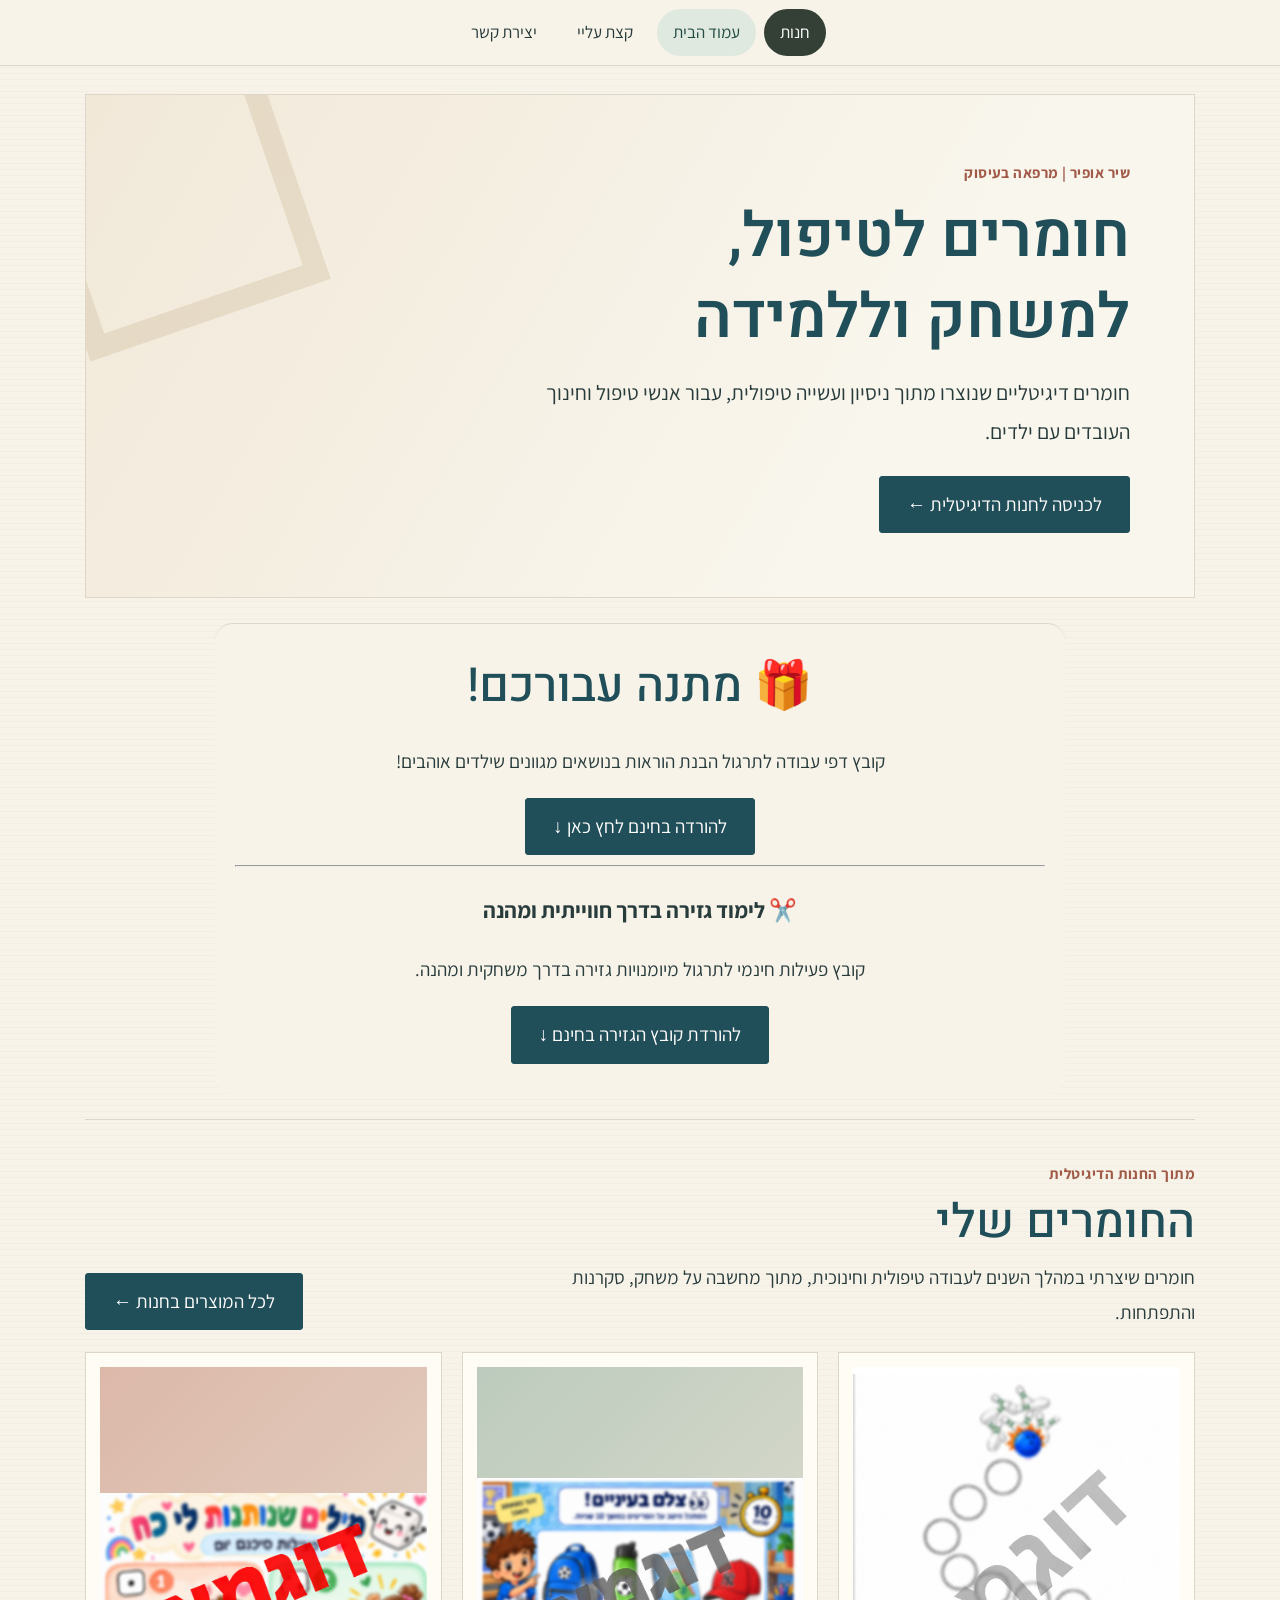
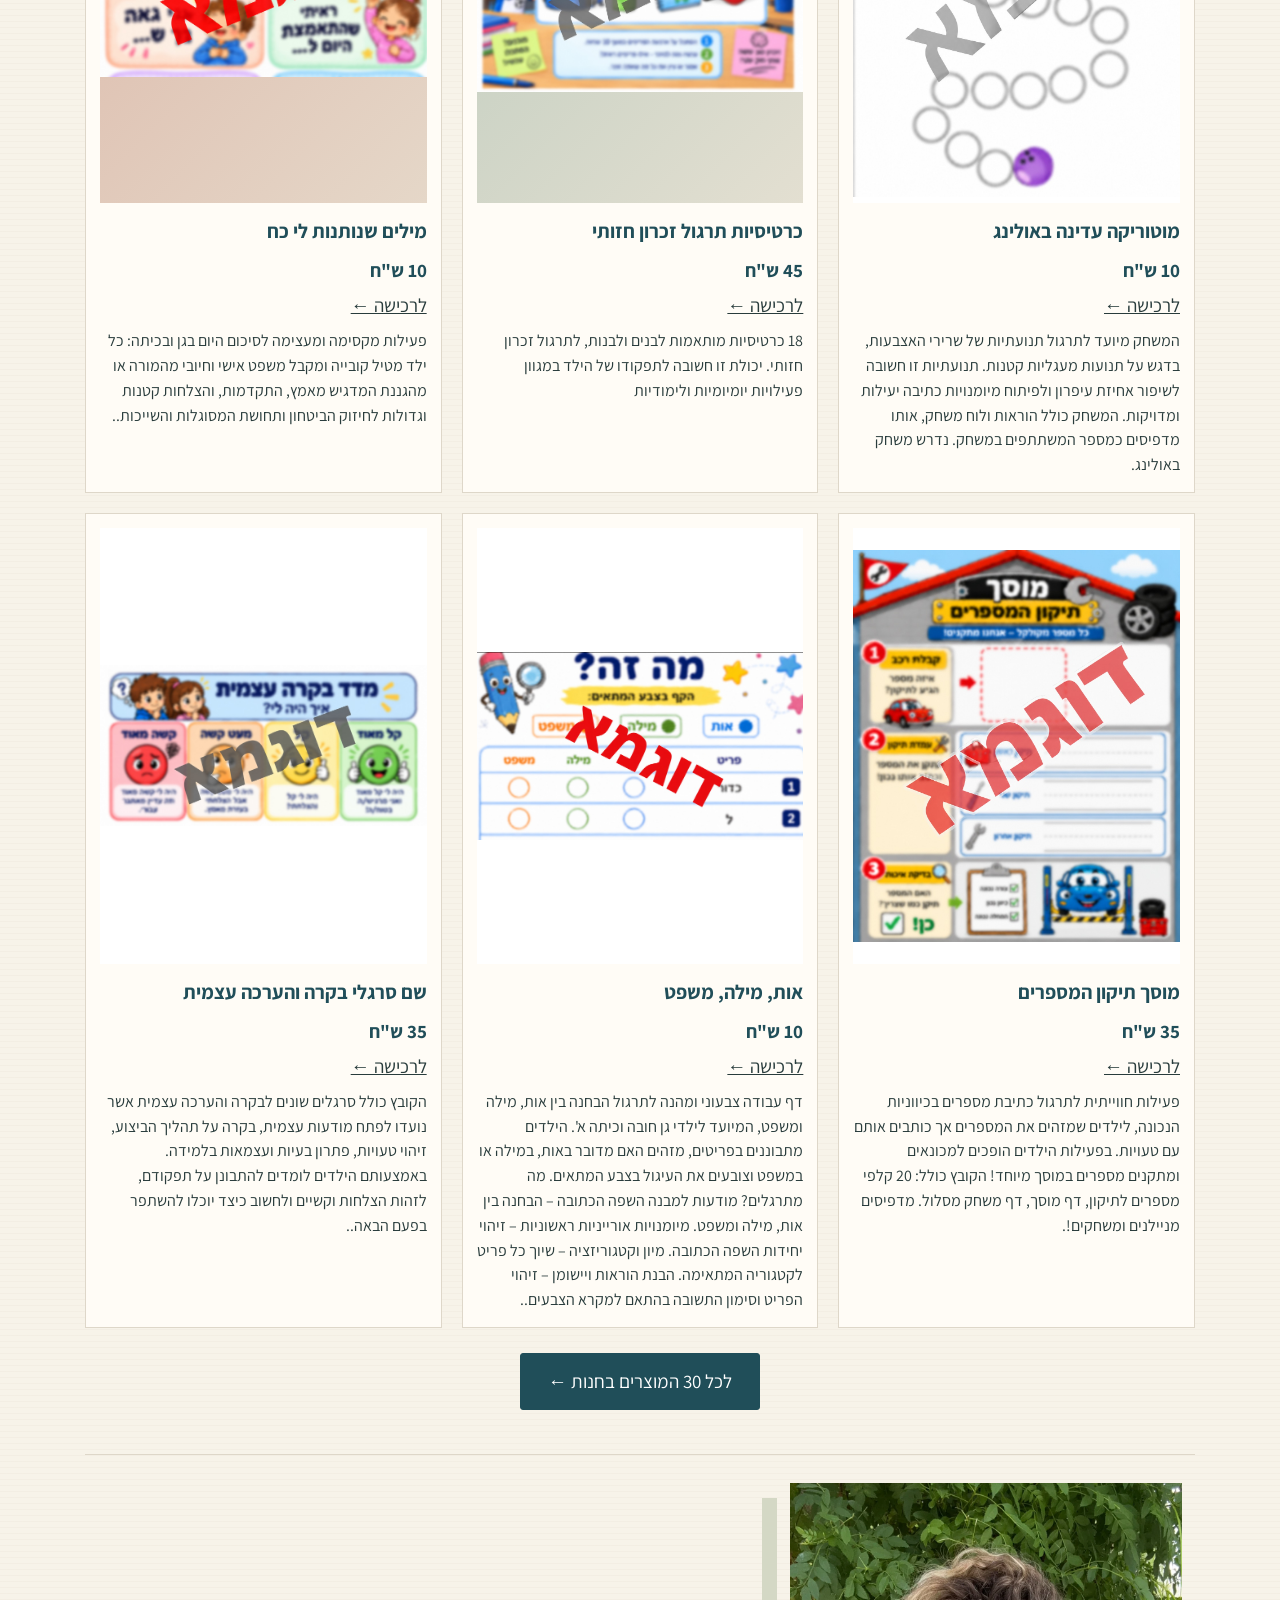
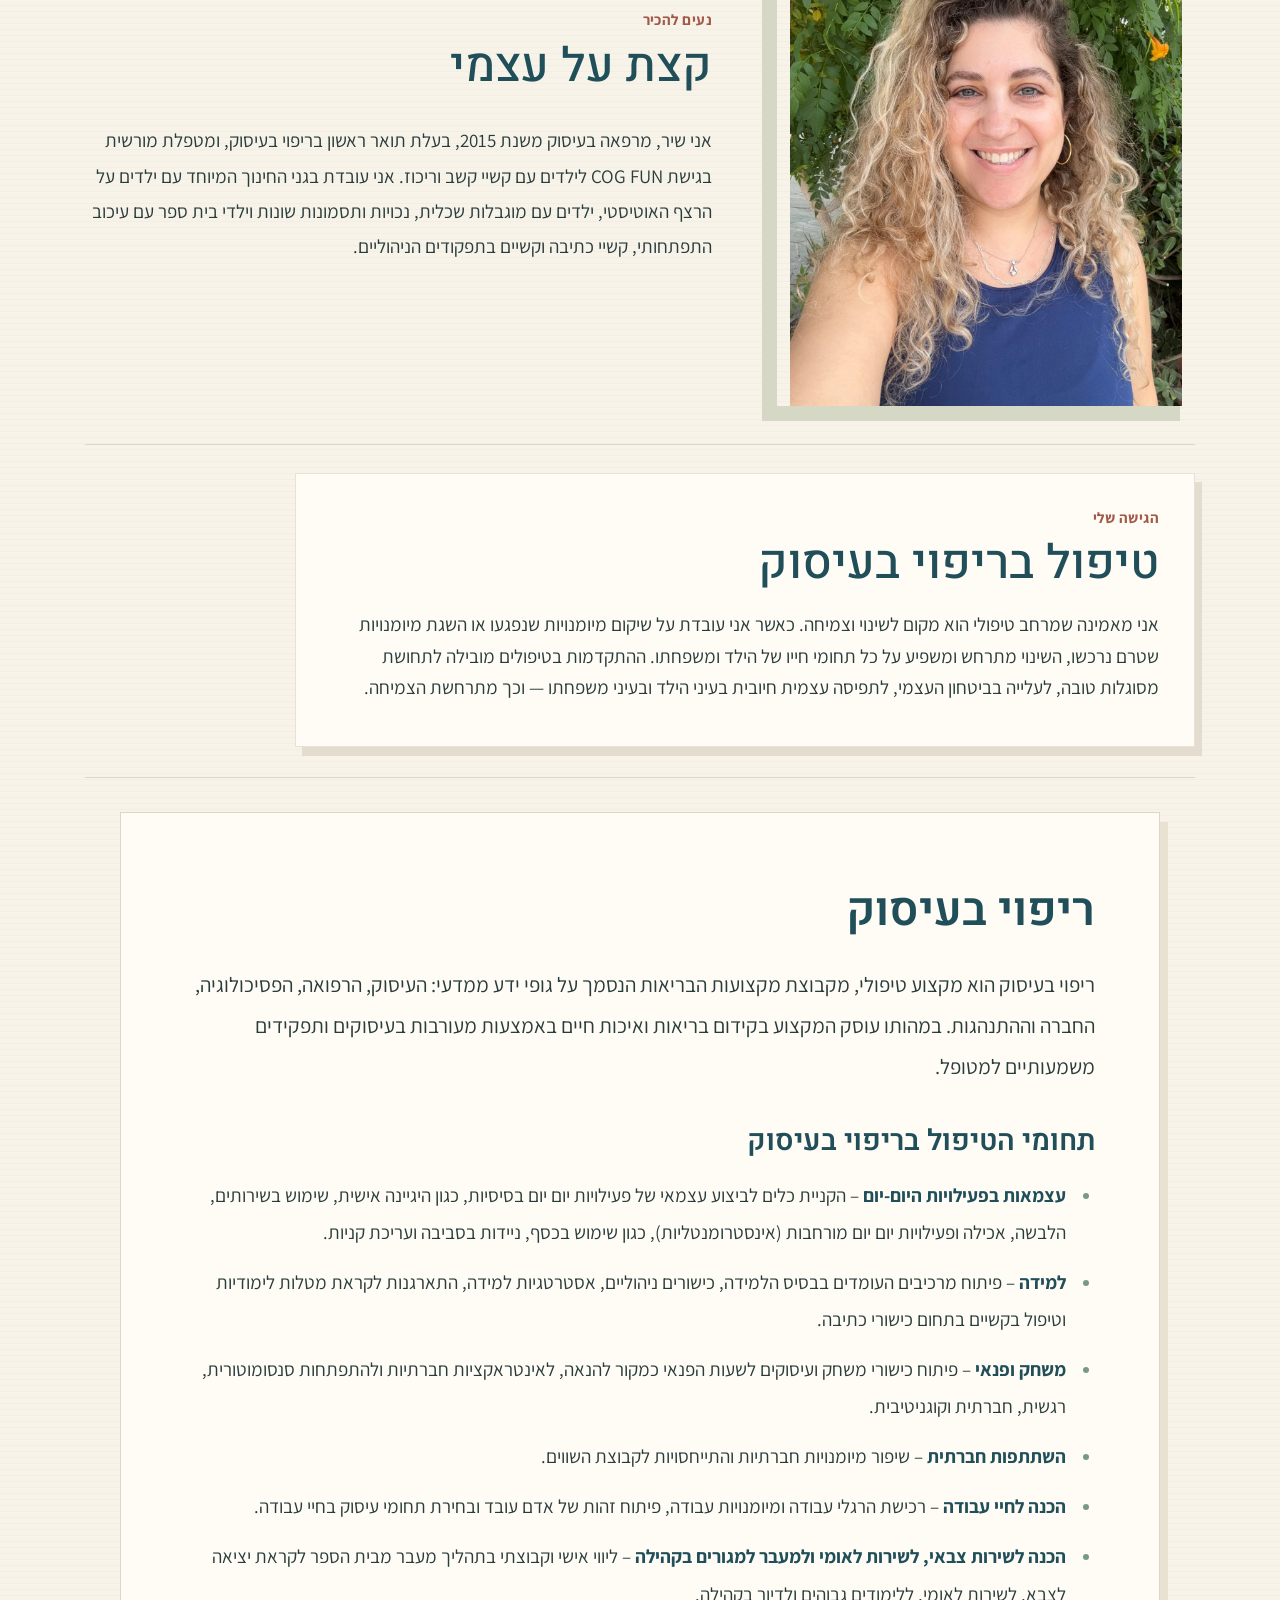
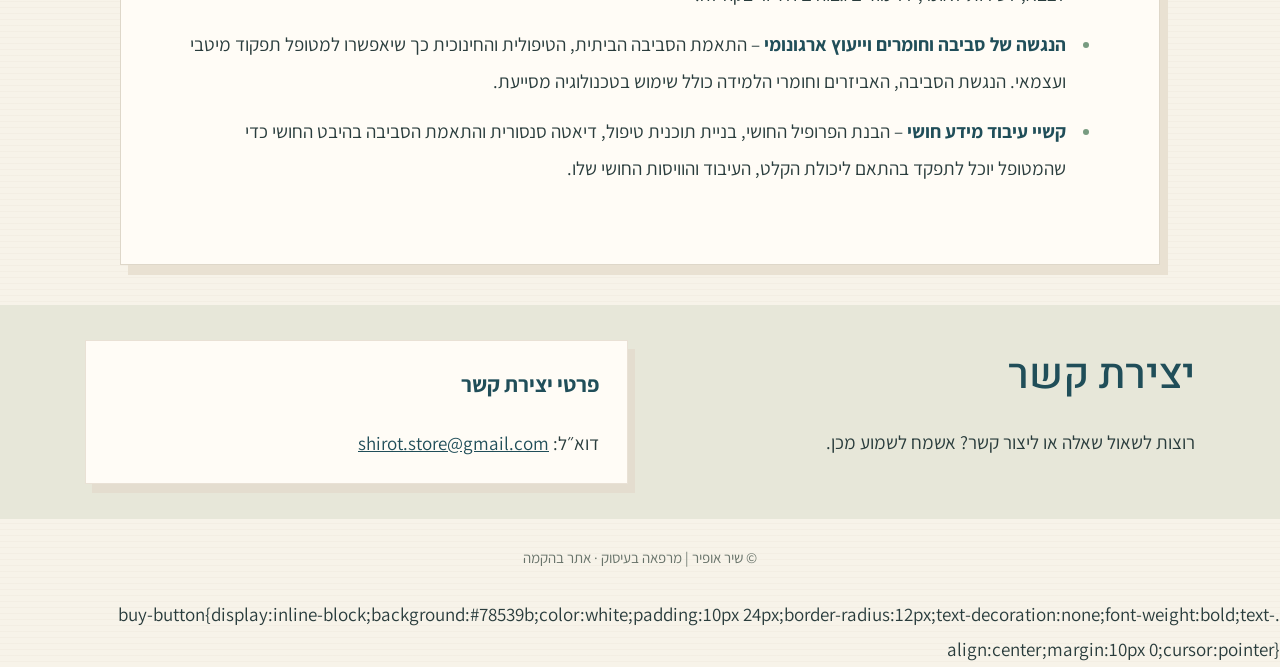
==== commit 16a8f14f: "NEW" ====
--- a/index.html
+++ b/index.html
@@ -23,7 +23,7 @@
 style="text-align:center; background:#f7f3e9; padding:30px 20px; border-radius:18px; margin:25px auto; max-width:850px;">
   <h2>🎁 מתנה עבורכם!</h2>
   <p>קובץ דפי עבודה לתרגול הבנת הוראות בנושאים מגוונים שילדים אוהבים!</p>
-  <a class="button" href="images/free-gift.pdf" download="free-gift.pdf">להורדה בחינם לחץ כאן ↓</a>
+  <a class="button" href="images/free-gift.pdf" download="free-gift.pdf">להורדה בחינם לחץ כאן ↓</a><hr><h3>✂️ לימוד גזירה בדרך חווייתית ומהנה</h3><p>קובץ פעילות חינמי לתרגול מיומנויות גזירה בדרך משחקית ומהנה.</p><a class="button" href="images/free-cutting.pdf" download="free-cutting.pdf">להורדת קובץ הגזירה בחינם ↓</a>
 </section>
 <section class="section featured-products" id="featured">
 <div class="featured-heading"><div><div class="eyebrow">מתוך החנות הדיגיטלית</div><h2>החומרים שלי</h2><p>חומרים שיצרתי במהלך השנים לעבודה טיפולית וחינוכית, מתוך מחשבה על משחק, סקרנות והתפתחות.</p></div><a class="button" href="#shop">לכל המוצרים בחנות ←</a></div><div class="featured-grid"><article class="tile">
@@ -49,6 +49,9 @@
 	<a href="https://forms.gle/zDMfMYQcKBKS87Uf6" target="_blank" rel="noopener noreferrer"><img alt="תמונת מוצר 12" loading="lazy" src="images/product-12.png"/></a></div><h3>גרפומוטוריקה- ציור צורות</h3><p class="product-price">65 ש"ח</p><a href="https://forms.gle/zDMfMYQcKBKS87Uf6" target="_blank" rel="noopener noreferrer" class="buy-button">לרכישה ←</a><p class="product-description">קובץ פעילות צבעוני ומזמין ללמידת צורות ותרגול גרפו-מוטורי. ציור צורות וקווי יסוד מהווים בסיס לפיתוח מיומנויות גרפומוטוריות ולהכנה לכתיבה. הילדים מוזמנים לצאת למסע בין עולמות מאוירים ומלאי דמיון, לעבור על הקווים המקווקווים ולהשלים את הצורות. הקובץ מכיל 25 תמונות מגוונות ללמידה..</p></article><article class="tile"><div class="tile-art">
 	<a href="https://forms.gle/zDMfMYQcKBKS87Uf6" target="_blank" rel="noopener noreferrer"><img alt="תמונת מוצר 13" loading="lazy" src="images/product-13.jpeg"/></a></div><h3>התארגנות בשיעור -לוחות חזותיים, מיפוי ופתקי חיזוק</h3><p class="product-price">35 ש"ח</p><a href="https://forms.gle/zDMfMYQcKBKS87Uf6" target="_blank" rel="noopener noreferrer" class="buy-button">לרכישה ←</a><p class="product-description">פיתוח מיומנויות התארגנות ועצמאות בקרב תלמידי בית הספר היסודי. הערכה כוללת שני לוחות התארגנות חזותיים, לבנים ולבנות, טופס מיפוי כיתתי לזיהוי קשיים בהתארגנות עבור המורה ופתקי חיזוק לגזירה ומתן לתלמידים. התמונות החזותיות מסייעות כתמיכה בהכנת הציוד הנדרש בתחילת השיעור, שמירה על שולחן וסביבת עבודה מסודרים., התארגנות בסיום השיעור והחזרת הציוד למקום. פיתוח עצמאות, אחריות ובקרה עצמית תוך הטמעת הרגלי סדר בזמן השיעור..</p></article><article class="tile"><div class="tile-art">
 	<a href="https://forms.gle/zDMfMYQcKBKS87Uf6" target="_blank" rel="noopener noreferrer"><img alt="תמונת מוצר 14" loading="lazy" src="images/product-14.png"/></a></div><h3>תרחישי משחק סימבולי- משחק בבובה</h3><p class="product-price">35 ש"ח</p><a href="https://forms.gle/zDMfMYQcKBKS87Uf6" target="_blank" rel="noopener noreferrer" class="buy-button">לרכישה ←</a><p class="product-description">רצפי פעולות – משחק סימבולי עם בובה קובץ זה נועד לתמוך בפיתוח מיומנויות משחק סימבולי באמצעות התנסות בתרחישים מחיי היומיום. הקובץ כולל 9 תרחישים שונים מעולמה של הבובה, כגון רחצה, הכנת אוכל, טיפול בבובה, התארגנות ויציאה לקניות. כל תרחיש מוצג באמצעות רצף חזותי ברור ומדורג. הרצפים מסייעים לילדים להבין את סדר הפעולות, לתכנן את מהלך המשחק, להרחיב את מגוון רעיונות המשחק ולפתח יכולת משחק עצמאית, מאורגנת ומגוונת. מתאים לשימוש בטיפול פרטני, בקבוצה ובמסגרת החינוכית..</p></article><article class="tile"><div class="tile-art">
-	<!--img alt="תמונת מוצר 15" loading="lazy" src="images/product-15.webp"/></div><h3>דפי עבודה בנושא מילוי הוראות</h3><p class="product-price">25 ש"ח</p><p class="product-description">קובץ של דפי עבודה בנושא הבנת הוראות, התרגול נעשה בהקשר של נושאים שונים מעולם הילדים, כמו לונה פארק, גן שעשועים, כדורגל ועוד. לתרגול בצורה חוויתית ומהנה, לכיתות היסודי הנמוכות. .</p></article><article class="tile"><div class="tile-art"-->
-	<img alt="תמונת מוצר 16" loading="lazy" src="images/product-16.webp"/></div><h3>שם הקובץ 16</h3><p class="product-price">מחיר: יעודכן בהמשך</p><p class="product-description">כאן יופיע תיאור קצר של הקובץ, למי הוא מתאים ומה הוא כולל.</p></article><article class="tile"><div class="tile-art"><img alt="תמונת מוצר 17" loading="lazy" src="images/product-17.webp"/></div><h3>שם הקובץ 17</h3><p class="product-price">מחיר: יעודכן בהמשך</p><p class="product-description">כאן יופיע תיאור קצר של הקובץ, למי הוא מתאים ומה הוא כולל.</p></article><article class="tile"><div class="tile-art"><img alt="תמונת מוצר 18" loading="lazy" src="images/product-18.webp"/></div><h3>שם הקובץ 18</h3><p class="product-price">מחיר: יעודכן בהמשך</p><p class="product-description">כאן יופיע תיאור קצר של הקובץ, למי הוא מתאים ומה הוא כולל.</p></article><article class="tile"><div class="tile-art"><img alt="תמונת מוצר 19" loading="lazy" src="images/product-19.webp"/></div><h3>שם הקובץ 19</h3><p class="product-price">מחיר: יעודכן בהמשך</p><p class="product-description">כאן יופיע תיאור קצר של הקובץ, למי הוא מתאים ומה הוא כולל.</p></article><article class="tile"><div class="tile-art"><img alt="תמונת מוצר 20" loading="lazy" src="images/product-20.webp"/></div><h3>שם הקובץ 20</h3><p class="product-price">מחיר: יעודכן בהמשך</p><p class="product-description">כאן יופיע תיאור קצר של הקובץ, למי הוא מתאים ומה הוא כולל.</p></article><article class="tile"><div class="tile-art"><img alt="תמונת מוצר 21" loading="lazy" src="images/product-21.webp"/></div><h3>שם הקובץ 21</h3><p class="product-price">מחיר: יעודכן בהמשך</p><p class="product-description">כאן יופיע תיאור קצר של הקובץ, למי הוא מתאים ומה הוא כולל.</p></article><article class="tile"><div class="tile-art"><img alt="תמונת מוצר 22" loading="lazy" src="images/product-22.webp"/></div><h3>שם הקובץ 22</h3><p class="product-price">מחיר: יעודכן בהמשך</p><p class="product-description">כאן יופיע תיאור קצר של הקובץ, למי הוא מתאים ומה הוא כולל.</p></article><article class="tile"><div class="tile-art"><img alt="תמונת מוצר 23" loading="lazy" src="images/product-23.webp"/></div><h3>שם הקובץ 23</h3><p class="product-price">מחיר: יעודכן בהמשך</p><p class="product-description">כאן יופיע תיאור קצר של הקובץ, למי הוא מתאים ומה הוא כולל.</p></article><article class="tile"><div class="tile-art"><img alt="תמונת מוצר 24" loading="lazy" src="images/product-24.webp"/></div><h3>שם הקובץ 24</h3><p class="product-price">מחיר: יעודכן בהמשך</p><p class="product-description">כאן יופיע תיאור קצר של הקובץ, למי הוא מתאים ומה הוא כולל.</p></article><article class="tile"><div class="tile-art"><img alt="תמונת מוצר 25" loading="lazy" src="images/product-25.webp"/></div><h3>שם הקובץ 25</h3><p class="product-price">מחיר: יעודכן בהמשך</p><p class="product-description">כאן יופיע תיאור קצר של הקובץ, למי הוא מתאים ומה הוא כולל.</p></article><article class="tile"><div class="tile-art"><img alt="תמונת מוצר 26" loading="lazy" src="images/product-26.webp"/></div><h3>שם הקובץ 26</h3><p class="product-price">מחיר: יעודכן בהמשך</p><p class="product-description">כאן יופיע תיאור קצר של הקובץ, למי הוא מתאים ומה הוא כולל.</p></article><article class="tile"><div class="tile-art"><img alt="תמונת מוצר 27" loading="lazy" src="images/product-27.webp"/></div><h3>שם הקובץ 27</h3><p class="product-price">מחיר: יעודכן בהמשך</p><p class="product-description">כאן יופיע תיאור קצר של הקובץ, למי הוא מתאים ומה הוא כולל.</p></article><article class="tile"><div class="tile-art"><img alt="תמונת מוצר 28" loading="lazy" src="images/product-28.webp"/></div><h3>שם הקובץ 28</h3><p class="product-price">מחיר: יעודכן בהמשך</p><p class="product-description">כאן יופיע תיאור קצר של הקובץ, למי הוא מתאים ומה הוא כולל.</p></article><article class="tile"><div class="tile-art"><img alt="תמונת מוצר 29" loading="lazy" src="images/product-29.webp"/></div><h3>שם הקובץ 29</h3><p class="product-price">מחיר: יעודכן בהמשך</p><p class="product-description">כאן יופיע תיאור קצר של הקובץ, למי הוא מתאים ומה הוא כולל.</p></article><article class="tile"><div class="tile-art"><img alt="תמונת מוצר 30" loading="lazy" src="images/product-30.webp"/></div><h3>שם הקובץ 30</h3><p class="product-price">מחיר: יעודכן בהמשך</p><p class="product-description">כאן יופיע תיאור קצר של הקובץ, למי הוא מתאים ומה הוא כולל.</p></article></div><div class="shopnote"><strong>זכויות יוצרים ותנאי שימוש</strong><p>© כל הזכויות שמורות לשיר אופיר- מרפאה בעיסוק. קובץ זה מיועד לשימוש אישי בלבד. אין להעתיק, לצלם, לסרוק, לשכפל, לערוך, לשנות, להפיץ, לפרסם או להעביר את הקובץ, כולו או חלקו, לצד שלישי. אין לעשות בקובץ שימוש מסחרי או להפיצו בכל אמצעי, דיגיטלי או מודפס. הקבצים הינם קבצי PDF אותם מדפיסים. מומלץ לניילן. הקבצים והחומרים המוצעים באתר מיועדים להעשרה, ללמידה ולתרגול בלבד, ואינם מהווים תחליף לאבחון, לייעוץ או לטיפול מקצועי בריפוי בעיסוק. השימוש בחומרים הינו באחריות הרוכש ובהתאם לצורכי הילד וליכולותיו.</p></div><p style="margin-bottom:60px"><a class="button outline" href="#home">חזרה לעמוד הבית ←</a></p></main><footer class="footer">© שיר אופיר | מרפאה בעיסוק · אתר בהקמה</footer><script src="script.js"></script></body></html>
+	<a href="https://forms.gle/zDMfMYQcKBKS87Uf6" target="_blank" rel="noopener noreferrer"><img alt="תמונת מוצר 15" loading="lazy" src="images/product-15.PNG"/></a></div><h3>הכללים שלנו בקבוצה- דמויות ילדותיות</h3><p class="product-price">25 ש"ח</p><p class="product-description">קובץ צבעוני ומאויר להקניית כללי התנהגות בקבוצה, המיועד לילדי הגן. הקובץ כולל לוח המציג את כללי הקבוצה באופן חזותי וברור, לצד כרטיסיות נפרדות של כל כלל, אותן ניתן לגזור ולהפוך לתמרורים. התמרורים מאפשרים להציג את הכללים, לתרגל אותם עם הילדים ולהשתמש בהם כתזכורת חזותית בזמן הפעילות, בהתאם לצורך העולה בקבוצה. הכללים תומכים בפעילות קבוצתית ומסייעת בפיתוח מיומנויות חברתיות, הקשבה, המתנה לתור, ויסות עצמי ושיתוף פעולה. מתאימה לטיפול פרטני, לעבודה קבוצתית ולשימוש שוטף בגן. .</p></article><article class="tile"><div class="tile-art"-->
+	<a href="https://forms.gle/zDMfMYQcKBKS87Uf6" target="_blank" rel="noopener noreferrer"><img alt="תמונת מוצר 16" loading="lazy" src="images/product-16.png"/></a></div><h3>הכללים שלנו בקבוצה</h3><p class="product-price">25 ש"ח</p><a href="https://forms.gle/zDMfMYQcKBKS87Uf6" target="_blank" rel="noopener noreferrer" class="buy-button">לרכישה ←</a><p class="product-description">כללי קבוצה המוצגים באופן ויזואלי, לעבודה קבוצתית עם ילדים בגן. כל כלל מוצג בלוח הכללים וכן בקובץ נפרד.  את הכללים ניתן לגזור ולהכין מהם תמרוריםוכך להשתמש לפי הצורך העולה בקבוצה. .</p></article>
+	<a href="https://forms.gle/zDMfMYQcKBKS87Uf6" target="_blank" rel="noopener noreferrer"><img alt="תמונת מוצר 17" loading="lazy" src="images/product-17.webp"/></a></div><h3>שם הקובץ 17</h3><p class="product-price">מחיר: יעודכן בהמשך</p><p class="product-description">כאן יופיע תיאור קצר של הקובץ, למי הוא מתאים ומה הוא כולל.</p></article><article class="tile"><div class="tile-art">
+	<!--img alt="תמונת מוצר 18" loading="lazy" src="images/product-18.webp"/></div><h3>שם הקובץ 18</h3><p class="product-price">מחיר: יעודכן בהמשך</p><p class="product-description">כאן יופיע תיאור קצר של הקובץ, למי הוא מתאים ומה הוא כולל.</p></article><article class="tile"><div class="tile-art"><img alt="תמונת מוצר 19" loading="lazy" src="images/product-19.webp"/></div><h3>שם הקובץ 19</h3><p class="product-price">מחיר: יעודכן בהמשך</p><p class="product-description">כאן יופיע תיאור קצר של הקובץ, למי הוא מתאים ומה הוא כולל.</p></article><article class="tile"><div class="tile-art"><img alt="תמונת מוצר 20" loading="lazy" src="images/product-20.webp"/></div><h3>שם הקובץ 20</h3><p class="product-price">מחיר: יעודכן בהמשך</p><p class="product-description">כאן יופיע תיאור קצר של הקובץ, למי הוא מתאים ומה הוא כולל.</p></article><article class="tile"><div class="tile-art"><img alt="תמונת מוצר 21" loading="lazy" src="images/product-21.webp"/></div><h3>שם הקובץ 21</h3><p class="product-price">מחיר: יעודכן בהמשך</p><p class="product-description">כאן יופיע תיאור קצר של הקובץ, למי הוא מתאים ומה הוא כולל.</p></article><article class="tile"><div class="tile-art"><img alt="תמונת מוצר 22" loading="lazy" src="images/product-22.webp"/></div><h3>שם הקובץ 22</h3><p class="product-price">מחיר: יעודכן בהמשך</p><p class="product-description">כאן יופיע תיאור קצר של הקובץ, למי הוא מתאים ומה הוא כולל.</p></article><article class="tile"><div class="tile-art"><img alt="תמונת מוצר 23" loading="lazy" src="images/product-23.webp"/></div><h3>שם הקובץ 23</h3><p class="product-price">מחיר: יעודכן בהמשך</p><p class="product-description">כאן יופיע תיאור קצר של הקובץ, למי הוא מתאים ומה הוא כולל.</p></article><article class="tile"><div class="tile-art"><img alt="תמונת מוצר 24" loading="lazy" src="images/product-24.webp"/></div><h3>שם הקובץ 24</h3><p class="product-price">מחיר: יעודכן בהמשך</p><p class="product-description">כאן יופיע תיאור קצר של הקובץ, למי הוא מתאים ומה הוא כולל.</p></article><article class="tile"><div class="tile-art"><img alt="תמונת מוצר 25" loading="lazy" src="images/product-25.webp"/></div><h3>שם הקובץ 25</h3><p class="product-price">מחיר: יעודכן בהמשך</p><p class="product-description">כאן יופיע תיאור קצר של הקובץ, למי הוא מתאים ומה הוא כולל.</p></article><article class="tile"><div class="tile-art"><img alt="תמונת מוצר 26" loading="lazy" src="images/product-26.webp"/></div><h3>שם הקובץ 26</h3><p class="product-price">מחיר: יעודכן בהמשך</p><p class="product-description">כאן יופיע תיאור קצר של הקובץ, למי הוא מתאים ומה הוא כולל.</p></article><article class="tile"><div class="tile-art"><img alt="תמונת מוצר 27" loading="lazy" src="images/product-27.webp"/></div><h3>שם הקובץ 27</h3><p class="product-price">מחיר: יעודכן בהמשך</p><p class="product-description">כאן יופיע תיאור קצר של הקובץ, למי הוא מתאים ומה הוא כולל.</p></article><article class="tile"><div class="tile-art"><img alt="תמונת מוצר 28" loading="lazy" src="images/product-28.webp"/></div><h3>שם הקובץ 28</h3><p class="product-price">מחיר: יעודכן בהמשך</p><p class="product-description">כאן יופיע תיאור קצר של הקובץ, למי הוא מתאים ומה הוא כולל.</p></article><article class="tile"><div class="tile-art"><img alt="תמונת מוצר 29" loading="lazy" src="images/product-29.webp"/></div><h3>שם הקובץ 29</h3><p class="product-price">מחיר: יעודכן בהמשך</p><p class="product-description">כאן יופיע תיאור קצר של הקובץ, למי הוא מתאים ומה הוא כולל.</p></article><article class="tile"><div class="tile-art"><img alt="תמונת מוצר 30" loading="lazy" src="images/product-30.webp"/></div><h3>שם הקובץ 30</h3><p class="product-price">מחיר: יעודכן בהמשך</p><p class="product-description">כאן יופיע תיאור קצר של הקובץ, למי הוא מתאים ומה הוא כולל.</p></article></div-->
+	<div class="shopnote"><strong>זכויות יוצרים ותנאי שימוש</strong><p>© כל הזכויות שמורות לשיר אופיר- מרפאה בעיסוק. קובץ זה מיועד לשימוש אישי בלבד. אין להעתיק, לצלם, לסרוק, לשכפל, לערוך, לשנות, להפיץ, לפרסם או להעביר את הקובץ, כולו או חלקו, לצד שלישי. אין לעשות בקובץ שימוש מסחרי או להפיצו בכל אמצעי, דיגיטלי או מודפס. הקבצים הינם קבצי PDF אותם מדפיסים. מומלץ לניילן. הקבצים והחומרים המוצעים באתר מיועדים להעשרה, ללמידה ולתרגול בלבד, ואינם מהווים תחליף לאבחון, לייעוץ או לטיפול מקצועי בריפוי בעיסוק. השימוש בחומרים הינו באחריות הרוכש ובהתאם לצורכי הילד וליכולותיו.</p></div><p style="margin-bottom:60px"><a class="button outline" href="#home">חזרה לעמוד הבית ←</a></p></main><footer class="footer">© שיר אופיר | מרפאה בעיסוק · אתר בהקמה</footer><script src="script.js"></script></body></html>
 	.buy-button{display:inline-block;background:#78539b;color:white;padding:10px 24px;border-radius:12px;text-decoration:none;font-weight:bold;text-align:center;margin:10px 0;cursor:pointer}
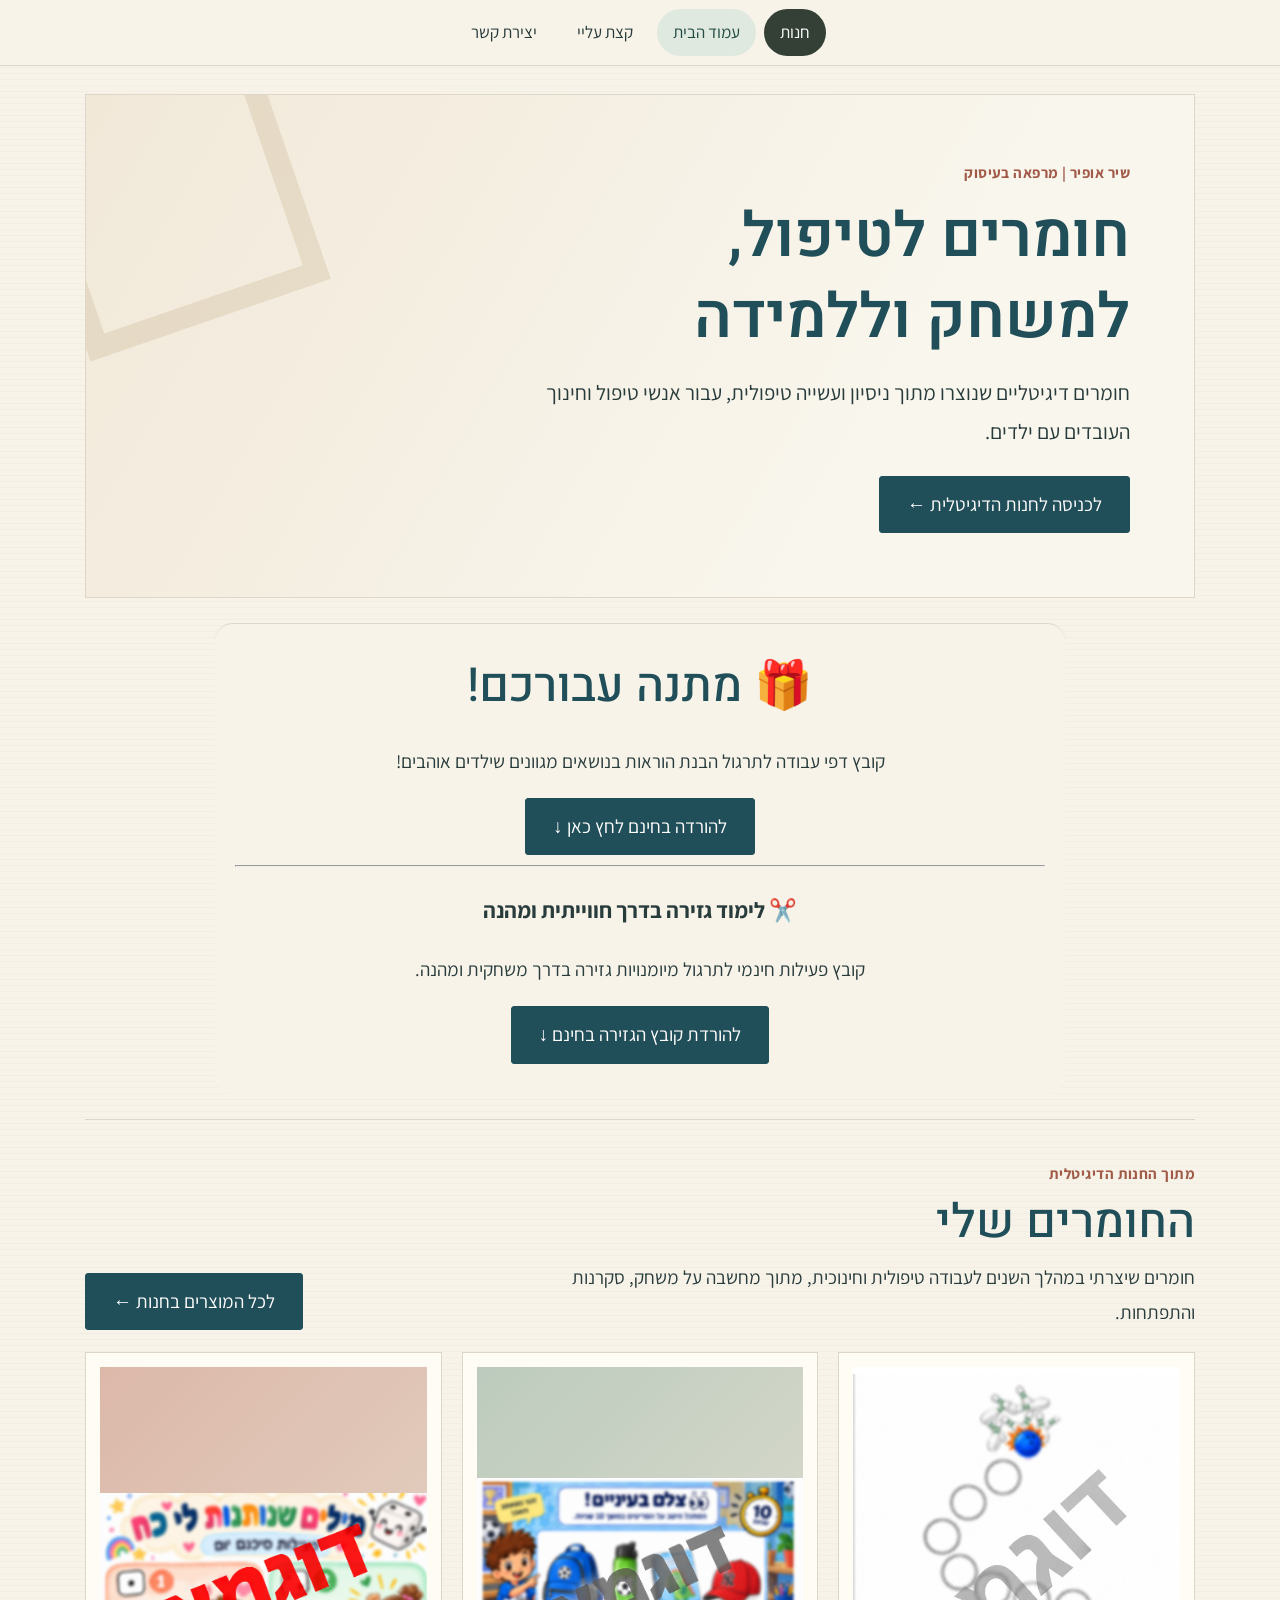
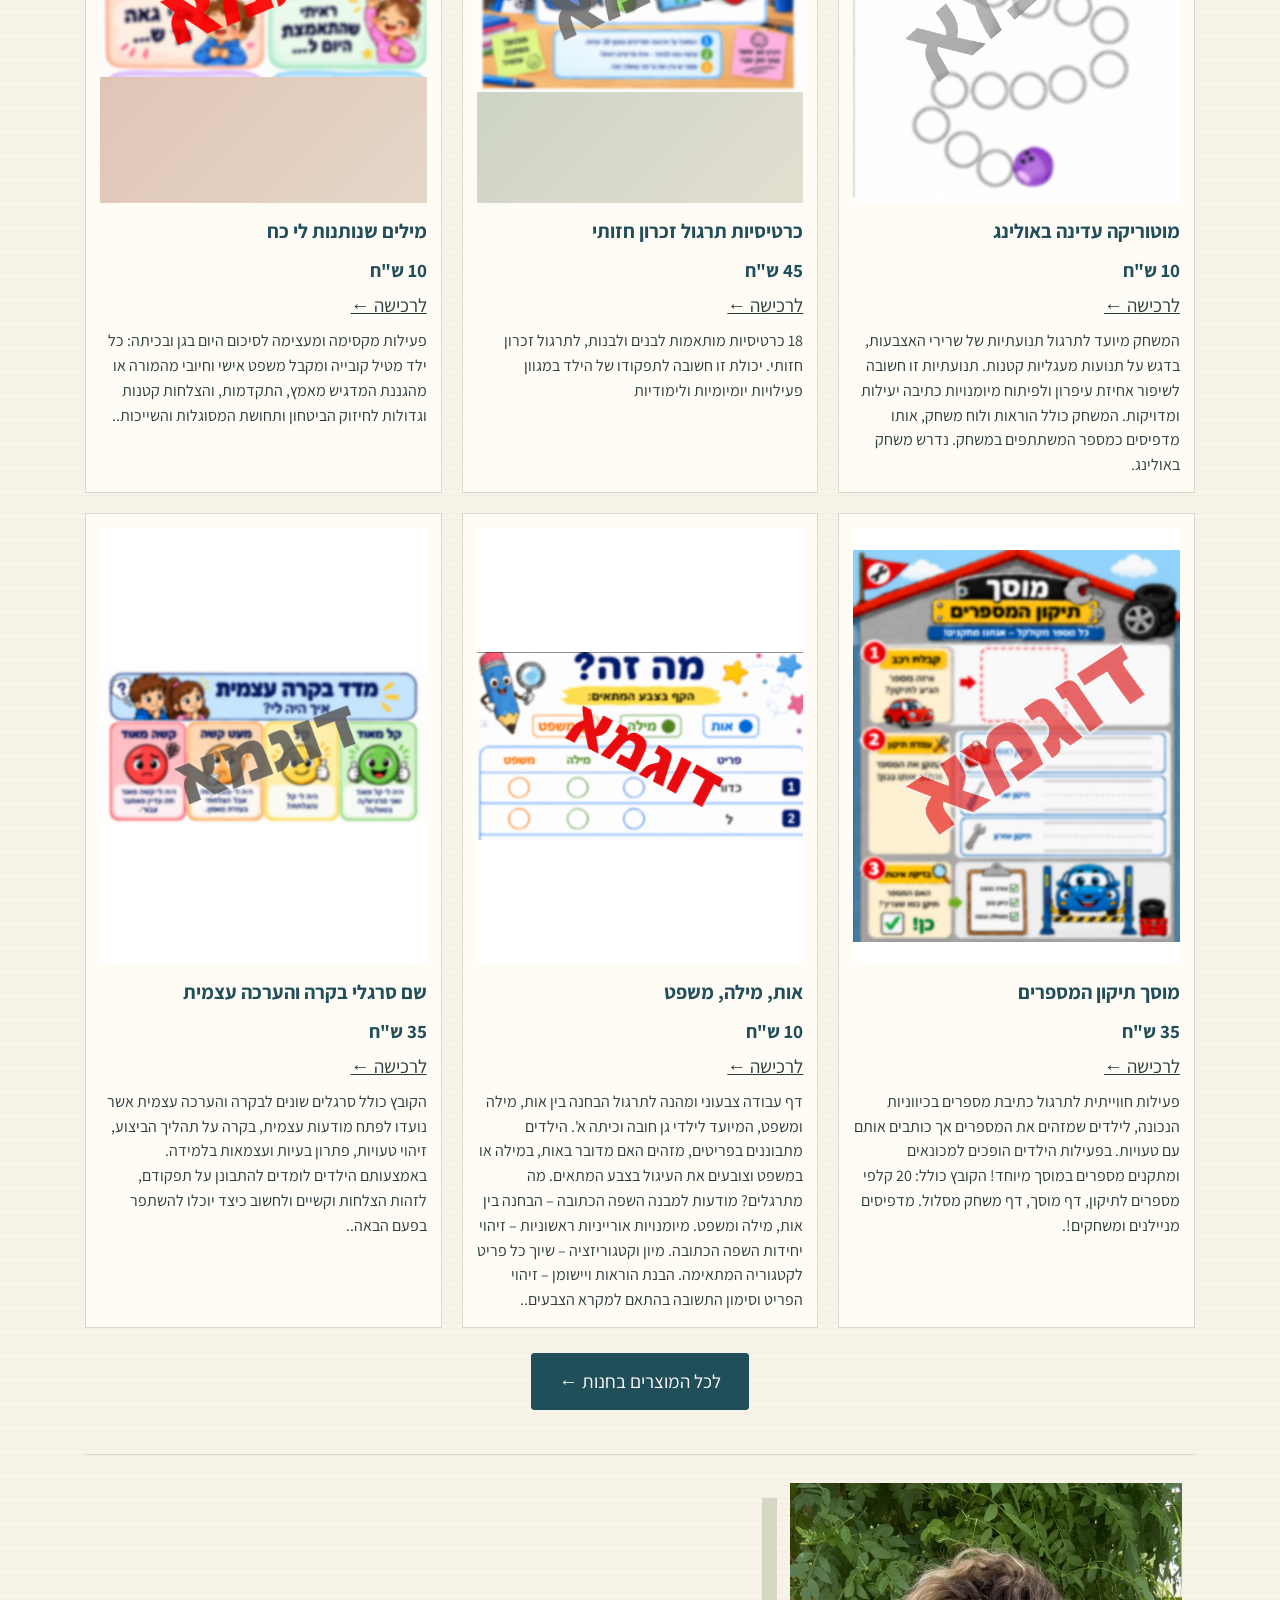
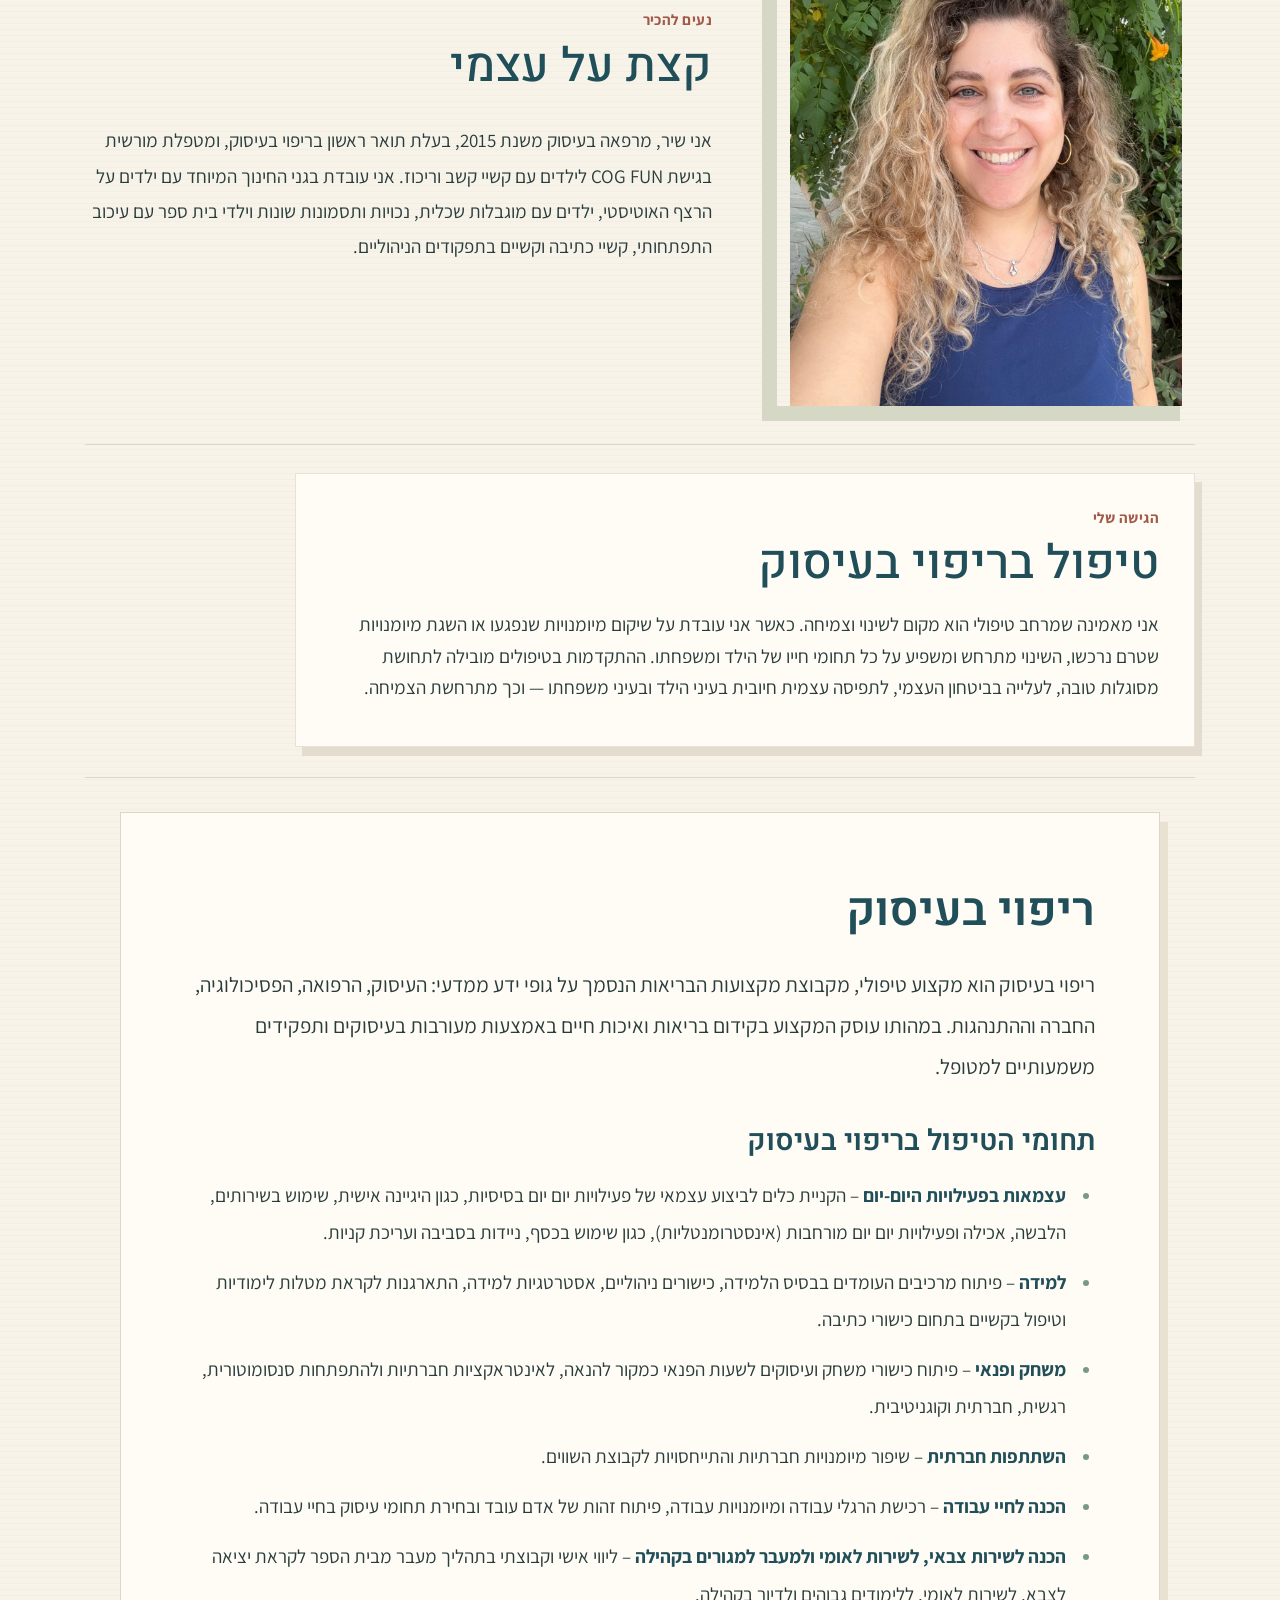
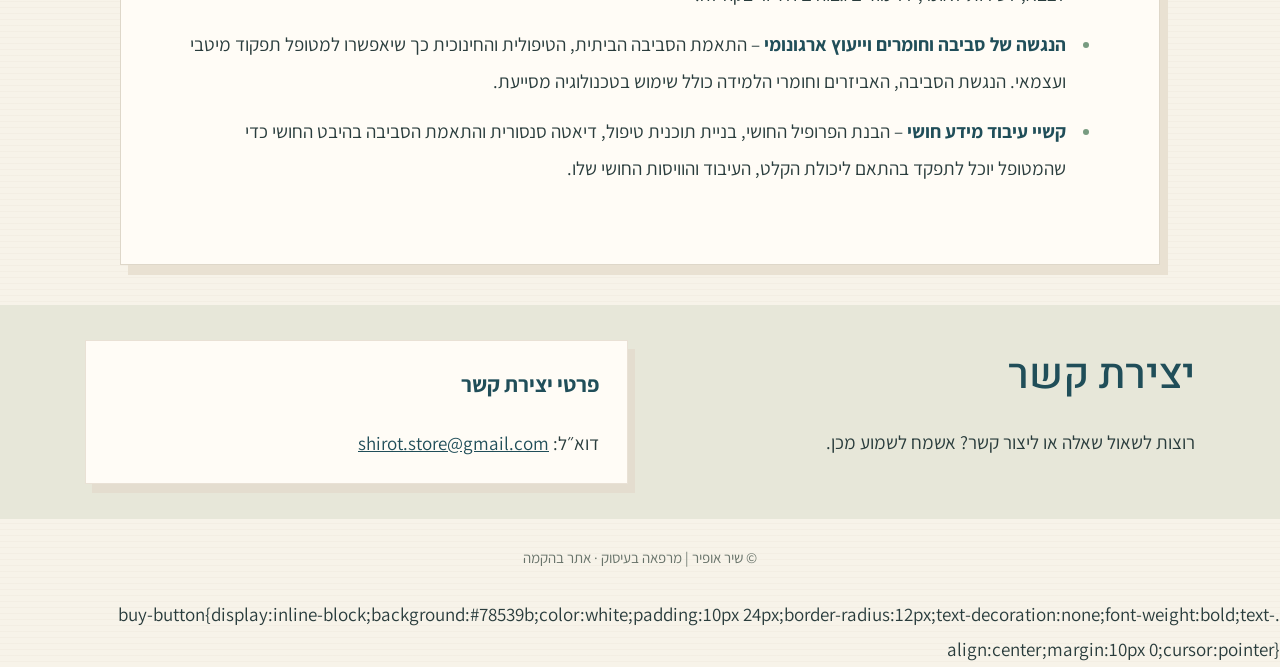
==== commit 50f0ef7d: "NEW" ====
--- a/index.html
+++ b/index.html
@@ -33,7 +33,7 @@
 	<a href="https://forms.gle/zDMfMYQcKBKS87Uf6" target="_blank" rel="noopener noreferrer"><img alt="תמונת מוצר 03" loading="lazy" src="images/product-03.jpeg"/></a></div><h3>מילים שנותנות לי כח</h3><p class="product-price">10 ש"ח</p><a href="https://forms.gle/zDMfMYQcKBKS87Uf6" target="_blank" rel="noopener noreferrer" class="buy-button">לרכישה ←</a><p class="product-description">פעילות מקסימה ומעצימה לסיכום היום בגן ובכיתה: כל ילד מטיל קובייה ומקבל משפט אישי וחיובי מהמורה או מהגננת המדגיש מאמץ, התקדמות, והצלחות קטנות וגדולות לחיזוק הביטחון ותחושת המסוגלות והשייכות..</p></article><article class="tile"><div class="tile-art">
 	<a href="https://forms.gle/zDMfMYQcKBKS87Uf6" target="_blank" rel="noopener noreferrer"><img alt="תמונת מוצר 04" loading="lazy" src="images/product-04.jpeg"/></a></div><h3>מוסך תיקון המספרים</h3><p class="product-price">35 ש"ח</p><a href="https://forms.gle/zDMfMYQcKBKS87Uf6" target="_blank" rel="noopener noreferrer" class="buy-button">לרכישה ←</a><p class="product-description">פעילות חווייתית לתרגול כתיבת מספרים בכיווניות הנכונה, לילדים שמזהים את המספרים אך כותבים אותם עם טעויות. בפעילות הילדים הופכים למכונאים ומתקנים מספרים במוסך מיוחד! הקובץ כולל: 20 קלפי מספרים לתיקון, דף מוסך, דף משחק מסלול. מדפיסים מניילנים ומשחקים!.</p></article><article class="tile"><div class="tile-art">
 	<a href="https://forms.gle/zDMfMYQcKBKS87Uf6" target="_blank" rel="noopener noreferrer"><img alt="תמונת מוצר 05" loading="lazy" src="images/product-05.jpeg"/></a></div><h3>אות, מילה, משפט</h3><p class="product-price">10 ש"ח</p><a href="https://forms.gle/zDMfMYQcKBKS87Uf6" target="_blank" rel="noopener noreferrer" class="buy-button">לרכישה ←</a><p class="product-description">דף עבודה צבעוני ומהנה לתרגול הבחנה בין אות, מילה ומשפט, המיועד לילדי גן חובה וכיתה א'. הילדים מתבוננים בפריטים, מזהים האם מדובר באות, במילה או במשפט וצובעים את העיגול בצבע המתאים. מה מתרגלים? מודעות למבנה השפה הכתובה – הבחנה בין אות, מילה ומשפט. מיומנויות אורייניות ראשוניות – זיהוי יחידות השפה הכתובה. מיון וקטגוריזציה – שיוך כל פריט לקטגוריה המתאימה. הבנת הוראות ויישומן – זיהוי הפריט וסימון התשובה בהתאם למקרא הצבעים..</p></article><article class="tile"><div class="tile-art">
-	<a href="https://forms.gle/zDMfMYQcKBKS87Uf6" target="_blank" rel="noopener noreferrer"><img alt="תמונת מוצר 06" loading="lazy" src="images/product-06.jpeg"/></a></div><h3>שם סרגלי בקרה והערכה עצמית</h3><p class="product-price">35 ש"ח</p><a href="https://forms.gle/zDMfMYQcKBKS87Uf6" target="_blank" rel="noopener noreferrer" class="buy-button">לרכישה ←</a><p class="product-description">הקובץ כולל סרגלים שונים לבקרה והערכה עצמית אשר נועדו לפתח מודעות עצמית, בקרה על תהליך הביצוע, זיהוי טעויות, פתרון בעיות ועצמאות בלמידה. באמצעותם הילדים לומדים להתבונן על תפקודם, לזהות הצלחות וקשיים ולחשוב כיצד יוכלו להשתפר בפעם הבאה..</p></article></div><div class="featured-bottom"><a class="button" href="#shop">לכל 30 המוצרים בחנות ←</a></div></section><section class="section about-secondary" id="about"><div class="two">
+	<a href="https://forms.gle/zDMfMYQcKBKS87Uf6" target="_blank" rel="noopener noreferrer"><img alt="תמונת מוצר 06" loading="lazy" src="images/product-06.jpeg"/></a></div><h3>שם סרגלי בקרה והערכה עצמית</h3><p class="product-price">35 ש"ח</p><a href="https://forms.gle/zDMfMYQcKBKS87Uf6" target="_blank" rel="noopener noreferrer" class="buy-button">לרכישה ←</a><p class="product-description">הקובץ כולל סרגלים שונים לבקרה והערכה עצמית אשר נועדו לפתח מודעות עצמית, בקרה על תהליך הביצוע, זיהוי טעויות, פתרון בעיות ועצמאות בלמידה. באמצעותם הילדים לומדים להתבונן על תפקודם, לזהות הצלחות וקשיים ולחשוב כיצד יוכלו להשתפר בפעם הבאה..</p></article></div><div class="featured-bottom"><a class="button" href="#shop">לכל המוצרים בחנות ←</a></div></section><section class="section about-secondary" id="about"><div class="two">
 	<img alt="תמונה של שיר אופיר על רקע צמחייה" class="portrait" src="images/shir-photo.webp"/><div><div class="eyebrow">נעים להכיר</div><h2>קצת על עצמי</h2><p>אני שיר, מרפאה בעיסוק משנת 2015, בעלת תואר ראשון בריפוי בעיסוק, ומטפלת מורשית בגישת COG FUN לילדים עם קשיי קשב וריכוז. אני עובדת בגני החינוך המיוחד עם ילדים על הרצף האוטיסטי, ילדים עם מוגבלות שכלית, נכויות ותסמונות שונות וילדי בית ספר עם עיכוב התפתחותי, קשיי כתיבה וקשיים בתפקודים הניהוליים.</p></div></div></section><section class="section approach-shop" id="approach-shop"><div class="approach-shop-grid single-column"><div class="approach-column"><div class="therapy"><div class="paper"><div class="eyebrow">הגישה שלי</div><h2>טיפול בריפוי בעיסוק</h2><p>אני מאמינה שמרחב טיפולי הוא מקום לשינוי וצמיחה. כאשר אני עובדת על שיקום מיומנויות שנפגעו או השגת מיומנויות שטרם נרכשו, השינוי מתרחש ומשפיע על כל תחומי חייו של הילד ומשפחתו. ההתקדמות בטיפולים מובילה לתחושת מסוגלות טובה, לעלייה בביטחון העצמי, לתפיסה עצמית חיובית בעיני הילד ובעיני משפחתו — וכך מתרחשת הצמיחה.</p></div><div aria-hidden="true" class="therapy-deco"></div></div></div></div></section><section class="section occupational" id="occupational"><div class="wrap occupation-paper"><h2>ריפוי בעיסוק</h2><p class="occupation-intro">ריפוי בעיסוק הוא מקצוע טיפולי, מקבוצת מקצועות הבריאות הנסמך על גופי ידע ממדעי: העיסוק, הרפואה, הפסיכולוגיה, החברה וההתנהגות. במהותו עוסק המקצוע בקידום בריאות ואיכות חיים באמצעות מעורבות בעיסוקים ותפקידים משמעותיים למטופל.</p><h3>תחומי הטיפול בריפוי בעיסוק</h3><ul class="occupation-list"><li><strong>עצמאות בפעילויות היום-יום</strong> – הקניית כלים לביצוע עצמאי של פעילויות יום יום בסיסיות, כגון היגיינה אישית, שימוש בשירותים, הלבשה, אכילה ופעילויות יום יום מורחבות (אינסטרומנטליות), כגון שימוש בכסף, ניידות בסביבה ועריכת קניות.</li><li><strong>למידה</strong> – פיתוח מרכיבים העומדים בבסיס הלמידה, כישורים ניהוליים, אסטרטגיות למידה, התארגנות לקראת מטלות לימודיות וטיפול בקשיים בתחום כישורי כתיבה.</li><li><strong>משחק ופנאי</strong> – פיתוח כישורי משחק ועיסוקים לשעות הפנאי כמקור להנאה, לאינטראקציות חברתיות ולהתפתחות סנסומוטורית, רגשית, חברתית וקוגניטיבית.</li><li><strong>השתתפות חברתית</strong> – שיפור מיומנויות חברתיות והתייחסויות לקבוצת השווים.</li><li><strong>הכנה לחיי עבודה</strong> – רכישת הרגלי עבודה ומיומנויות עבודה, פיתוח זהות של אדם עובד ובחירת תחומי עיסוק בחיי עבודה.</li><li><strong>הכנה לשירות צבאי, לשירות לאומי ולמעבר למגורים בקהילה</strong> – ליווי אישי וקבוצתי בתהליך מעבר מבית הספר לקראת יציאה לצבא, לשירות לאומי, ללימודים גבוהים ולדיור בקהילה.</li><li><strong>הנגשה של סביבה וחומרים וייעוץ ארגונומי</strong> – התאמת הסביבה הביתית, הטיפולית והחינוכית כך שיאפשרו למטופל תפקוד מיטבי ועצמאי. הנגשת הסביבה, האביזרים וחומרי הלמידה כולל שימוש בטכנולוגיה מסייעת.</li><li><strong>קשיי עיבוד מידע חושי</strong> – הבנת הפרופיל החושי, בניית תוכנית טיפול, דיאטה סנסורית והתאמת הסביבה בהיבט החושי כדי שהמטופל יוכל לתפקד בהתאם ליכולת הקלט, העיבוד והוויסות החושי שלו.</li></ul></div></section></div><section class="contact" id="contact"><div class="wrap contact-grid"><div><h2>יצירת קשר</h2><p>רוצות לשאול שאלה או ליצור קשר? אשמח לשמוע מכן.</p></div><div><div class="paper"><h3 style="margin-top:0;color:var(--ink)">פרטי יצירת קשר</h3><p>דוא״ל: <a dir="ltr" href="mailto:shirot.store@gmail.com" style="color:var(--ink);text-decoration:underline;overflow-wrap:anywhere">shirot.store@gmail.com</a></p></div></div></div></section></main><main hidden="" id="shop-page"><section class="shophead"><h1>החנות הדיגיטלית</h1><p>חומרים שיצרתי במהלך השנים לעבודה טיפולית וחינוכית, מתוך מחשבה על משחק, סקרנות והתפתחות.</p></section><div class="coming"><article class="tile"><div class="tile-art">
 	<a href="https://forms.gle/zDMfMYQcKBKS87Uf6" target="_blank" rel="noopener noreferrer"><img alt="תמונת מוצר 01" loading="lazy" src="images/product-01.jpeg"/></a></div><h3>מוטוריקה עדינה באולינג</h3><p class="product-price">10 ש"ח</p><a href="https://forms.gle/zDMfMYQcKBKS87Uf6" target="_blank" rel="noopener noreferrer" class="buy-button">לרכישה ←</a><p class="product-description">המשחק מיועד לתרגול תנועתיות של שרירי האצבעות, בדגש על תנועות מעגליות קטנות. תנועתיות זו חשובה לשיפור אחיזת עיפרון ולפיתוח מיומנויות כתיבה יעילות ומדויקות. המשחק כולל הוראות ולוח משחק, אותו מדפיסים כמספר המשתתפים במשחק. נדרש משחק באולינג.</p></article><article class="tile"><div class="tile-art">
 	<a href="https://forms.gle/zDMfMYQcKBKS87Uf6" target="_blank" rel="noopener noreferrer"><img alt="תמונת מוצר 02" loading="lazy" src="images/product-02.jpeg"/></a></div><h3>כרטיסיות תרגול זכרון חזותי</h3><p class="product-price">45 ש"ח</p><a href="https://forms.gle/zDMfMYQcKBKS87Uf6" target="_blank" rel="noopener noreferrer" class="buy-button">לרכישה ←</a><p class="product-description">18 כרטיסיות מותאמות לבנים ולבנות, לתרגול זכרון חזותי. יכולת זו חשובה לתפקודו של הילד במגוון פעילויות יומיומיות ולימודיות.</p></article><article class="tile"><div class="tile-art">
@@ -50,7 +50,7 @@
 	<a href="https://forms.gle/zDMfMYQcKBKS87Uf6" target="_blank" rel="noopener noreferrer"><img alt="תמונת מוצר 13" loading="lazy" src="images/product-13.jpeg"/></a></div><h3>התארגנות בשיעור -לוחות חזותיים, מיפוי ופתקי חיזוק</h3><p class="product-price">35 ש"ח</p><a href="https://forms.gle/zDMfMYQcKBKS87Uf6" target="_blank" rel="noopener noreferrer" class="buy-button">לרכישה ←</a><p class="product-description">פיתוח מיומנויות התארגנות ועצמאות בקרב תלמידי בית הספר היסודי. הערכה כוללת שני לוחות התארגנות חזותיים, לבנים ולבנות, טופס מיפוי כיתתי לזיהוי קשיים בהתארגנות עבור המורה ופתקי חיזוק לגזירה ומתן לתלמידים. התמונות החזותיות מסייעות כתמיכה בהכנת הציוד הנדרש בתחילת השיעור, שמירה על שולחן וסביבת עבודה מסודרים., התארגנות בסיום השיעור והחזרת הציוד למקום. פיתוח עצמאות, אחריות ובקרה עצמית תוך הטמעת הרגלי סדר בזמן השיעור..</p></article><article class="tile"><div class="tile-art">
 	<a href="https://forms.gle/zDMfMYQcKBKS87Uf6" target="_blank" rel="noopener noreferrer"><img alt="תמונת מוצר 14" loading="lazy" src="images/product-14.png"/></a></div><h3>תרחישי משחק סימבולי- משחק בבובה</h3><p class="product-price">35 ש"ח</p><a href="https://forms.gle/zDMfMYQcKBKS87Uf6" target="_blank" rel="noopener noreferrer" class="buy-button">לרכישה ←</a><p class="product-description">רצפי פעולות – משחק סימבולי עם בובה קובץ זה נועד לתמוך בפיתוח מיומנויות משחק סימבולי באמצעות התנסות בתרחישים מחיי היומיום. הקובץ כולל 9 תרחישים שונים מעולמה של הבובה, כגון רחצה, הכנת אוכל, טיפול בבובה, התארגנות ויציאה לקניות. כל תרחיש מוצג באמצעות רצף חזותי ברור ומדורג. הרצפים מסייעים לילדים להבין את סדר הפעולות, לתכנן את מהלך המשחק, להרחיב את מגוון רעיונות המשחק ולפתח יכולת משחק עצמאית, מאורגנת ומגוונת. מתאים לשימוש בטיפול פרטני, בקבוצה ובמסגרת החינוכית..</p></article><article class="tile"><div class="tile-art">
 	<a href="https://forms.gle/zDMfMYQcKBKS87Uf6" target="_blank" rel="noopener noreferrer"><img alt="תמונת מוצר 15" loading="lazy" src="images/product-15.PNG"/></a></div><h3>הכללים שלנו בקבוצה- דמויות ילדותיות</h3><p class="product-price">25 ש"ח</p><p class="product-description">קובץ צבעוני ומאויר להקניית כללי התנהגות בקבוצה, המיועד לילדי הגן. הקובץ כולל לוח המציג את כללי הקבוצה באופן חזותי וברור, לצד כרטיסיות נפרדות של כל כלל, אותן ניתן לגזור ולהפוך לתמרורים. התמרורים מאפשרים להציג את הכללים, לתרגל אותם עם הילדים ולהשתמש בהם כתזכורת חזותית בזמן הפעילות, בהתאם לצורך העולה בקבוצה. הכללים תומכים בפעילות קבוצתית ומסייעת בפיתוח מיומנויות חברתיות, הקשבה, המתנה לתור, ויסות עצמי ושיתוף פעולה. מתאימה לטיפול פרטני, לעבודה קבוצתית ולשימוש שוטף בגן. .</p></article><article class="tile"><div class="tile-art"-->
-	<a href="https://forms.gle/zDMfMYQcKBKS87Uf6" target="_blank" rel="noopener noreferrer"><img alt="תמונת מוצר 16" loading="lazy" src="images/product-16.png"/></a></div><h3>הכללים שלנו בקבוצה</h3><p class="product-price">25 ש"ח</p><a href="https://forms.gle/zDMfMYQcKBKS87Uf6" target="_blank" rel="noopener noreferrer" class="buy-button">לרכישה ←</a><p class="product-description">כללי קבוצה המוצגים באופן ויזואלי, לעבודה קבוצתית עם ילדים בגן. כל כלל מוצג בלוח הכללים וכן בקובץ נפרד.  את הכללים ניתן לגזור ולהכין מהם תמרוריםוכך להשתמש לפי הצורך העולה בקבוצה. .</p></article>
+	<a href="https://forms.gle/zDMfMYQcKBKS87Uf6" target="_blank" rel="noopener noreferrer"><img alt="תמונת מוצר 16" loading="lazy" src="images/product-16.png"/></a></div><h3>-דמויות בוגרות הכללים שלנו בקבוצה</h3><p class="product-price">25 ש"ח</p><a href="https://forms.gle/zDMfMYQcKBKS87Uf6" target="_blank" rel="noopener noreferrer" class="buy-button">לרכישה ←</a><p class="product-description">קובץ צבעוני ומאויר להקניית כללי התנהגות בקבוצה, המיועד לילדי הגן. הקובץ כולל לוח המציג את כללי הקבוצה באופן חזותי וברור, לצד כרטיסיות נפרדות של כל כלל, אותן ניתן לגזור ולהפוך לתמרורים. התמרורים מאפשרים להציג את הכללים, לתרגל אותם עם הילדים ולהשתמש בהם כתזכורת חזותית בזמן הפעילות, בהתאם לצורך העולה בקבוצה. הכללים תומכים בפעילות קבוצתית ומסייעת בפיתוח מיומנויות חברתיות, הקשבה, המתנה לתור, ויסות עצמי ושיתוף פעולה. מתאימה לטיפול פרטני, לעבודה קבוצתית ולשימוש שוטף בגן. .</p></article>
 	<a href="https://forms.gle/zDMfMYQcKBKS87Uf6" target="_blank" rel="noopener noreferrer"><img alt="תמונת מוצר 17" loading="lazy" src="images/product-17.webp"/></a></div><h3>שם הקובץ 17</h3><p class="product-price">מחיר: יעודכן בהמשך</p><p class="product-description">כאן יופיע תיאור קצר של הקובץ, למי הוא מתאים ומה הוא כולל.</p></article><article class="tile"><div class="tile-art">
 	<!--img alt="תמונת מוצר 18" loading="lazy" src="images/product-18.webp"/></div><h3>שם הקובץ 18</h3><p class="product-price">מחיר: יעודכן בהמשך</p><p class="product-description">כאן יופיע תיאור קצר של הקובץ, למי הוא מתאים ומה הוא כולל.</p></article><article class="tile"><div class="tile-art"><img alt="תמונת מוצר 19" loading="lazy" src="images/product-19.webp"/></div><h3>שם הקובץ 19</h3><p class="product-price">מחיר: יעודכן בהמשך</p><p class="product-description">כאן יופיע תיאור קצר של הקובץ, למי הוא מתאים ומה הוא כולל.</p></article><article class="tile"><div class="tile-art"><img alt="תמונת מוצר 20" loading="lazy" src="images/product-20.webp"/></div><h3>שם הקובץ 20</h3><p class="product-price">מחיר: יעודכן בהמשך</p><p class="product-description">כאן יופיע תיאור קצר של הקובץ, למי הוא מתאים ומה הוא כולל.</p></article><article class="tile"><div class="tile-art"><img alt="תמונת מוצר 21" loading="lazy" src="images/product-21.webp"/></div><h3>שם הקובץ 21</h3><p class="product-price">מחיר: יעודכן בהמשך</p><p class="product-description">כאן יופיע תיאור קצר של הקובץ, למי הוא מתאים ומה הוא כולל.</p></article><article class="tile"><div class="tile-art"><img alt="תמונת מוצר 22" loading="lazy" src="images/product-22.webp"/></div><h3>שם הקובץ 22</h3><p class="product-price">מחיר: יעודכן בהמשך</p><p class="product-description">כאן יופיע תיאור קצר של הקובץ, למי הוא מתאים ומה הוא כולל.</p></article><article class="tile"><div class="tile-art"><img alt="תמונת מוצר 23" loading="lazy" src="images/product-23.webp"/></div><h3>שם הקובץ 23</h3><p class="product-price">מחיר: יעודכן בהמשך</p><p class="product-description">כאן יופיע תיאור קצר של הקובץ, למי הוא מתאים ומה הוא כולל.</p></article><article class="tile"><div class="tile-art"><img alt="תמונת מוצר 24" loading="lazy" src="images/product-24.webp"/></div><h3>שם הקובץ 24</h3><p class="product-price">מחיר: יעודכן בהמשך</p><p class="product-description">כאן יופיע תיאור קצר של הקובץ, למי הוא מתאים ומה הוא כולל.</p></article><article class="tile"><div class="tile-art"><img alt="תמונת מוצר 25" loading="lazy" src="images/product-25.webp"/></div><h3>שם הקובץ 25</h3><p class="product-price">מחיר: יעודכן בהמשך</p><p class="product-description">כאן יופיע תיאור קצר של הקובץ, למי הוא מתאים ומה הוא כולל.</p></article><article class="tile"><div class="tile-art"><img alt="תמונת מוצר 26" loading="lazy" src="images/product-26.webp"/></div><h3>שם הקובץ 26</h3><p class="product-price">מחיר: יעודכן בהמשך</p><p class="product-description">כאן יופיע תיאור קצר של הקובץ, למי הוא מתאים ומה הוא כולל.</p></article><article class="tile"><div class="tile-art"><img alt="תמונת מוצר 27" loading="lazy" src="images/product-27.webp"/></div><h3>שם הקובץ 27</h3><p class="product-price">מחיר: יעודכן בהמשך</p><p class="product-description">כאן יופיע תיאור קצר של הקובץ, למי הוא מתאים ומה הוא כולל.</p></article><article class="tile"><div class="tile-art"><img alt="תמונת מוצר 28" loading="lazy" src="images/product-28.webp"/></div><h3>שם הקובץ 28</h3><p class="product-price">מחיר: יעודכן בהמשך</p><p class="product-description">כאן יופיע תיאור קצר של הקובץ, למי הוא מתאים ומה הוא כולל.</p></article><article class="tile"><div class="tile-art"><img alt="תמונת מוצר 29" loading="lazy" src="images/product-29.webp"/></div><h3>שם הקובץ 29</h3><p class="product-price">מחיר: יעודכן בהמשך</p><p class="product-description">כאן יופיע תיאור קצר של הקובץ, למי הוא מתאים ומה הוא כולל.</p></article><article class="tile"><div class="tile-art"><img alt="תמונת מוצר 30" loading="lazy" src="images/product-30.webp"/></div><h3>שם הקובץ 30</h3><p class="product-price">מחיר: יעודכן בהמשך</p><p class="product-description">כאן יופיע תיאור קצר של הקובץ, למי הוא מתאים ומה הוא כולל.</p></article></div-->
 	<div class="shopnote"><strong>זכויות יוצרים ותנאי שימוש</strong><p>© כל הזכויות שמורות לשיר אופיר- מרפאה בעיסוק. קובץ זה מיועד לשימוש אישי בלבד. אין להעתיק, לצלם, לסרוק, לשכפל, לערוך, לשנות, להפיץ, לפרסם או להעביר את הקובץ, כולו או חלקו, לצד שלישי. אין לעשות בקובץ שימוש מסחרי או להפיצו בכל אמצעי, דיגיטלי או מודפס. הקבצים הינם קבצי PDF אותם מדפיסים. מומלץ לניילן. הקבצים והחומרים המוצעים באתר מיועדים להעשרה, ללמידה ולתרגול בלבד, ואינם מהווים תחליף לאבחון, לייעוץ או לטיפול מקצועי בריפוי בעיסוק. השימוש בחומרים הינו באחריות הרוכש ובהתאם לצורכי הילד וליכולותיו.</p></div><p style="margin-bottom:60px"><a class="button outline" href="#home">חזרה לעמוד הבית ←</a></p></main><footer class="footer">© שיר אופיר | מרפאה בעיסוק · אתר בהקמה</footer><script src="script.js"></script></body></html>
